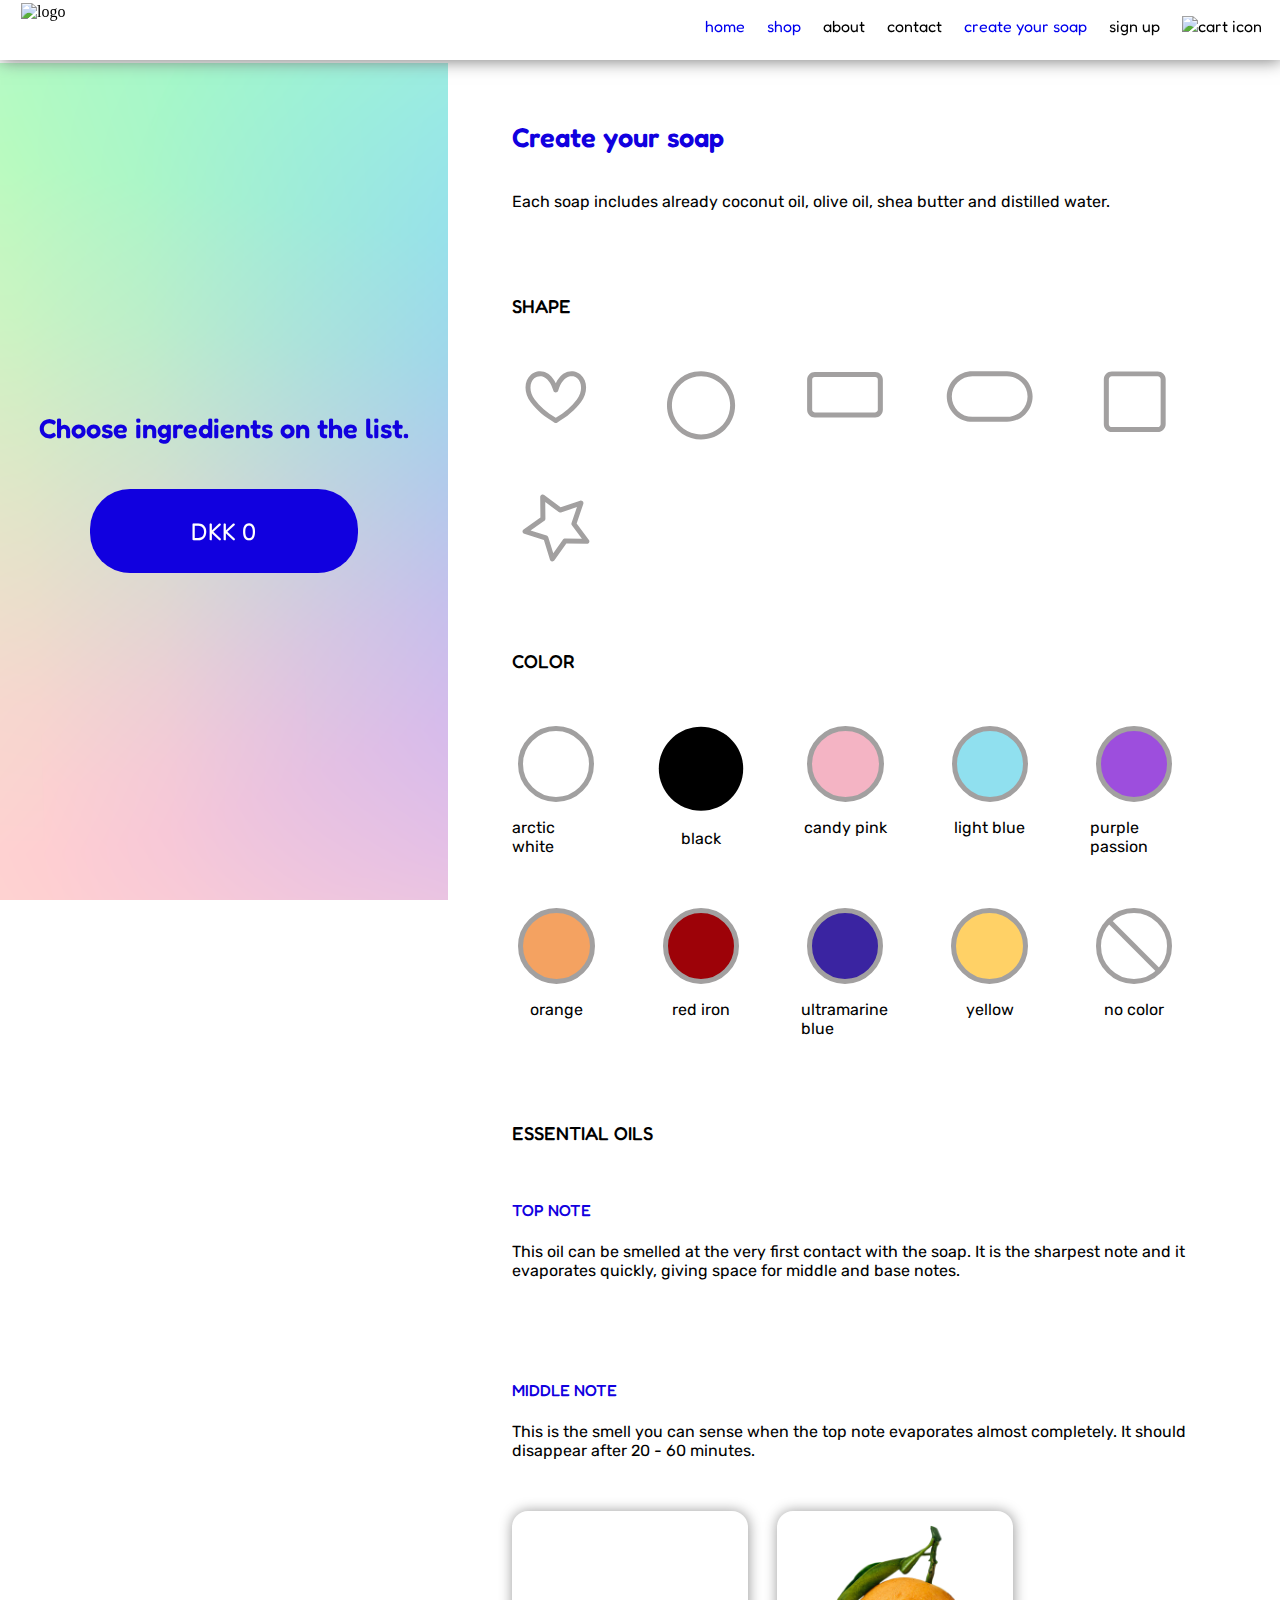
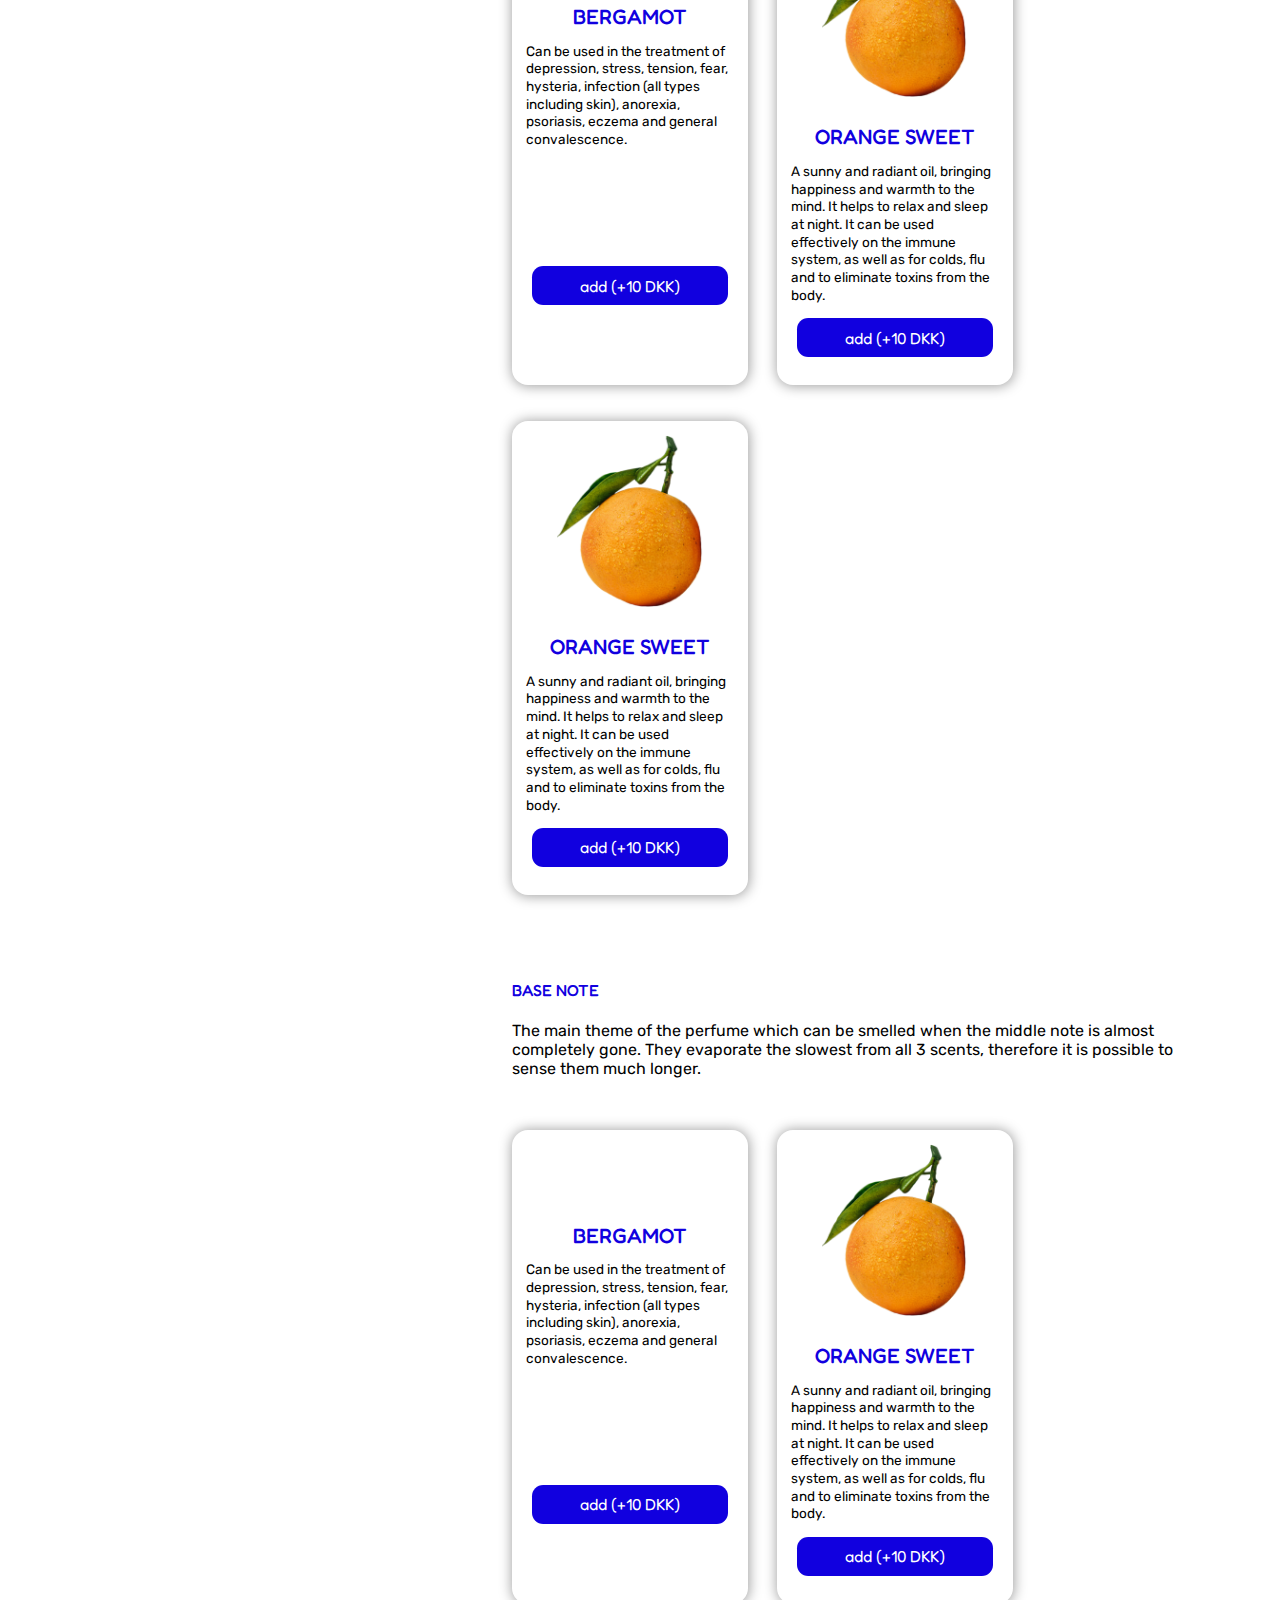
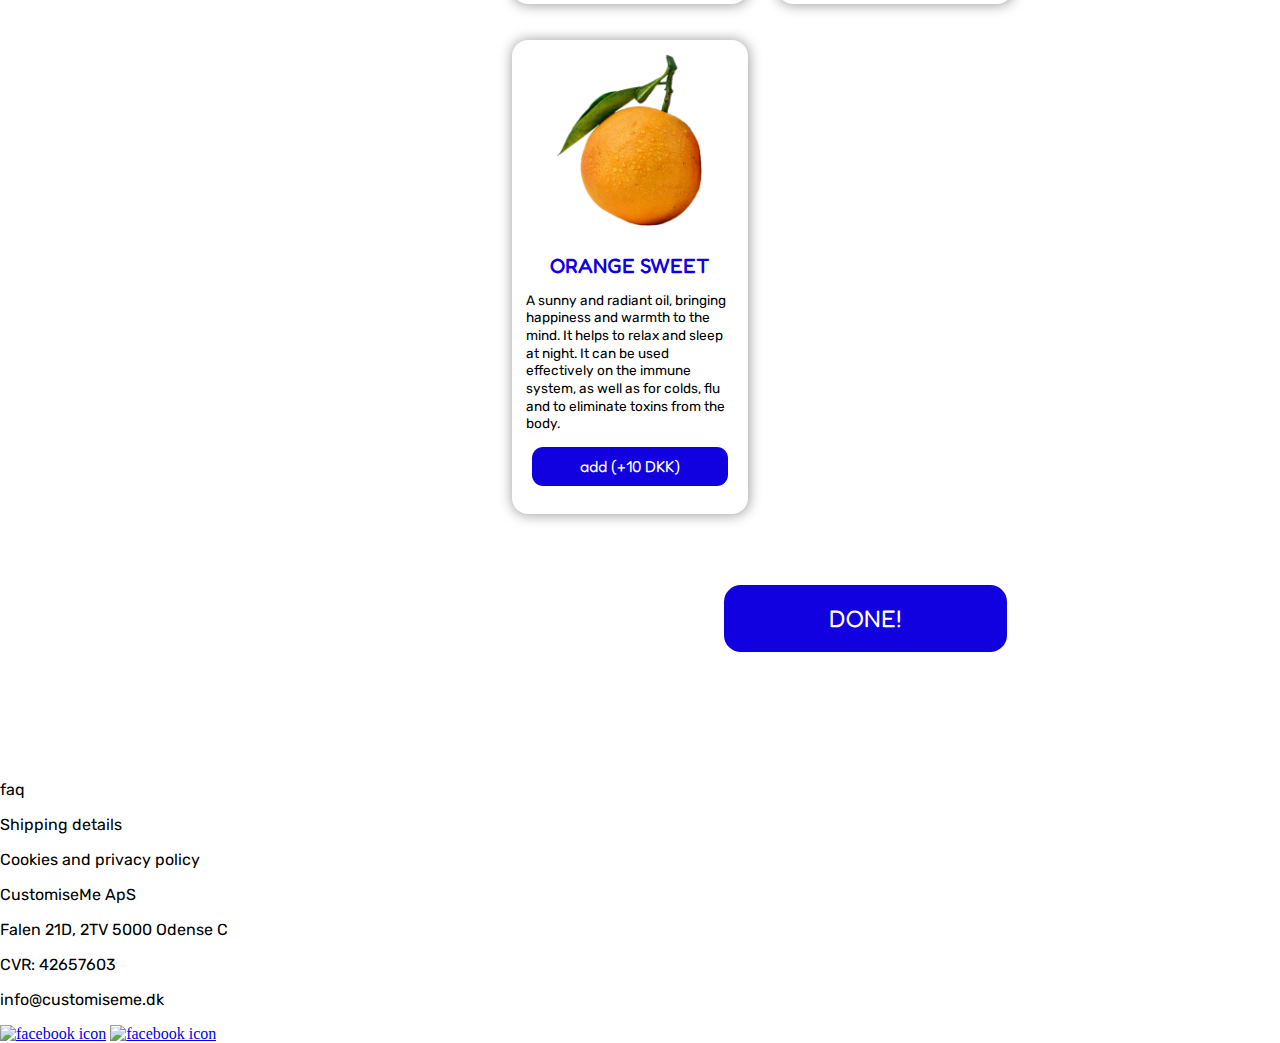
==== customise.html @ b33b9ff1 "added icons; fighting with js" ====
<!DOCTYPE html>
<html lang="en">
  <head>
    <meta charset="UTF-8" />
    <meta http-equiv="X-UA-Compatible" content="IE=edge" />
    <meta name="viewport" content="width=device-width, initial-scale=1.0" />
    <meta name="robots" content="noindex, nofollow" />
    <link href="css/style_general.css" rel="stylesheet" />
    <title>Customise Me</title>
  </head>

  <body>
    <nav>
        <img src="css/assets/logo.svg" id="logo" alt="logo">
        <ul id="navigation_list">
            <li><a href="index.html">home</a></li>
            <li><a href="shop.html">shop</a></li>
            <li>about</li>
            <li>contact</li>
            <li><a href="customise.html">create your soap</a></li>
            <li>sign up</li>
            <li><img src="" alt="cart icon"></li>
        </ul>
    </nav>

    <main>

        <div id="product_grid">

            <!-- container for the image -->

            <div id="grid_left">
                <div id="start_creating">
                    <h2>Choose ingredients on the list.</h2>
                </div>
                <img src="">
                <div id="price_container">
                    <p>DKK 0</p>
                </div>
            </div>

            <!-- container for the list -->

            <div id="grid_right">
                <h2>Create your soap</h2>
                <p>Each soap includes already coconut oil, olive oil, shea butter and distilled water.</p>
                <div id="shapes">
                    <h3>Shape</h3>
                    <div class="vis_container">
                        <div class="color_icon">
                            <img src="css/assets/shapes/heart.svg">
                            <img src="css/assets/shapes/heart_hover.svg" class="hidden">
                        </div>
                        <div class="color_icon">
                            <img src="css/assets/shapes/circle.svg">
                            <img src="css/assets/shapes/circle_hover.svg" class="hidden">
                        </div>
                        <div class="color_icon">
                            <img src="css/assets/shapes/rectangle.svg">
                            <img src="css/assets/shapes/rectangle_hover.svg" class="hidden">
                        </div>
                        <div class="color_icon">
                            <img src="css/assets/shapes/rounded.svg">
                            <img src="css/assets/shapes/rounded_hover.svg" class="hidden">
                        </div>
                        <div class="color_icon">
                            <img src="css/assets/shapes/square.svg">
                            <img src="css/assets/shapes/square_hover.svg" class="hidden">
                        </div>
                        <div class="color_icon">
                            <img src="css/assets/shapes/star.svg">
                            <img src="css/assets/shapes/star_hover.svg" class="hidden">
                        </div>
                    </div>
                </div>

                <div id="colors">
                    <h3>Color</h3>
                    <div class="vis_container">
                        <div class="color_icon">
                            <img src="css/assets/colors/white.svg">
                            <img src="css/assets/colors/white_hover.svg" class="hidden">
                            <p>arctic white</p>
                        </div>
                        <div class="color_icon">
                            <img src="css/assets/colors/black.svg">
                            <img src="css/assets/colors/black_hover.svg" class="hidden">
                            <p>black</p>
                        </div>
                        <div class="color_icon">
                            <img src="css/assets/colors/pink.svg">
                            <img src="css/assets/colors/pink_hover.svg" class="hidden">
                            <p>candy pink</p>
                        </div>
                        <div class="color_icon">
                            <img src="css/assets/colors/light_blue.svg">
                            <img src="css/assets/colors/light_blue_hover.svg" class="hidden">
                            <p>light blue</p>
                        </div>
                        <div class="color_icon">
                            <img src="css/assets/colors/purple.svg">
                            <img src="css/assets/colors/purple_hover.svg" class="hidden">
                            <p>purple passion</p>
                        </div>
                        <div class="color_icon">
                            <img src="css/assets/colors/orange.svg">
                            <img src="css/assets/colors/orange_hover.svg" class="hidden">
                            <p>orange</p>
                        </div>
                        <div class="color_icon">
                            <img src="css/assets/colors/red.svg">
                            <img src="css/assets/colors/red_hover.svg" class="hidden">
                            <p>red iron</p>
                        </div>
                        <div class="color_icon">
                            <img src="css/assets/colors/ultramarine.svg">
                            <img src="css/assets/colors/ultramarine_hover.svg" class="hidden">
                            <p>ultramarine blue</p>
                        </div>
                        <div class="color_icon">
                            <img src="css/assets/colors/yellow.svg">
                            <img src="css/assets/colors/yellow_hover.svg" class="hidden">
                            <p>yellow</p>
                        </div>
                        <div class="color_icon">
                            <img src="css/assets/colors/no_color.svg">
                            <img src="css/assets/colors/no_color_hover.svg" class="hidden">
                            <p>no color</p>
                        </div>
                    </div>
                </div>

                <div id="oil">
                    <h3>Essential oils</h3>

                    <!-- top note -->

                    <div id="top_note">
                        <h4>Top note</h4>
                        <p>This oil can be smelled at the very first contact with the soap. It is the sharpest note and it evaporates quickly, giving space for middle and base notes.</p>

                    <div class="container_oils_top">
                        <!-- <div class="oils_container">
                            <div class="oil_info">
                                <img src="css/assets/orange.png" alt="Image of the ingredient">
                                <h4>Bergamot</h4>
                                <p>Can be used in the treatment of depression, stress, tension, fear, hysteria, infection (all types including skin), anorexia, psoriasis, eczema and general convalescence.</p>
                            </div>
                            <div class="button">
                                <button>add (+10 DKK)</button>
                            </div>
                        </div>
                        <div class="oils_container">
                            <div class="oil_info">
                                <img src="css/assets/orange.png" alt="Image of the ingredient">
                                <h4>Orange sweet</h4>
                                <p>A sunny and radiant oil, bringing happiness and warmth to the mind. It helps to relax and sleep at night. It can be used effectively on the immune system, as well as for colds, flu and to eliminate toxins from the body.</p>
                            </div>
                            <div class="button">
                                <button>add (+10 DKK)</button>
                            </div>
                        </div>
                        <div class="oils_container">
                            <div class="oil_info">
                                <img src="css/assets/orange.png" alt="Image of the ingredient">
                                <h4>Orange sweet</h4>
                                <p>A sunny and radiant oil, bringing happiness and warmth to the mind. It helps to relax and sleep at night. It can be used effectively on the immune system, as well as for colds, flu and to eliminate toxins from the body.</p>
                            </div>
                            <div class="button">
                                <button>add (+10 DKK)</button>
                            </div>
                        </div> -->

                        <template id="top_note_oil">
                            <div class="oils_container">
                                <div class="oil_info">
                                    <img src="" alt="">
                                    <h4></h4>
                                    <p></p>
                                </div>
                                <div class="button">
                                    <button>add (+10 DKK)</button>
                                </div>
                            </div>
                        </template>

                    </div>

                        <!-- middle note -->

                        <div id="middle_note">
                        <h4>Middle note</h4>
                        <p>This is the smell you can sense when the top note evaporates almost completely. It should disappear after 20 - 60 minutes.</p>

                        <div class="container_oils_middle">

                        <div class="oils_container">
                            <div class="oil_info">
                                <img src="">
                                <h4>Bergamot</h4>
                                <p>Can be used in the treatment of depression, stress, tension, fear, hysteria, infection (all types including skin), anorexia, psoriasis, eczema and general convalescence.</p>
                            </div>
                            <div class="button">
                                <button>add (+10 DKK)</button>
                            </div>
                        </div>
                        <div class="oils_container">
                            <div class="oil_info">
                                <img src="css/assets/orange.png" alt="Image of the ingredient">
                                <h4>Orange sweet</h4>
                                <p>A sunny and radiant oil, bringing happiness and warmth to the mind. It helps to relax and sleep at night. It can be used effectively on the immune system, as well as for colds, flu and to eliminate toxins from the body.</p>
                            </div>
                            <div class="button">
                                <button>add (+10 DKK)</button>
                            </div>
                        </div>
                        <div class="oils_container">
                            <div class="oil_info">
                                <img src="css/assets/orange.png" alt="Image of the ingredient">
                                <h4>Orange sweet</h4>
                                <p>A sunny and radiant oil, bringing happiness and warmth to the mind. It helps to relax and sleep at night. It can be used effectively on the immune system, as well as for colds, flu and to eliminate toxins from the body.</p>
                            </div>
                            <div class="button">
                                <button>add (+10 DKK)</button>
                            </div>
                        </div>

                        <template id="middle_note_oil">
                            <div class="oils_container">
                                <div class="oil_info">
                                    <img src="" alt="">
                                    <h4></h4>
                                    <p></p>
                                </div>
                                <div class="button">
                                    <button>add (+10 DKK)</button>
                                </div>
                            </div>
                        </template>

                        </div>

                        <!-- base note -->

                        <div id="base_note">
                            <h4>Base note</h4>
                            <p>The main theme of the perfume which can be smelled when the middle note is almost completely gone. They evaporate the slowest from all 3 scents, therefore it is possible to sense them much longer.</p>

                        <div class="container_oils_base">
    
                            <div class="oils_container">
                                <div class="oil_info">
                                    <img src="">
                                    <h4>Bergamot</h4>
                                    <p>Can be used in the treatment of depression, stress, tension, fear, hysteria, infection (all types including skin), anorexia, psoriasis, eczema and general convalescence.</p>
                                </div>
                                <div class="button">
                                    <button>add (+10 DKK)</button>
                                </div>
                            </div>
                            <div class="oils_container">
                                <div class="oil_info">
                                    <img src="css/assets/orange.png" alt="Image of the ingredient">
                                    <h4>Orange sweet</h4>
                                    <p>A sunny and radiant oil, bringing happiness and warmth to the mind. It helps to relax and sleep at night. It can be used effectively on the immune system, as well as for colds, flu and to eliminate toxins from the body.</p>
                                </div>
                                <div class="button">
                                    <button>add (+10 DKK)</button>
                                </div>
                            </div>
                            <div class="oils_container" class="added">
                                <div class="oil_info">
                                    <img src="css/assets/orange.png" alt="Image of the ingredient">
                                    <h4>Orange sweet</h4>
                                    <p>A sunny and radiant oil, bringing happiness and warmth to the mind. It helps to relax and sleep at night. It can be used effectively on the immune system, as well as for colds, flu and to eliminate toxins from the body.</p>
                                </div>
                                <div class="button">
                                    <button>add (+10 DKK)</button>
                                </div>
                            </div>
    
                            <template id="middle_note_oil">
                                <div class="oils_container">
                                    <div class="oil_info">
                                        <img src="" alt="">
                                        <h4></h4>
                                        <p></p>
                                    </div>
                                    <div class="button">
                                        <button>add (+10 DKK)</button>
                                    </div>
                                </div>
                            </template>

                        </div>

                    </div>
                </div>  

            </div>
            
        </div>

        <button id="finished">done!</button>

        </div>

    </main>

    <footer>
      <div id="links">
        <p>faq</p>
        <p>Shipping details</p>
        <p>Cookies and privacy policy</p>
      </div>
      <div id="address">
        <p>CustomiseMe ApS</p>
        <p>Falen 21D, 2TV 5000 Odense C</p>
        <p>CVR: 42657603</p>
      </div>
      <div id="contact">
        <p>info@customiseme.dk</p>
        <div id="some">
          <a href="https://www.facebook.com/customisemedk" target="_blank"
            ><img src="" alt="facebook icon"
          /></a>
          <a href="https://www.instagram.com/customisemedk/" target="_blank"
            ><img src="" alt="facebook icon"
          /></a>
        </div>
      </div>
    </footer>

    <script src="javascript/customise.js"></script>
  </body>
</html>
---- css/style_general.css ----
@import url("https://fonts.googleapis.com/css2?family=Fredoka:wght@300;400;500;600;700&display=swap");
@import url("https://fonts.googleapis.com/css2?family=Rubik:ital,wght@0,300;0,400;0,500;0,600;0,700;0,800;0,900;1,300;1,400;1,500;1,600;1,700;1,800;1,900&display=swap");

/*homepage*/

button {
  cursor: pointer;
  border: none;
  color: white;
  font-family: var(--primary-font);
}

#logo {
  height: 6vh;
  padding: 3px;
  margin-left: 2vh;
}

nav  {
    background-color: #fff;
  width: 100%;
  display: flex;
  justify-content: space-between;
  box-shadow: 0.05em 0.05em 1em #7c7c7c;
  position: sticky;
  position: -webkit-sticky;
  top: 0;
  z-index: 1;
}

nav ul li a {
  text-decoration: none;
}

nav ul li {
  display: inline-block;
  font-family: var(--primary-font);
  margin-right: 2vh;
}

#main_banner {
  display: grid;
  grid-template-columns: 20% 60% 20%;
  grid-template-rows: 10% 70% 10%;
  height: 95vh;
  text-align: center;
  background-image: url(assets/background.svg);
  background-repeat: no-repeat;
  background-size: cover;
}

#main_cta {
  margin: auto;
  grid-column: 2/3;
  grid-row: 2/3;
}

#main_cta button {
  padding: 10px;
  margin: auto;
  border: none;
  border-radius: 20px;
  color: white;
  font-family: var(--primary-font);
  width: 20vh;
  text-transform: uppercase;
}
#main_cta a {
  margin: auto;
}

#more {
  grid-column: 2/3;
  grid-row: 3/4;
  margin: auto;
  font-family: var(--primary-font);
  color: blue;
}

#more img {
  height: 4vh;
  color: blue;
}

#how {
  display: grid;
  grid-template-columns: 1fr 1fr 1fr;
  grid-template-rows: 0.6fr 1.5fr;
  margin-top: 20vh;
}

#how div {
  display: flex;
  justify-content: space-between;
  font-family: var(--primary-font);
  color: blue;
}

#activities {
  margin-top: 20vh;
  display: grid;
  grid-template-columns: 1fr 1fr;
  text-align: center;
  font-family: var(--primary-font);
}

#activities img {
  height: 15vh;
}

#activities button {
  padding: 5px;
  border-radius: 20px;
  width: 15vh;
}

#how img {
  height: 5vh;
  margin-top: 1vh;
  margin-right: 1vh;
}

#how h2 {
  grid-column: 2/3;
  grid-row: 1/2;
  color: blue;
  text-align: center;
}

#uniquesoap {
  grid-column: 1/2;
  grid-row: 2/3;
  margin: auto;
}

#highquality {
  grid-column: 2/3;
  grid-row: 2/3;
  margin: auto;
}

#organicproducts {
  grid-column: 3/4;
  grid-row: 2/3;
  margin: auto;
}

:root {
  /* FONTS */
  --primary-font: "Fredoka", sans-serif;
  --secondary-font: "Rubik", sans-serif;
  --font-color: #464646;
  --secondary-font-color: #ffffff;
  --headline-color: #1100DF;

  /* BUTTONS */
  --button-white: white;
  --button-gradient: blue;
}

body {
  margin: 0;
}

h1, h2, h3, h4 {
    font-family: var(--primary-font);
}

h1 {
  color: var(--headline-color);
}

h2 {
  font-weight: 600;
  color: var(--headline-color);
  font-size: 1.7em;
}

p {
    font-family: var(--secondary-font);
}

button {
  background-color: var(--headline-color);
  max-width: 100%;
}

/* PRODUCT PAGE  */

.quantityPicker {
  display: flex;
  flex-direction: row;
  padding-top: 1.2rem;
  padding-bottom: 1.5rem;
  padding-left: 2rem;
  padding-right: 2rem;
  max-width: 100%;
  justify-content: space-around;
}

.amountArea {
  min-width: 4rem;
  border: 1px solid;
  border-radius: 5px;
  display: flex;
  align-items: center;
  justify-content: center;
  font-family: var(--secondary-font);
}

.quantityPicker button {
  padding: 1.2rem;
  min-width: 5rem;
  border-radius: 5px;
  border: none;
  font-size: 100%;
}

.minusButton {
  opacity: 80%;
}

.productpage img {
  max-width: 100%;
}

.productInfoArea {
  display: grid;
  grid-template-columns: 1fr;
  padding: 6.5%;
  padding-top: 4%;
}

.productInfoArea h2 {
  font-family: var(--primary-font);
  font-size: 2.4em;
  font-weight: 300;
  padding-top: 1.2rem;
  padding-bottom: 0.2rem;
  margin: 0;
}

.productInfoArea .price {
  font-family: var(--secondary-font);
  font-size: 2em;
  font-weight: 400;
  margin: 0;
  padding-top: 2rem;
  padding-bottom: 0.5rem;
}

.productInfoArea p {
  font-family: var(--secondary-font);
  font-size: 1em;
  font-weight: 300;
  margin: 0;
  padding-top: 0rem;
  padding-bottom: 1rem;
}

.productInfoArea h4 {
  font-family: var(--primary-font);
  font-size: 1em;
  font-weight: 400;
  margin: 0;
}

.addToCart {
  padding: 0.9rem;
  min-width: 5rem;
  border-radius: 10px;
  min-height: 4.5rem;
  border: none;
  font-size: 1.5rem;
  font-family: var(--primary-font);
}

.productTextInfo {
  padding-top: 2rem;
  display: grid;
  row-gap: 0.5rem;
}

/* PRODUCTLIST PAGE */

.productlist {
  font-family: var(--secondary-font);
}

.showingProductsText {
  display: flex;
  justify-content: center;
  padding: 1rem;
}

.dropdown {
  position: relative;
  display: inline-block;
}

.dropdown-content {
  display: none;
  position: absolute;
  background-color: #f9f9f9;
  min-width: 160px;
  box-shadow: 0px 8px 16px 0px rgba(0, 0, 0, 0.2);
  z-index: 1;
}

.dropdown:hover .dropdown-content {
  display: block;
}

#filters {
  display: flex;
  max-width: 100%;
  justify-content: space-between;
  padding-top: 1rem;
}

#filters button {
  padding: 0.6rem 3rem 0.6rem 3rem;
  border-radius: 3px;
  font-size: 1.2rem;
}

.productlist {
  display: grid;
  grid-template-columns: 1fr;
  padding: 8%;
}

.productlist article {
  padding: 1rem 0 2.5rem 0;
}

article h2 {
  border: 0px;
  font-weight: 400;
  font-size: 1.8em;
  min-height: 3.4rem;
  padding: 0%;
  margin: 0;
  background-color: var(--button-gradient);
  border-radius: 0px 0px 20px 20px;
  display: flex;
  justify-content: center;
  align-items: center;
  color: var(--secondary-font-color);
}

article .price {
  font-family: var(--secondary-font);
  font-size: 2rem;
  margin: 0;
  padding-left: 1rem;
}

.productWithText {
  display: flex;
  flex-direction: column;
  padding-bottom: 1.2rem;
}
.productlist article img {
  max-width: 100%;
  border-radius: 20px 20px 0px 0px;
}

.smallAddToCartButton {
  border-radius: 20px;
  padding: 1rem;
}

article .addToCartArea {
  display: flex;
  flex-direction: row;
  justify-content: space-between;
  align-items: flex-end;
}

/* customise page */

#grid_right h3 {
  font-weight: 500;
  text-transform: uppercase;
}

#grid_right h4 {
font-weight: 500;
columns: var(--headline-color);
text-transform: uppercase;
color: var(--headline-color);
}

#product_grid {
    display: grid;
    grid-template-columns: 35% 60%;
    grid-gap: 5%;
}

#grid_left {
    position: -webkit-sticky;
    position: sticky;
    top: 7vh;
    background-image: url(assets/customise_soap_background.svg);
    background-repeat: no-repeat;
    background-position: center;
    background-size: cover;
    height: 93vh;
    display: flex;
    flex-direction: column;
    justify-content: center;
}

#start_creating {
    align-self: center;
}

#price_container {
    margin-top: 5%;
    height: 10%;
    width: 60%;
    background-color: #1100DF;
    border-radius: 2.5em;
    align-self: center;
    justify-self: center;
    display: flex;
    justify-content: center;
    align-items: center;
}

#price_container p {
    color: #fff;
    font-family: var(--primary-font);
    font-size: 1.5em;
}

/* ingredients */

#grid_right {
    display: flex;
    flex-direction: column;
    padding: 5% 8% 10% 0;
}

#shapes, #colors, #oil {
    margin-top: 7%;
}

.vis_container {
    display: flex;
    flex-direction: row;
    flex-wrap: wrap;
    gap: 8%;
}

.color_icon {
    margin-top: 5%;
    width: 5.5em;
    aspect-ratio: 1/1;
    display: flex;
    flex-direction: column;
    align-items: center;
}

/* essential oils */

#top_note {
  margin-top: 8%;
}

#base_note, #middle_note {
  margin-top: 12%;
}

.container_oils_top, .container_oils_middle, .container_oils_base {
  display: flex;
  flex-direction: row;
  flex-wrap: wrap;
  gap: 4%;
}

.oils_container {
  margin-top: 5%;
  padding: 2% 2% 4% 2%;
  box-shadow: 0.05em 0.05em 0.8em #9c9c9c;
  border-radius: 1em;
  width: 13em;
  display: flex;
  flex-direction: column;
  align-items: center;
  justify-content: space-around;
}

.oil_info {
  display: flex;
  flex-direction: column;
  align-items: center;
}

.oil_info p {
  font-size: 0.85em;
  line-height: 130%;
}

.oil_info h4 {
  margin-top: 1.3em;
  margin-bottom: 0;
  font-size: 1.3em;
}

.oil_info img {
    width: 70%;
}

.oils_container button {
  padding: 0.6em 3em 0.6em 3em;
  border-radius: 0.7em;
  background-color: var(--headline-color);
  border: none;
  font-family: var(--primary-font);
  font-size: 1em;
  color: #fff;
}

/* .added .oil_info {
  opacity: 60%;
}

.added button {
  background-color: #7c7c7c;
} */

#finished {
  width: 40%;
  margin: 10% 0 5% 0;
  padding: 0.8em 2.5em 0.8em 2.5em;
  border-radius: 0.7em;
  background-color: var(--headline-color);
  border: none;
  font-family: var(--primary-font);
  text-transform: uppercase;
  font-size: 1.5em;
  color: #fff;
  align-self: center;
}

.hidden {
  display: none;
}

/* MEDIA QUERIES */

/* RESPONSIVE PRODUCTPAGE - DESKTOP */
@media (min-width: 665px) {
  /* main {
    display: grid;
    grid-template-columns: 1fr 1fr;
  } */

  .productInfoArea {
    display: grid;
    grid-template-columns: 1fr;
    padding: 10%;
    padding-top: 4%;
  }

  .productpage img {
    position: -webkit-sticky; /* Safari */
    position: sticky;
    top: 0;
    min-width: 100%;
  }

  .quantityPicker {
    display: flex;
    flex-direction: row;
    padding-top: 2rem;
    padding-bottom: 1rem;
    padding-left: 2rem;
    padding-right: 2rem;
    min-width: 85%;
    justify-content: space-around;
    justify-self: center;
  }

  .amountArea {
    min-width: 20%;
    border: 1px solid;
    border-radius: 5px;
    display: flex;
    align-items: center;
    justify-content: center;
    font-family: var(--secondary-font);
  }

  .quantityPicker button {
    padding: 0.8rem;
    min-width: 30%;
    border-radius: 5px;
    border: none;
    font-size: 100%;
  }

  .addToCart {
    padding: 0.9rem;
    min-width: 100%;
    border-radius: 10px;
    min-height: 4rem;
    border: none;
    font-size: 1.5rem;
    font-family: var(--primary-font);
    justify-self: center;
  }
}
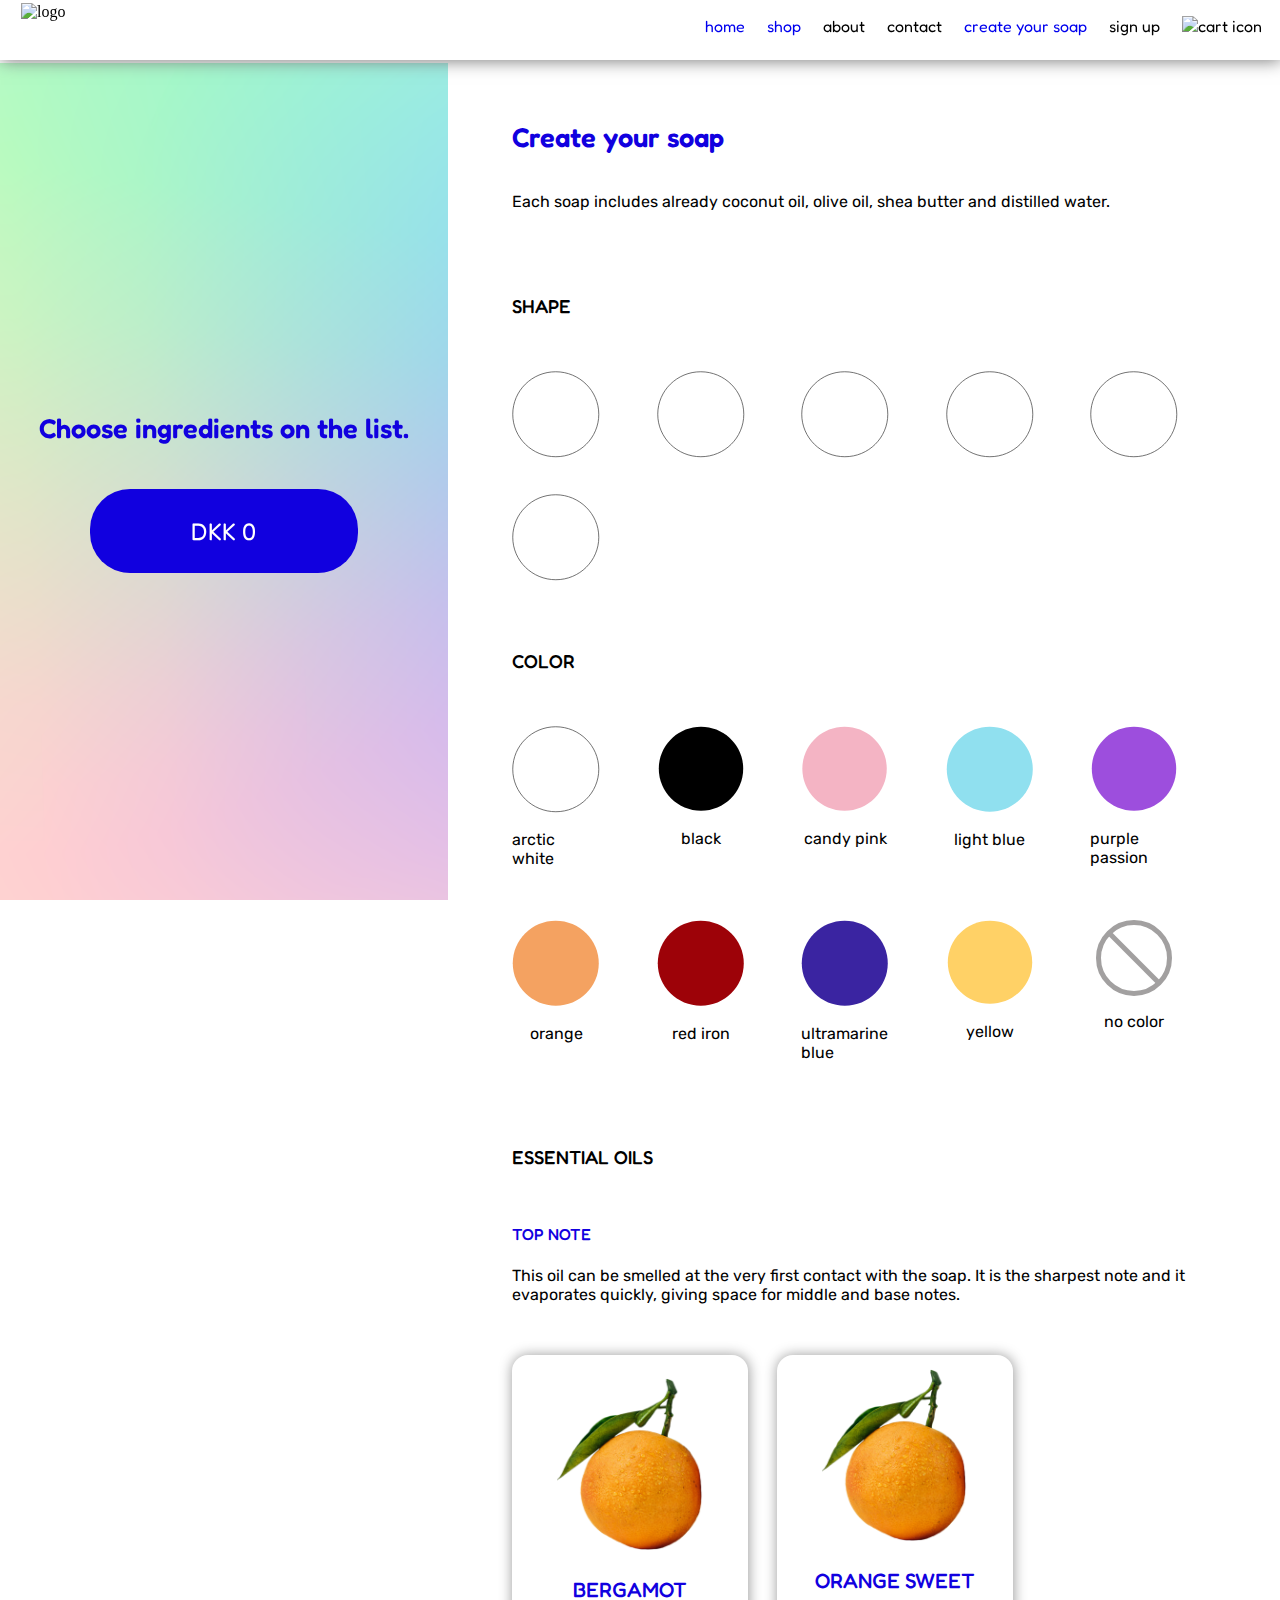
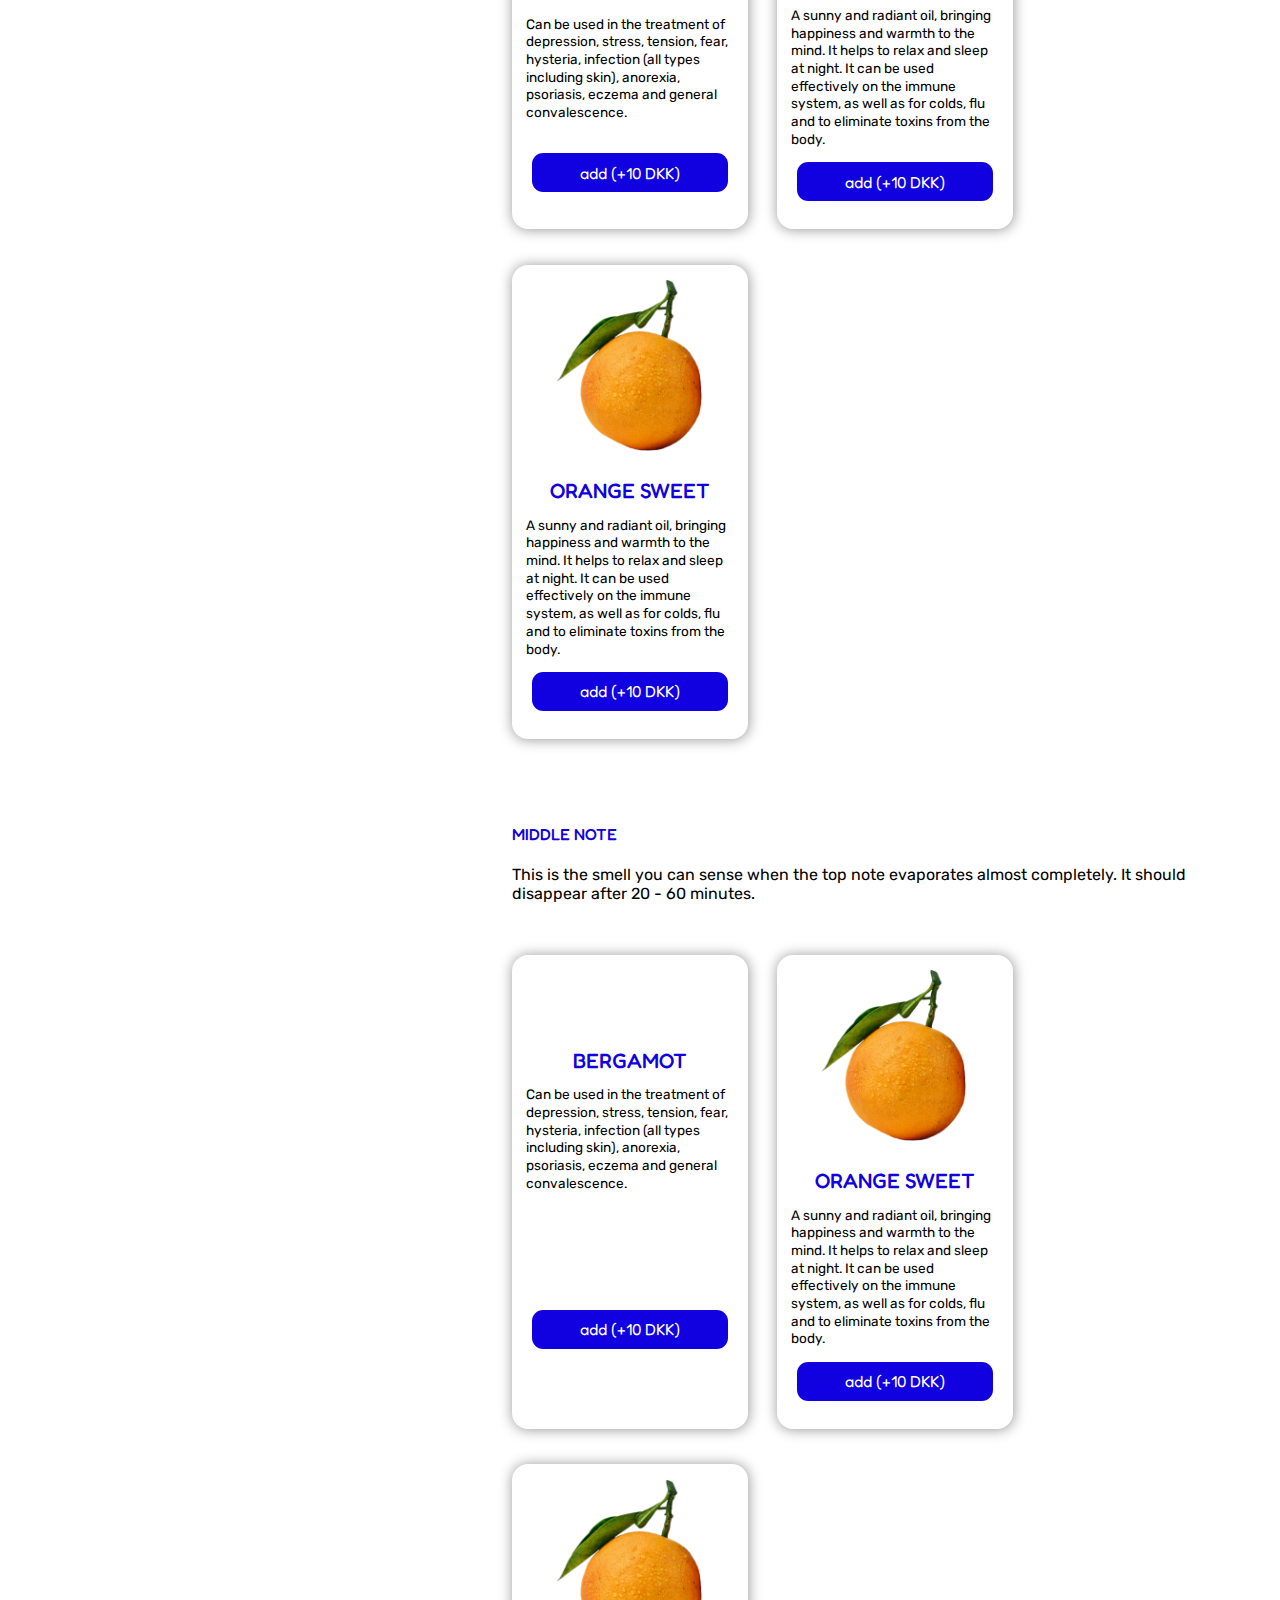
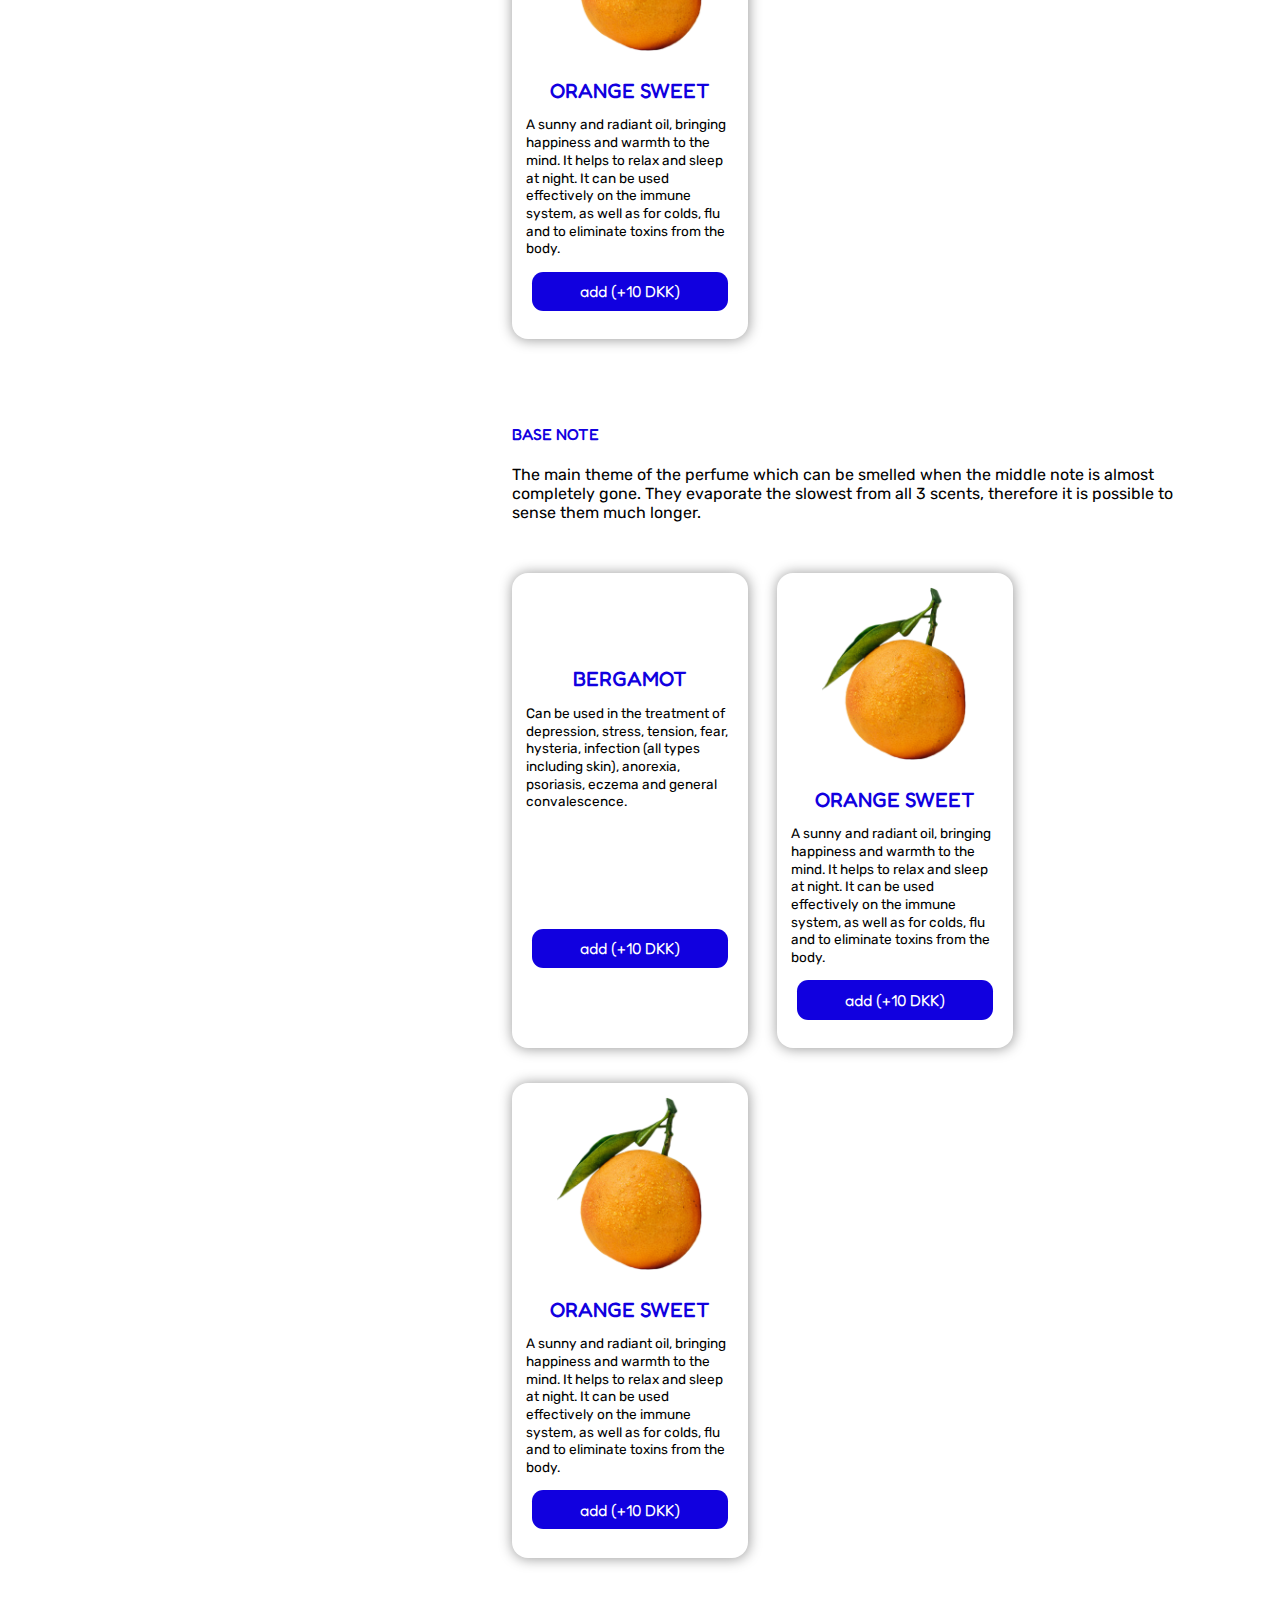
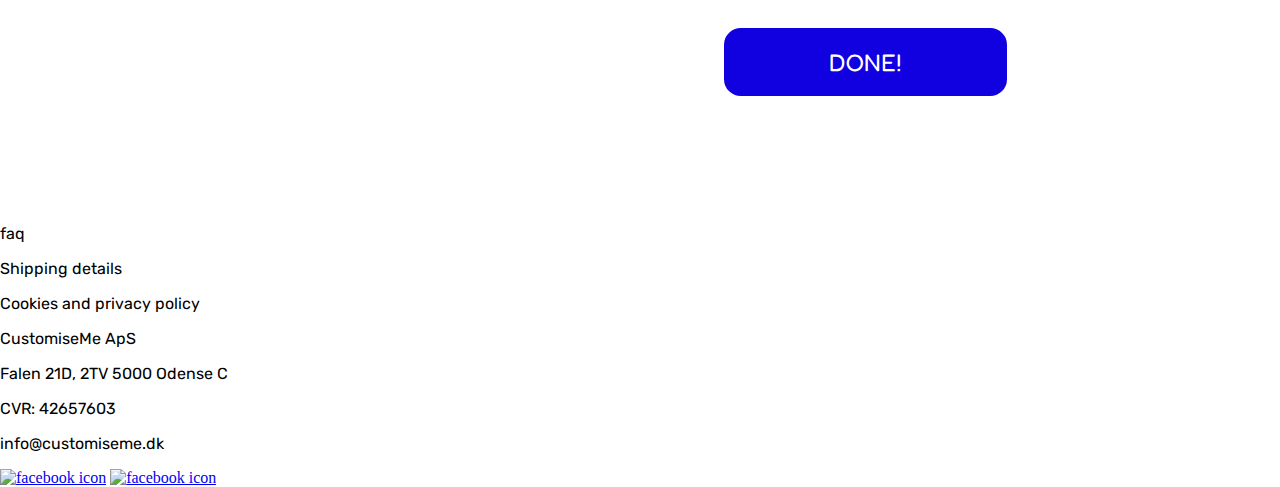
==== commit 20d5f7e0: "Merge branch 'master' of https://github.com/mn46/customise-me" ====
--- a/customise.html
+++ b/customise.html
@@ -47,30 +47,12 @@
                 <div id="shapes">
                     <h3>Shape</h3>
                     <div class="vis_container">
-                        <div class="color_icon">
-                            <img src="css/assets/shapes/heart.svg">
-                            <img src="css/assets/shapes/heart_hover.svg" class="hidden">
-                        </div>
-                        <div class="color_icon">
-                            <img src="css/assets/shapes/circle.svg">
-                            <img src="css/assets/shapes/circle_hover.svg" class="hidden">
-                        </div>
-                        <div class="color_icon">
-                            <img src="css/assets/shapes/rectangle.svg">
-                            <img src="css/assets/shapes/rectangle_hover.svg" class="hidden">
-                        </div>
-                        <div class="color_icon">
-                            <img src="css/assets/shapes/rounded.svg">
-                            <img src="css/assets/shapes/rounded_hover.svg" class="hidden">
-                        </div>
-                        <div class="color_icon">
-                            <img src="css/assets/shapes/square.svg">
-                            <img src="css/assets/shapes/square_hover.svg" class="hidden">
-                        </div>
-                        <div class="color_icon">
-                            <img src="css/assets/shapes/star.svg">
-                            <img src="css/assets/shapes/star_hover.svg" class="hidden">
-                        </div>
+                        <div class="color_icon"><img src="css/assets/colors/white.svg"></div>
+                        <div class="color_icon"><img src="css/assets/colors/white.svg"></div>
+                        <div class="color_icon"><img src="css/assets/colors/white.svg"></div>
+                        <div class="color_icon"><img src="css/assets/colors/white.svg"></div>
+                        <div class="color_icon"><img src="css/assets/colors/white.svg"></div>
+                        <div class="color_icon"><img src="css/assets/colors/white.svg"></div>
                     </div>
                 </div>
 
@@ -79,52 +61,42 @@
                     <div class="vis_container">
                         <div class="color_icon">
                             <img src="css/assets/colors/white.svg">
-                            <img src="css/assets/colors/white_hover.svg" class="hidden">
                             <p>arctic white</p>
                         </div>
                         <div class="color_icon">
                             <img src="css/assets/colors/black.svg">
-                            <img src="css/assets/colors/black_hover.svg" class="hidden">
                             <p>black</p>
                         </div>
                         <div class="color_icon">
-                            <img src="css/assets/colors/pink.svg">
-                            <img src="css/assets/colors/pink_hover.svg" class="hidden">
+                            <img src="css/assets/colors/candy_pink.svg">
                             <p>candy pink</p>
                         </div>
                         <div class="color_icon">
                             <img src="css/assets/colors/light_blue.svg">
-                            <img src="css/assets/colors/light_blue_hover.svg" class="hidden">
                             <p>light blue</p>
                         </div>
                         <div class="color_icon">
                             <img src="css/assets/colors/purple.svg">
-                            <img src="css/assets/colors/purple_hover.svg" class="hidden">
                             <p>purple passion</p>
                         </div>
                         <div class="color_icon">
                             <img src="css/assets/colors/orange.svg">
-                            <img src="css/assets/colors/orange_hover.svg" class="hidden">
                             <p>orange</p>
                         </div>
                         <div class="color_icon">
                             <img src="css/assets/colors/red.svg">
-                            <img src="css/assets/colors/red_hover.svg" class="hidden">
                             <p>red iron</p>
                         </div>
                         <div class="color_icon">
                             <img src="css/assets/colors/ultramarine.svg">
-                            <img src="css/assets/colors/ultramarine_hover.svg" class="hidden">
                             <p>ultramarine blue</p>
                         </div>
                         <div class="color_icon">
                             <img src="css/assets/colors/yellow.svg">
-                            <img src="css/assets/colors/yellow_hover.svg" class="hidden">
                             <p>yellow</p>
                         </div>
                         <div class="color_icon">
                             <img src="css/assets/colors/no_color.svg">
-                            <img src="css/assets/colors/no_color_hover.svg" class="hidden">
                             <p>no color</p>
                         </div>
                     </div>
@@ -139,8 +111,8 @@
                         <h4>Top note</h4>
                         <p>This oil can be smelled at the very first contact with the soap. It is the sharpest note and it evaporates quickly, giving space for middle and base notes.</p>
 
-                    <div class="container_oils_top">
-                        <!-- <div class="oils_container">
+                    <div class="vis_container_oils">
+                        <div class="oils_container">
                             <div class="oil_info">
                                 <img src="css/assets/orange.png" alt="Image of the ingredient">
                                 <h4>Bergamot</h4>
@@ -169,7 +141,7 @@
                             <div class="button">
                                 <button>add (+10 DKK)</button>
                             </div>
-                        </div> -->
+                        </div>
 
                         <template id="top_note_oil">
                             <div class="oils_container">
@@ -192,7 +164,7 @@
                         <h4>Middle note</h4>
                         <p>This is the smell you can sense when the top note evaporates almost completely. It should disappear after 20 - 60 minutes.</p>
 
-                        <div class="container_oils_middle">
+                        <div class="vis_container_oils">
 
                         <div class="oils_container">
                             <div class="oil_info">
@@ -246,7 +218,7 @@
                             <h4>Base note</h4>
                             <p>The main theme of the perfume which can be smelled when the middle note is almost completely gone. They evaporate the slowest from all 3 scents, therefore it is possible to sense them much longer.</p>
 
-                        <div class="container_oils_base">
+                        <div class="vis_container_oils">
     
                             <div class="oils_container">
                                 <div class="oil_info">
@@ -330,7 +302,5 @@
         </div>
       </div>
     </footer>
-
-    <script src="javascript/customise.js"></script>
   </body>
 </html>
--- a/css/style_general.css
+++ b/css/style_general.css
@@ -155,7 +155,10 @@
 
   /* BUTTONS */
   --button-white: white;
-  --button-gradient: blue;
+  --button-gradient: #1100df;
+  --button-hover-colour: #1002ad;
+  --subtle-hover-colour: #ffcfd1;
+  --subtle-hover-colour2: #8eecf5;
 }
 
 body {
@@ -181,7 +184,12 @@
 }
 
 button {
-  background-color: var(--headline-color);
+  background-color: var(--button-gradient);
+  max-width: 100%;
+}
+
+button:hover {
+  background-color: var(--button-hover-colour);
   max-width: 100%;
 }
 
@@ -283,32 +291,89 @@
 
 /* PRODUCTLIST PAGE */
 
-.productlist {
-  font-family: var(--secondary-font);
-}
-
 .showingProductsText {
   display: flex;
   justify-content: center;
   padding: 1rem;
+}
+
+article a {
+  font-size: 0px;
 }
 
 .dropdown {
   position: relative;
   display: inline-block;
+  max-width: 100%;
+}
+
+.dropdownFilter {
+  position: relative;
+  display: inline-block;
+}
+
+.sortByList {
+  display: flex;
+}
+
+.sortListItem {
+  list-style: none;
+  padding: 1rem 2rem 1rem 1.5rem;
+}
+
+.sortListItem:hover {
+  background-color: var(--subtle-hover-colour);
+}
+
+.filterList {
+  display: flex;
+}
+
+.filterList ul {
+  margin: 0;
+  padding: 1rem 0 0 0;
+}
+
+.filterListItem {
+  list-style: none;
+  padding: 1rem 5rem 1rem 1.5rem;
+  display: flex;
+  flex-direction: row;
 }
 
 .dropdown-content {
   display: none;
   position: absolute;
   background-color: #f9f9f9;
-  min-width: 160px;
+  min-width: fit-content;
   box-shadow: 0px 8px 16px 0px rgba(0, 0, 0, 0.2);
   z-index: 1;
 }
 
 .dropdown:hover .dropdown-content {
   display: block;
+}
+
+.dropdownFilter:hover .dropdown-content {
+  display: block;
+  margin-left: -6rem;
+}
+
+.smallSquare {
+  max-width: 1rem;
+  min-width: 1rem;
+  min-height: 1rem;
+  max-height: 1rem;
+  border: 1px solid;
+  margin-right: 1rem;
+}
+
+.smallSquare:hover {
+  background-color: var(--subtle-hover-colour);
+}
+
+.smallSquare:active {
+  background-color: var(--subtle-hover-colour2);
 }
 
 #filters {
@@ -328,18 +393,18 @@
   display: grid;
   grid-template-columns: 1fr;
   padding: 8%;
+  font-family: var(--secondary-font);
 }
 
 .productlist article {
-  padding: 1rem 0 2.5rem 0;
+  padding: 1rem 0 4rem 0;
 }
 
 article h2 {
   border: 0px;
   font-weight: 400;
-  font-size: 1.8em;
-  min-height: 3.4rem;
-  padding: 0%;
+  min-height: fit-content;
+  padding: 0.8rem;
   margin: 0;
   background-color: var(--button-gradient);
   border-radius: 0px 0px 20px 20px;
@@ -347,6 +412,10 @@
   justify-content: center;
   align-items: center;
   color: var(--secondary-font-color);
+}
+
+.productlist article a p {
+  display: none;
 }
 
 article .price {
@@ -361,6 +430,7 @@
   flex-direction: column;
   padding-bottom: 1.2rem;
 }
+
 .productlist article img {
   max-width: 100%;
   border-radius: 20px 20px 0px 0px;
@@ -378,6 +448,122 @@
   align-items: flex-end;
 }
 
+#quiz {
+  min-height: 18rem;
+  position: relative;
+  border-radius: 20px;
+  background-color: white;
+  display: flex;
+  flex-direction: column;
+  align-items: center;
+  justify-content: center;
+  margin-bottom: 4rem;
+
+  font-size: 1em;
+  background-image: linear-gradient(
+    to right,
+    #aaeed5 0%,
+    #95daf1 50%,
+    #ffcfd1 100%
+  );
+}
+
+/* #quiz h2 {
+  padding: 1rem;
+} */
+
+#quiz button {
+  border-radius: 20px;
+  padding: 1.2rem 3.2rem 1.2rem 3.2rem;
+  font-size: 1.5rem;
+}
+
+/* MEDIA QUERIES */
+/* RESPONSIVE PRODUCTLIST - FOR DESKTOP */
+@media (min-width: 665px) {
+  .productsGrid {
+    display: grid;
+    grid-template-columns: 1fr 1fr;
+    grid-template-rows: auto;
+    grid-column-gap: 8%;
+  }
+}
+
+@media (min-width: 886px) {
+  .productsGrid {
+    display: grid;
+    grid-template-columns: 1fr 1fr 1fr;
+    grid-template-rows: auto;
+    grid-column-gap: 8%;
+  }
+
+  article .price {
+    padding-left: 0;
+  }
+}
+
+/* RESPONSIVE PRODUCTPAGE - FOR DESKTOP */
+@media (min-width: 665px) {
+  .productpage {
+    display: grid;
+    grid-template-columns: 1fr 1fr;
+  }
+
+  .productInfoArea {
+    display: grid;
+    grid-template-columns: 1fr;
+    padding: 10%;
+    padding-top: 4%;
+  }
+
+  .productpage img {
+    position: -webkit-sticky; /* Safari */
+    position: sticky;
+    top: 0;
+    min-width: 100%;
+  }
+
+  .quantityPicker {
+    display: flex;
+    flex-direction: row;
+    padding-top: 2rem;
+    padding-bottom: 1rem;
+    padding-left: 2rem;
+    padding-right: 2rem;
+    min-width: 85%;
+    justify-content: space-around;
+    justify-self: center;
+  }
+
+  .amountArea {
+    min-width: 20%;
+    border: 1px solid;
+    border-radius: 5px;
+    display: flex;
+    align-items: center;
+    justify-content: center;
+    font-family: var(--secondary-font);
+  }
+
+  .quantityPicker button {
+    padding: 0.8rem;
+    min-width: 30%;
+    border-radius: 5px;
+    border: none;
+    font-size: 100%;
+  }
+
+  .addToCart {
+    padding: 0.9rem;
+    min-width: 100%;
+    border-radius: 10px;
+    min-height: 4rem;
+    border: none;
+    font-size: 1.5rem;
+    font-family: var(--primary-font);
+    justify-self: center;
+  }
+}
 /* customise page */
 
 #grid_right h3 {
@@ -473,7 +659,7 @@
   margin-top: 12%;
 }
 
-.container_oils_top, .container_oils_middle, .container_oils_base {
+.vis_container_oils {
   display: flex;
   flex-direction: row;
   flex-wrap: wrap;
@@ -544,74 +730,3 @@
   color: #fff;
   align-self: center;
 }
-
-.hidden {
-  display: none;
-}
-
-/* MEDIA QUERIES */
-
-/* RESPONSIVE PRODUCTPAGE - DESKTOP */
-@media (min-width: 665px) {
-  /* main {
-    display: grid;
-    grid-template-columns: 1fr 1fr;
-  } */
-
-  .productInfoArea {
-    display: grid;
-    grid-template-columns: 1fr;
-    padding: 10%;
-    padding-top: 4%;
-  }
-
-  .productpage img {
-    position: -webkit-sticky; /* Safari */
-    position: sticky;
-    top: 0;
-    min-width: 100%;
-  }
-
-  .quantityPicker {
-    display: flex;
-    flex-direction: row;
-    padding-top: 2rem;
-    padding-bottom: 1rem;
-    padding-left: 2rem;
-    padding-right: 2rem;
-    min-width: 85%;
-    justify-content: space-around;
-    justify-self: center;
-  }
-
-  .amountArea {
-    min-width: 20%;
-    border: 1px solid;
-    border-radius: 5px;
-    display: flex;
-    align-items: center;
-    justify-content: center;
-    font-family: var(--secondary-font);
-  }
-
-  .quantityPicker button {
-    padding: 0.8rem;
-    min-width: 30%;
-    border-radius: 5px;
-    border: none;
-    font-size: 100%;
-  }
-
-  .addToCart {
-    padding: 0.9rem;
-    min-width: 100%;
-    border-radius: 10px;
-    min-height: 4rem;
-    border: none;
-    font-size: 1.5rem;
-    font-family: var(--primary-font);
-    justify-self: center;
-  }
-}
-
-
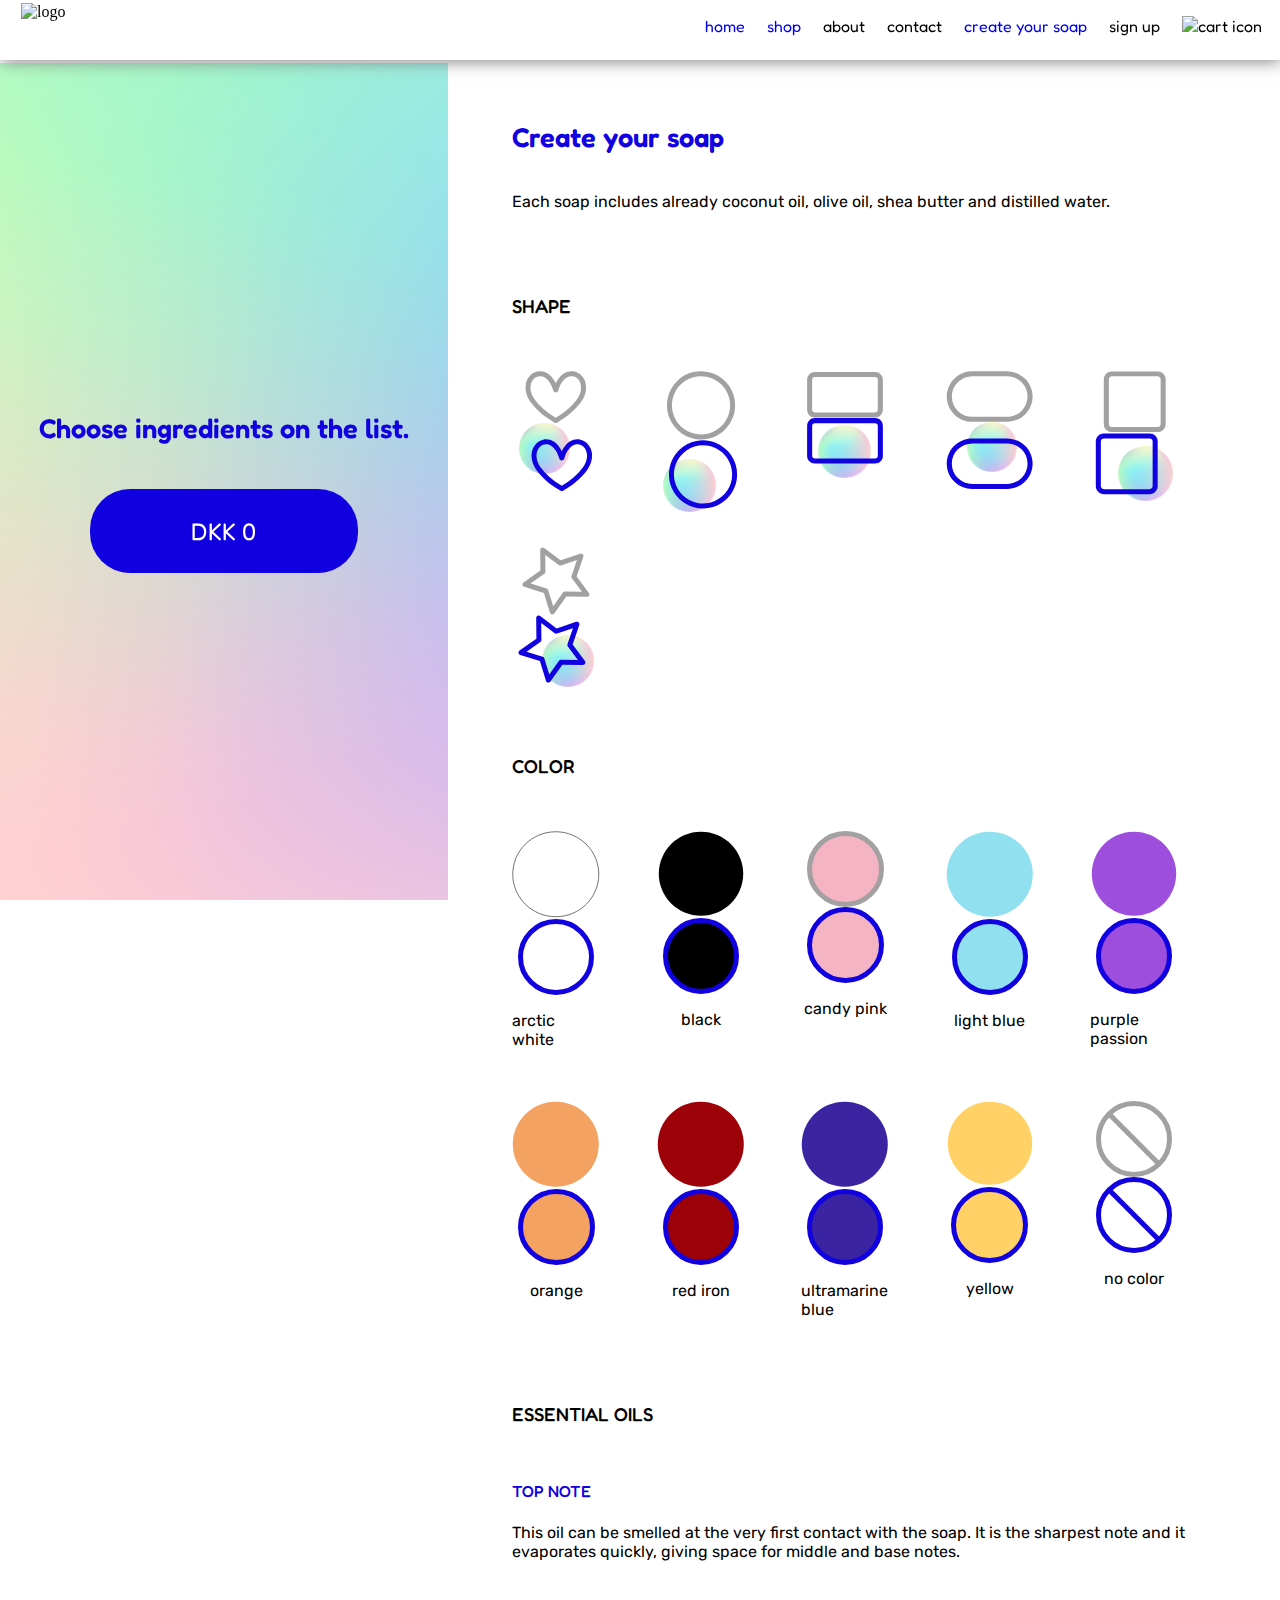
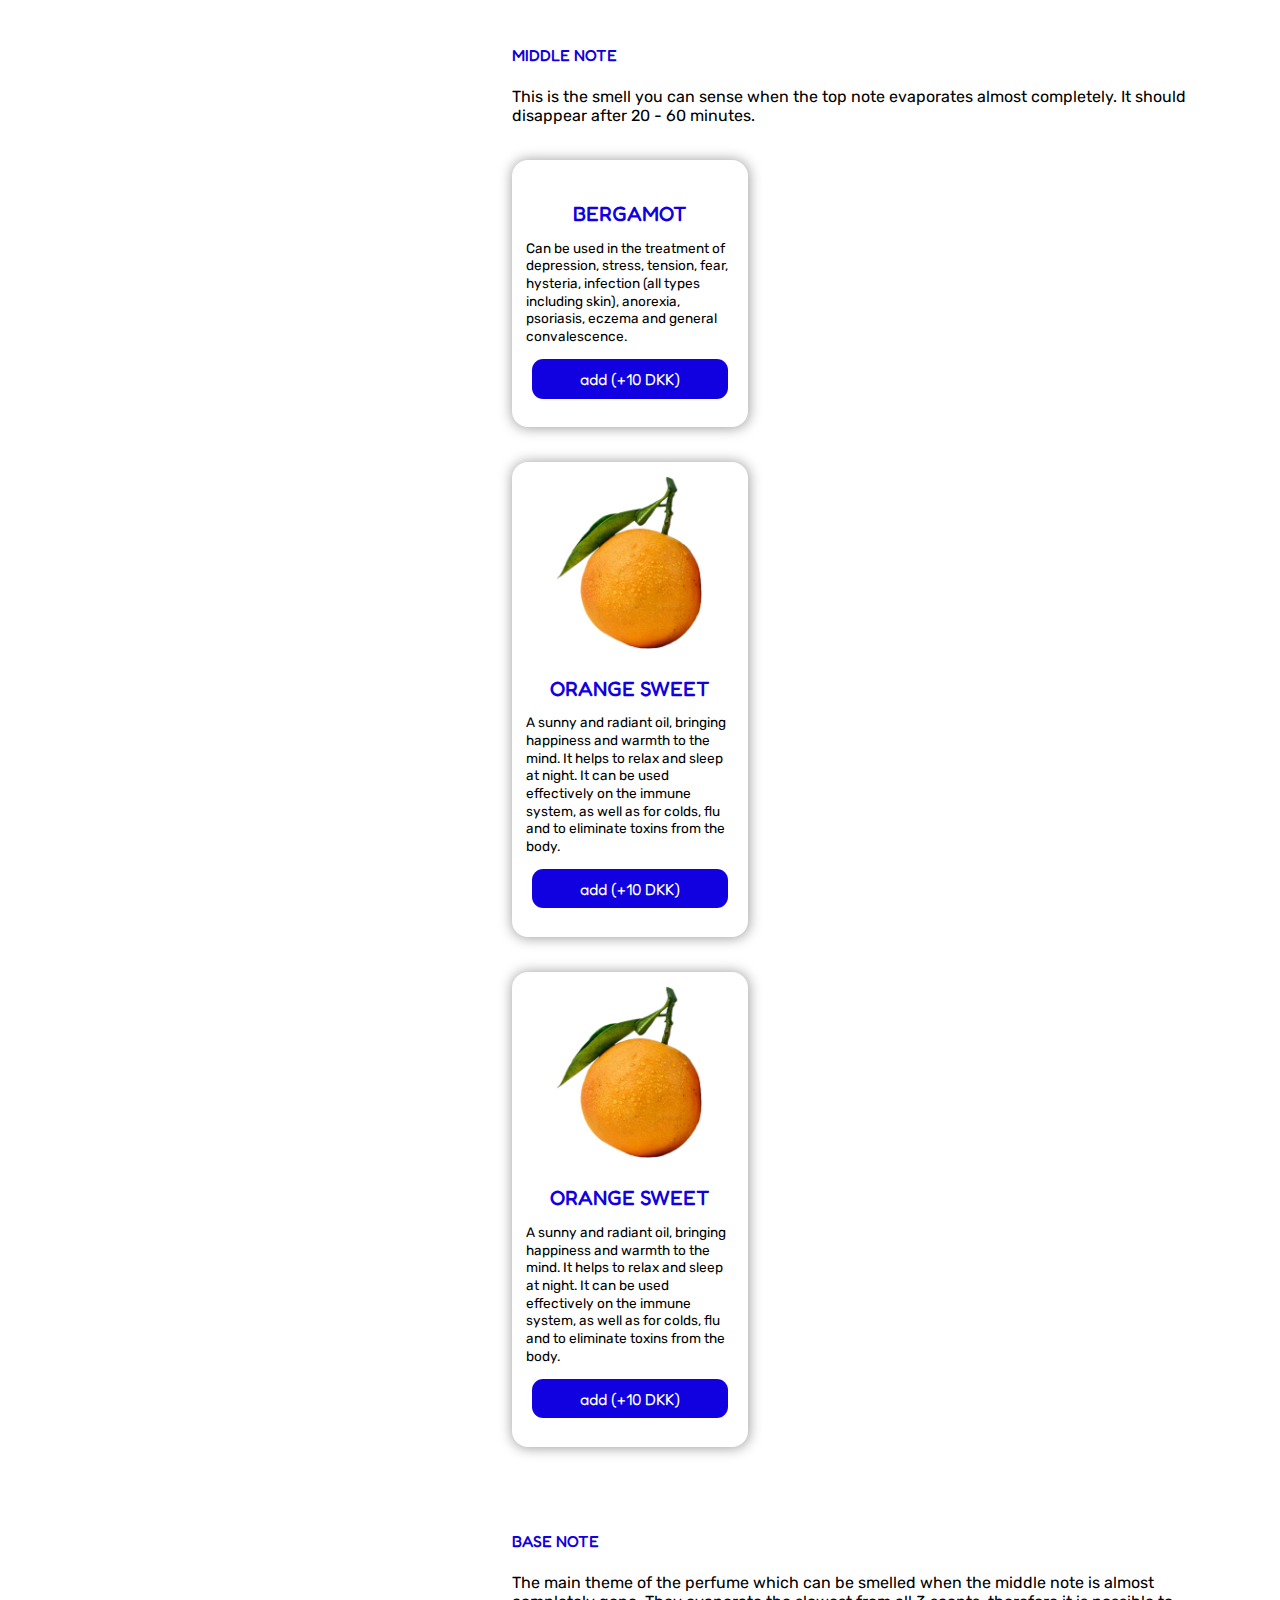
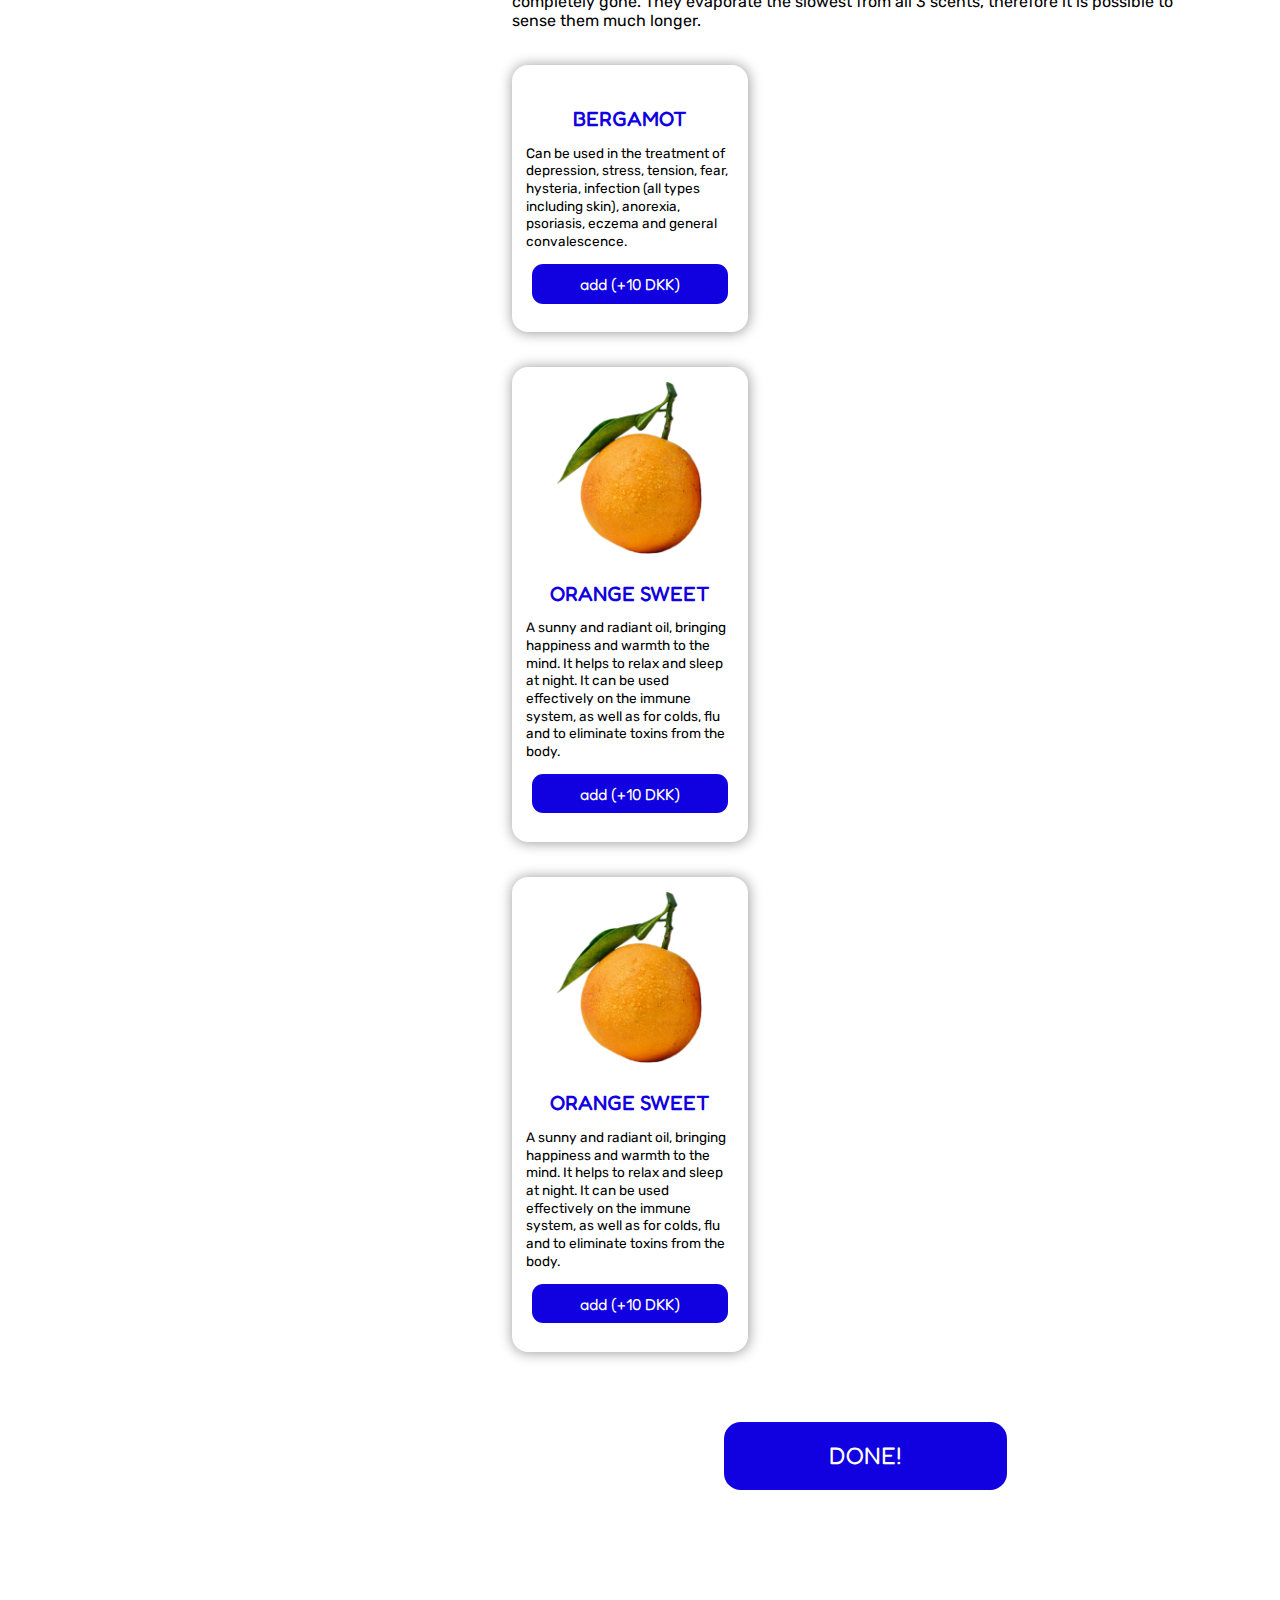
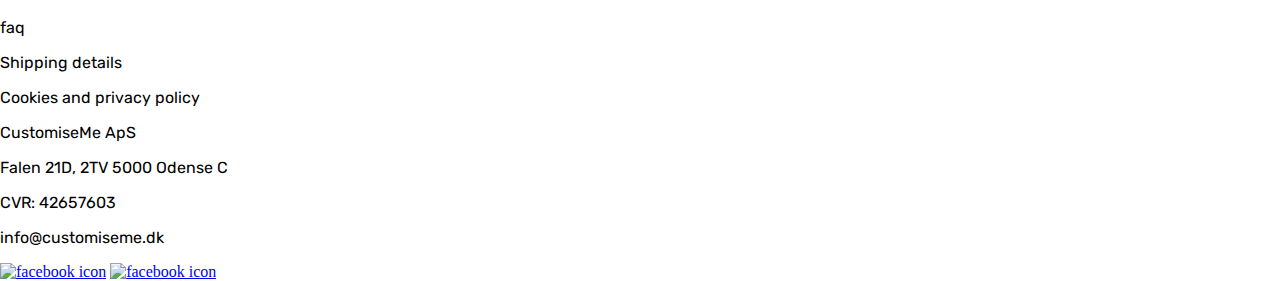
==== commit ad0b370e: "added images for essential oils" ====
--- a/customise.html
+++ b/customise.html
@@ -47,12 +47,30 @@
                 <div id="shapes">
                     <h3>Shape</h3>
                     <div class="vis_container">
-                        <div class="color_icon"><img src="css/assets/colors/white.svg"></div>
-                        <div class="color_icon"><img src="css/assets/colors/white.svg"></div>
-                        <div class="color_icon"><img src="css/assets/colors/white.svg"></div>
-                        <div class="color_icon"><img src="css/assets/colors/white.svg"></div>
-                        <div class="color_icon"><img src="css/assets/colors/white.svg"></div>
-                        <div class="color_icon"><img src="css/assets/colors/white.svg"></div>
+                        <div class="color_icon">
+                            <img src="css/assets/shapes/heart.svg" class="first">
+                            <img src="css/assets/shapes/heart_hover.svg" class="hidden">
+                        </div>
+                        <div class="color_icon">
+                            <img src="css/assets/shapes/circle.svg" class="first">
+                            <img src="css/assets/shapes/circle_hover.svg" class="hidden">
+                        </div>
+                        <div class="color_icon">
+                            <img src="css/assets/shapes/rectangle.svg" class="first">
+                            <img src="css/assets/shapes/rectangle_hover.svg" class="hidden">
+                        </div>
+                        <div class="color_icon">
+                            <img src="css/assets/shapes/rounded.svg" class="first">
+                            <img src="css/assets/shapes/rounded_hover.svg" class="hidden">
+                        </div>
+                        <div class="color_icon">
+                            <img src="css/assets/shapes/square.svg" class="first">
+                            <img src="css/assets/shapes/square_hover.svg" class="hidden">
+                        </div>
+                        <div class="color_icon">
+                            <img src="css/assets/shapes/star.svg" class="first">
+                            <img src="css/assets/shapes/star_hover.svg" class="hidden">
+                        </div>
                     </div>
                 </div>
 
@@ -60,43 +78,53 @@
                     <h3>Color</h3>
                     <div class="vis_container">
                         <div class="color_icon">
-                            <img src="css/assets/colors/white.svg">
+                            <img src="css/assets/colors/white.svg" class="first">
+                            <img src="css/assets/colors/white_hover.svg" class="hidden">
                             <p>arctic white</p>
                         </div>
                         <div class="color_icon">
-                            <img src="css/assets/colors/black.svg">
+                            <img src="css/assets/colors/black.svg" class="first">
+                            <img src="css/assets/colors/black_hover.svg" class="hidden">
                             <p>black</p>
                         </div>
                         <div class="color_icon">
-                            <img src="css/assets/colors/candy_pink.svg">
+                            <img src="css/assets/colors/pink.svg" class="first">
+                            <img src="css/assets/colors/pink_hover.svg" class="hidden">
                             <p>candy pink</p>
                         </div>
                         <div class="color_icon">
-                            <img src="css/assets/colors/light_blue.svg">
+                            <img src="css/assets/colors/light_blue.svg" class="first">
+                            <img src="css/assets/colors/light_blue_hover.svg" class="hidden">
                             <p>light blue</p>
                         </div>
                         <div class="color_icon">
-                            <img src="css/assets/colors/purple.svg">
+                            <img src="css/assets/colors/purple.svg" class="first">
+                            <img src="css/assets/colors/purple_hover.svg" class="hidden">
                             <p>purple passion</p>
                         </div>
                         <div class="color_icon">
-                            <img src="css/assets/colors/orange.svg">
+                            <img src="css/assets/colors/orange.svg" class="first">
+                            <img src="css/assets/colors/orange_hover.svg" class="hidden">
                             <p>orange</p>
                         </div>
                         <div class="color_icon">
-                            <img src="css/assets/colors/red.svg">
+                            <img src="css/assets/colors/red.svg" class="first">
+                            <img src="css/assets/colors/red_hover.svg" class="hidden">
                             <p>red iron</p>
                         </div>
                         <div class="color_icon">
-                            <img src="css/assets/colors/ultramarine.svg">
+                            <img src="css/assets/colors/ultramarine.svg" class="first">
+                            <img src="css/assets/colors/ultramarine_hover.svg" class="hidden">
                             <p>ultramarine blue</p>
                         </div>
                         <div class="color_icon">
-                            <img src="css/assets/colors/yellow.svg">
+                            <img src="css/assets/colors/yellow.svg" class="first">
+                            <img src="css/assets/colors/yellow_hover.svg" class="hidden">
                             <p>yellow</p>
                         </div>
                         <div class="color_icon">
-                            <img src="css/assets/colors/no_color.svg">
+                            <img src="css/assets/colors/no_color.svg" class="first">
+                            <img src="css/assets/colors/no_color_hover.svg" class="hidden">
                             <p>no color</p>
                         </div>
                     </div>
@@ -111,8 +139,8 @@
                         <h4>Top note</h4>
                         <p>This oil can be smelled at the very first contact with the soap. It is the sharpest note and it evaporates quickly, giving space for middle and base notes.</p>
 
-                    <div class="vis_container_oils">
-                        <div class="oils_container">
+                    <div class="container_oils_top">
+                        <!-- <div class="oils_container">
                             <div class="oil_info">
                                 <img src="css/assets/orange.png" alt="Image of the ingredient">
                                 <h4>Bergamot</h4>
@@ -141,7 +169,7 @@
                             <div class="button">
                                 <button>add (+10 DKK)</button>
                             </div>
-                        </div>
+                        </div> -->
 
                         <template id="top_note_oil">
                             <div class="oils_container">
@@ -164,7 +192,7 @@
                         <h4>Middle note</h4>
                         <p>This is the smell you can sense when the top note evaporates almost completely. It should disappear after 20 - 60 minutes.</p>
 
-                        <div class="vis_container_oils">
+                        <div class="container_oils_middle">
 
                         <div class="oils_container">
                             <div class="oil_info">
@@ -218,7 +246,7 @@
                             <h4>Base note</h4>
                             <p>The main theme of the perfume which can be smelled when the middle note is almost completely gone. They evaporate the slowest from all 3 scents, therefore it is possible to sense them much longer.</p>
 
-                        <div class="vis_container_oils">
+                        <div class="container_oils_base">
     
                             <div class="oils_container">
                                 <div class="oil_info">
@@ -302,5 +330,7 @@
         </div>
       </div>
     </footer>
+
+    <script src="javascript/customise.js"></script>
   </body>
 </html>
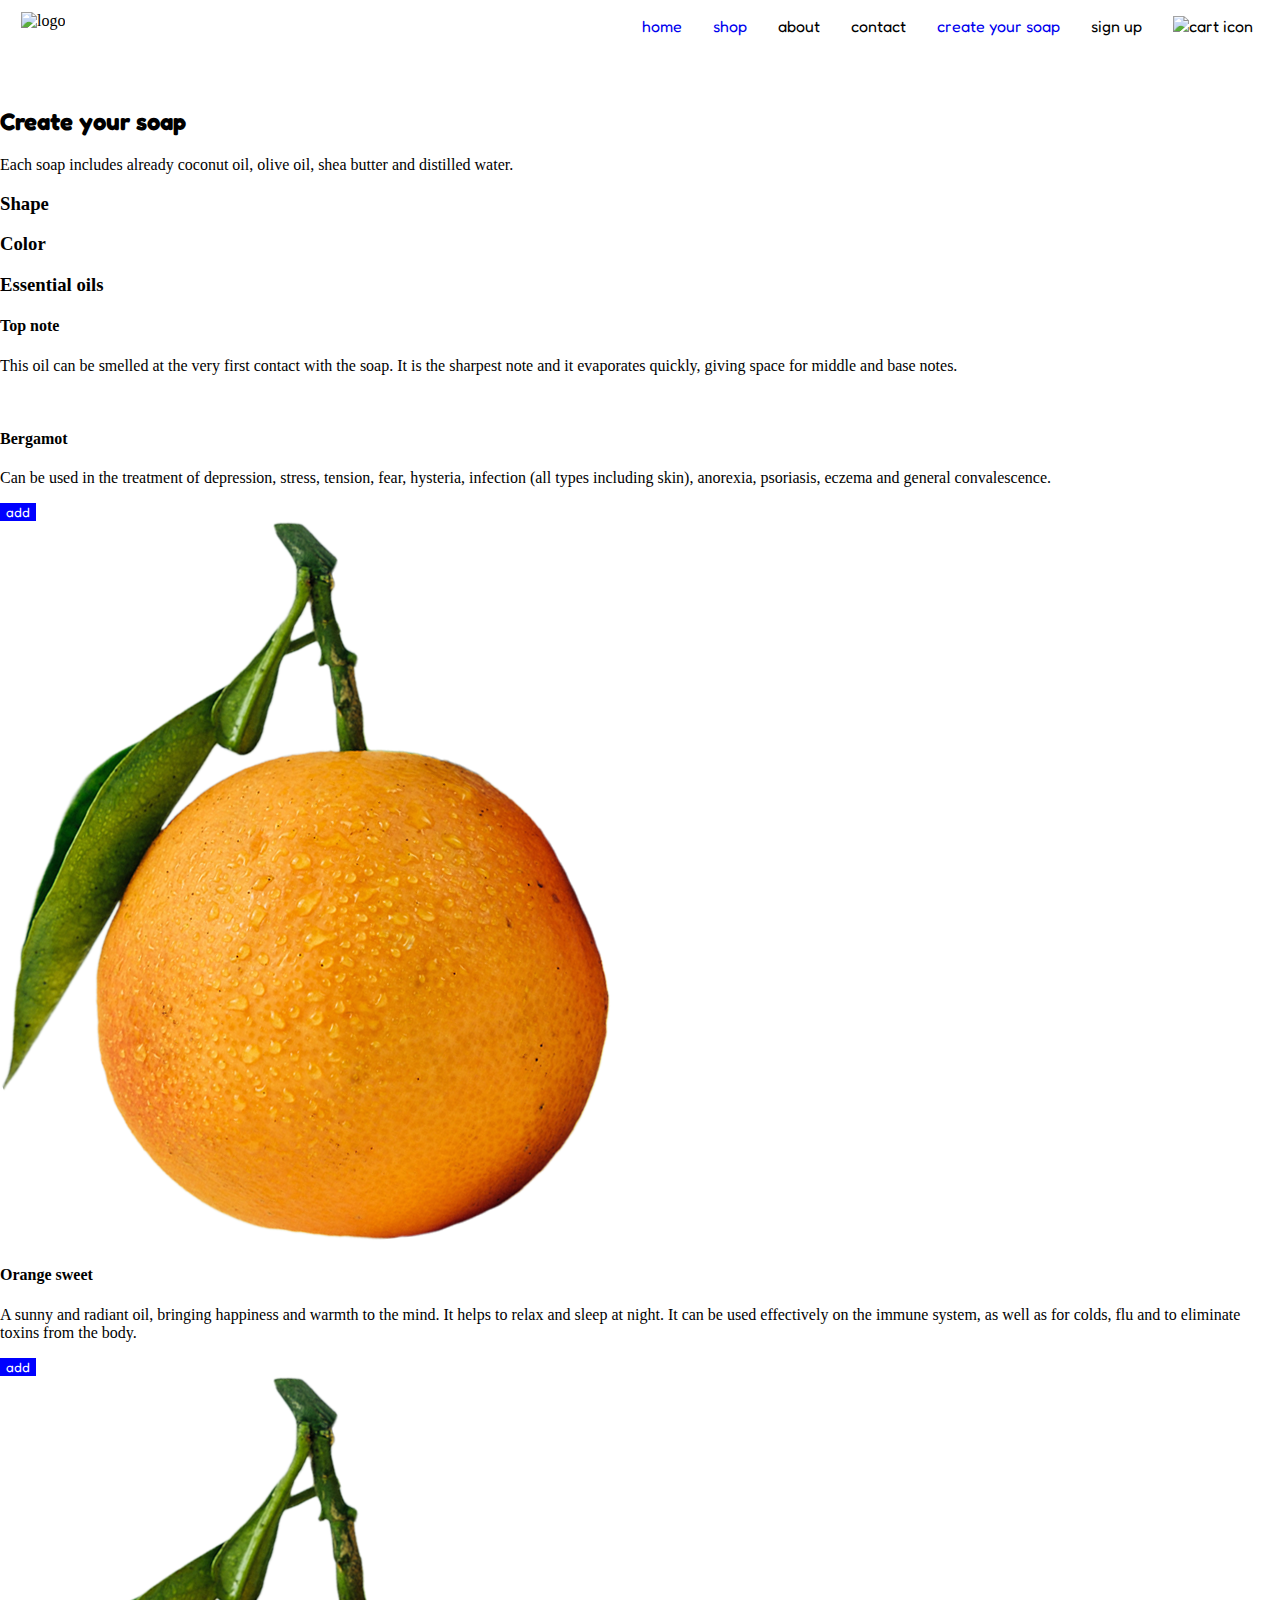
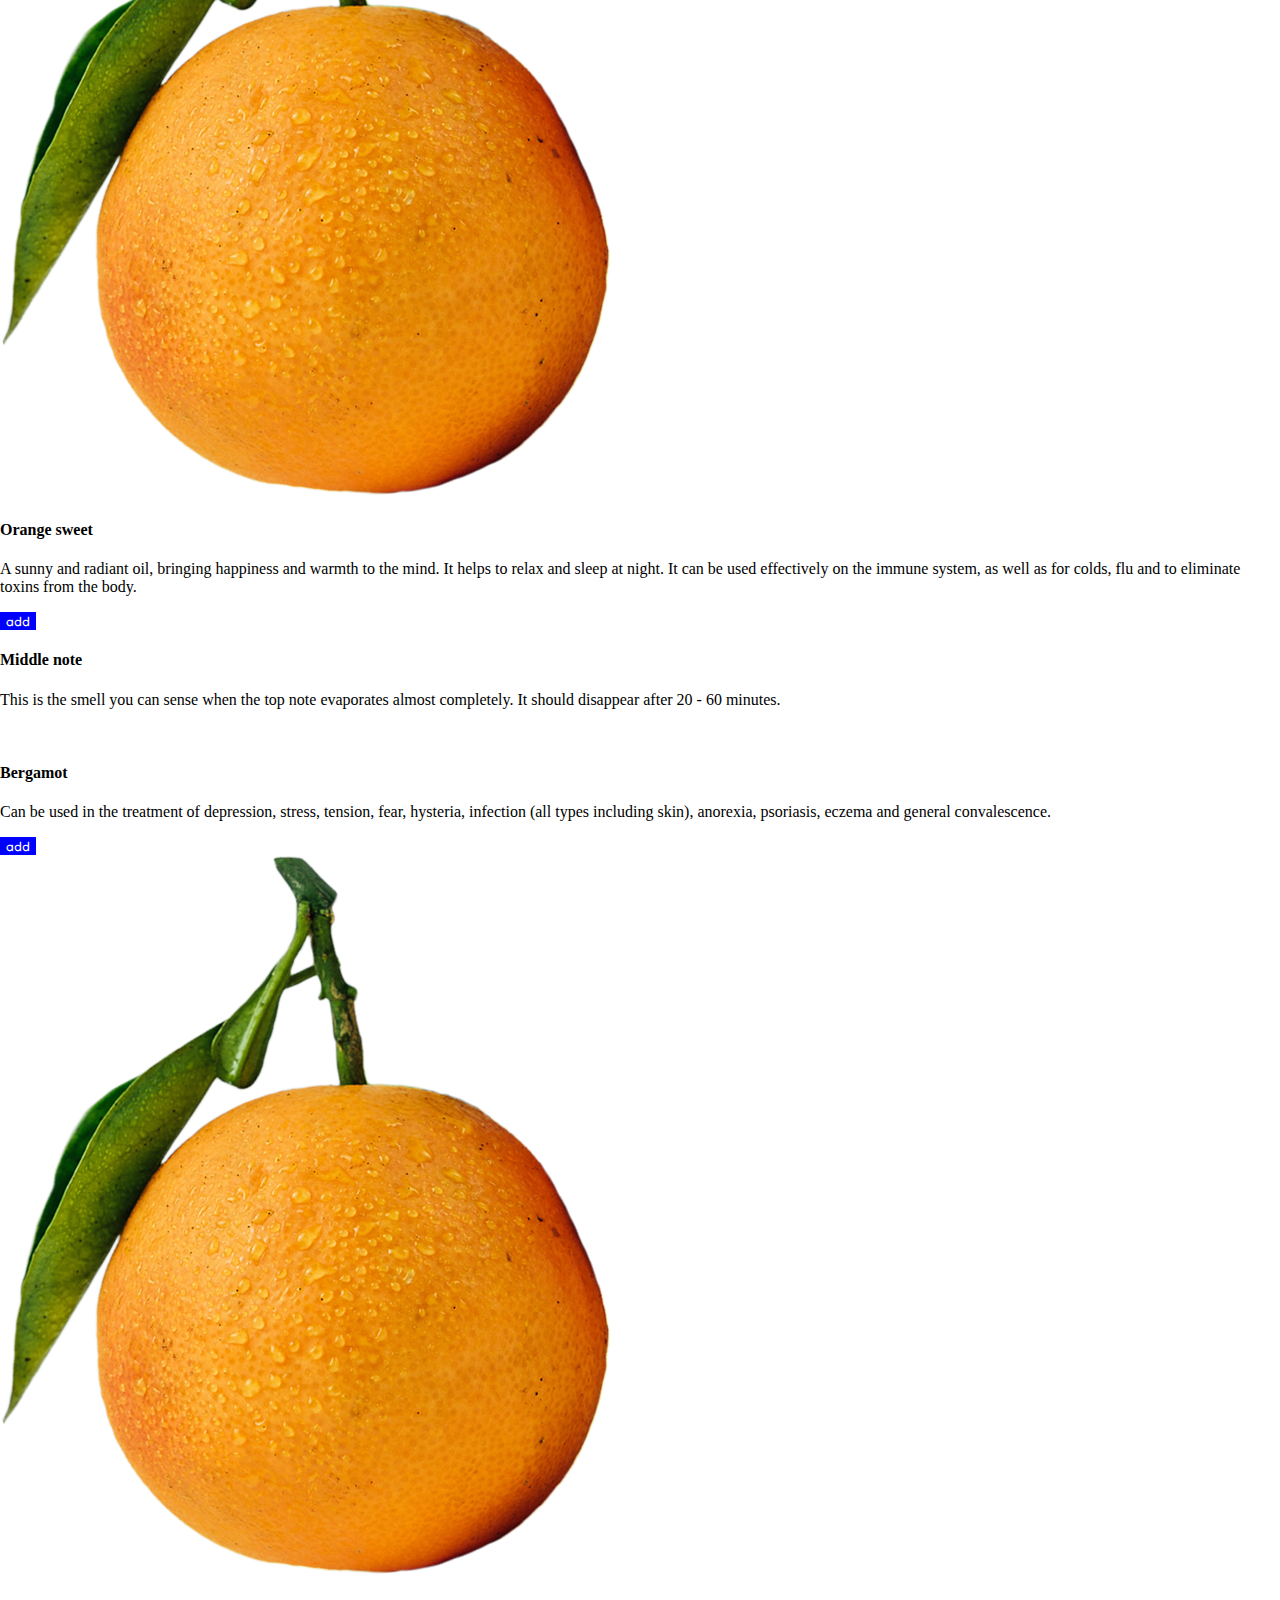
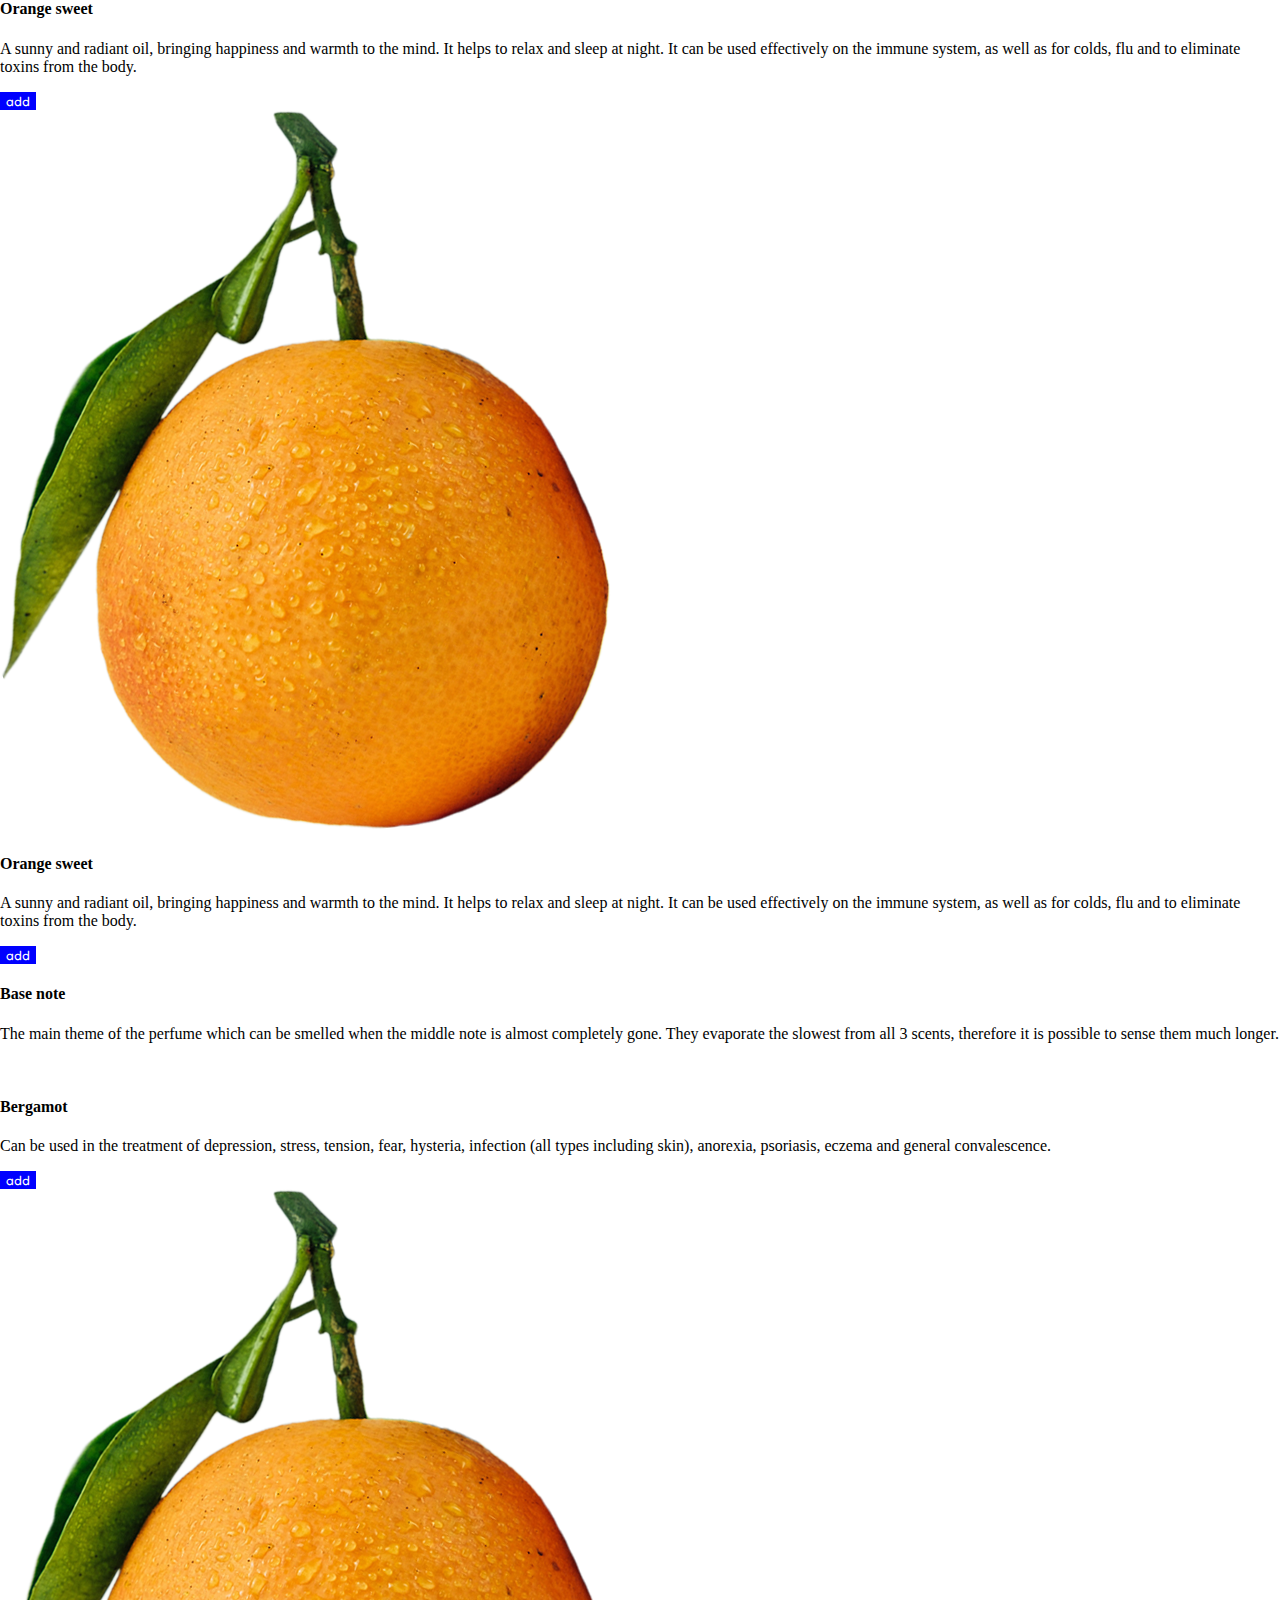
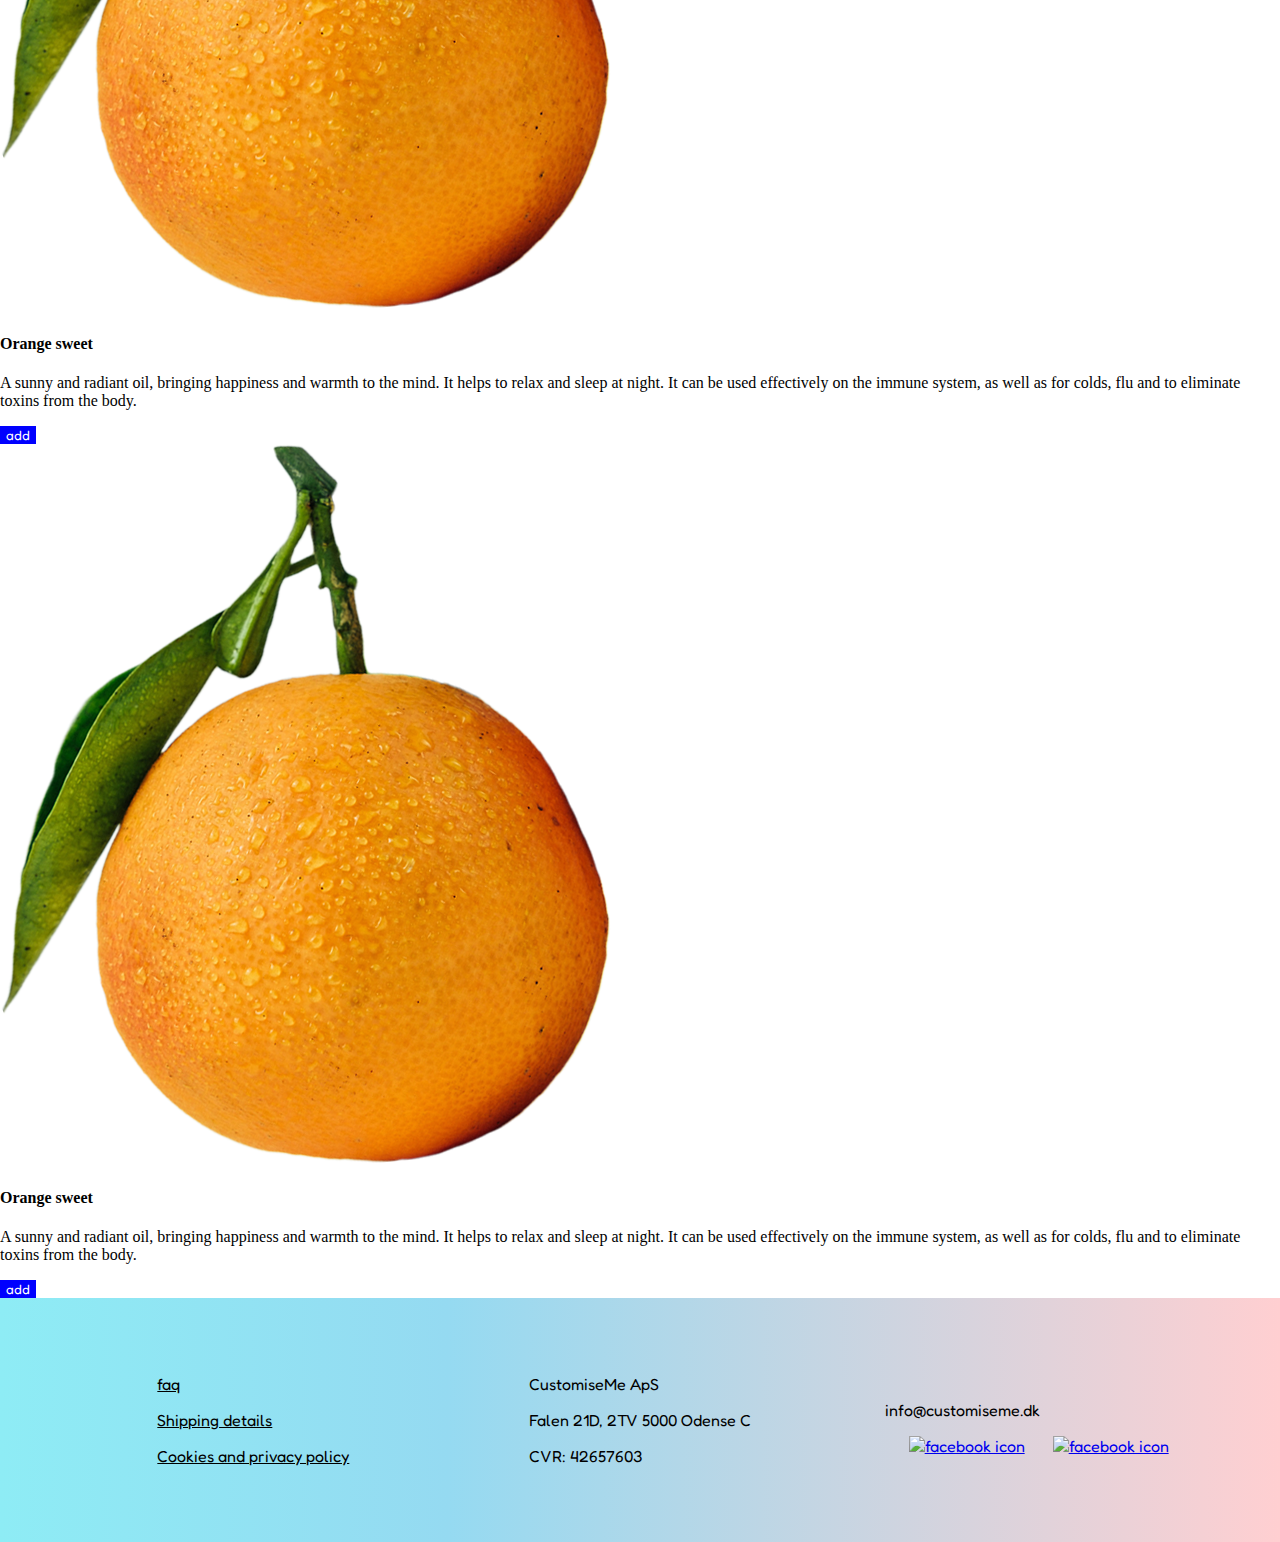
==== commit ceccded1: "Merge branch 'styling-vasko'" ====
--- a/customise.html
+++ b/customise.html
@@ -26,108 +26,20 @@
     <main>
 
         <div id="product_grid">
-
-            <!-- container for the image -->
-
-            <div id="grid_left">
-                <div id="start_creating">
-                    <h2>Choose ingredients on the list.</h2>
-                </div>
-                <img src="">
-                <div id="price_container">
-                    <p>DKK 0</p>
-                </div>
+            <div class="sticky">
+                <img src="" alt="">
+                <div id="price_container"></div>
             </div>
-
-            <!-- container for the list -->
 
             <div id="grid_right">
                 <h2>Create your soap</h2>
                 <p>Each soap includes already coconut oil, olive oil, shea butter and distilled water.</p>
                 <div id="shapes">
                     <h3>Shape</h3>
-                    <div class="vis_container">
-                        <div class="color_icon">
-                            <img src="css/assets/shapes/heart.svg" class="first">
-                            <img src="css/assets/shapes/heart_hover.svg" class="hidden">
-                        </div>
-                        <div class="color_icon">
-                            <img src="css/assets/shapes/circle.svg" class="first">
-                            <img src="css/assets/shapes/circle_hover.svg" class="hidden">
-                        </div>
-                        <div class="color_icon">
-                            <img src="css/assets/shapes/rectangle.svg" class="first">
-                            <img src="css/assets/shapes/rectangle_hover.svg" class="hidden">
-                        </div>
-                        <div class="color_icon">
-                            <img src="css/assets/shapes/rounded.svg" class="first">
-                            <img src="css/assets/shapes/rounded_hover.svg" class="hidden">
-                        </div>
-                        <div class="color_icon">
-                            <img src="css/assets/shapes/square.svg" class="first">
-                            <img src="css/assets/shapes/square_hover.svg" class="hidden">
-                        </div>
-                        <div class="color_icon">
-                            <img src="css/assets/shapes/star.svg" class="first">
-                            <img src="css/assets/shapes/star_hover.svg" class="hidden">
-                        </div>
-                    </div>
                 </div>
 
                 <div id="colors">
                     <h3>Color</h3>
-                    <div class="vis_container">
-                        <div class="color_icon">
-                            <img src="css/assets/colors/white.svg" class="first">
-                            <img src="css/assets/colors/white_hover.svg" class="hidden">
-                            <p>arctic white</p>
-                        </div>
-                        <div class="color_icon">
-                            <img src="css/assets/colors/black.svg" class="first">
-                            <img src="css/assets/colors/black_hover.svg" class="hidden">
-                            <p>black</p>
-                        </div>
-                        <div class="color_icon">
-                            <img src="css/assets/colors/pink.svg" class="first">
-                            <img src="css/assets/colors/pink_hover.svg" class="hidden">
-                            <p>candy pink</p>
-                        </div>
-                        <div class="color_icon">
-                            <img src="css/assets/colors/light_blue.svg" class="first">
-                            <img src="css/assets/colors/light_blue_hover.svg" class="hidden">
-                            <p>light blue</p>
-                        </div>
-                        <div class="color_icon">
-                            <img src="css/assets/colors/purple.svg" class="first">
-                            <img src="css/assets/colors/purple_hover.svg" class="hidden">
-                            <p>purple passion</p>
-                        </div>
-                        <div class="color_icon">
-                            <img src="css/assets/colors/orange.svg" class="first">
-                            <img src="css/assets/colors/orange_hover.svg" class="hidden">
-                            <p>orange</p>
-                        </div>
-                        <div class="color_icon">
-                            <img src="css/assets/colors/red.svg" class="first">
-                            <img src="css/assets/colors/red_hover.svg" class="hidden">
-                            <p>red iron</p>
-                        </div>
-                        <div class="color_icon">
-                            <img src="css/assets/colors/ultramarine.svg" class="first">
-                            <img src="css/assets/colors/ultramarine_hover.svg" class="hidden">
-                            <p>ultramarine blue</p>
-                        </div>
-                        <div class="color_icon">
-                            <img src="css/assets/colors/yellow.svg" class="first">
-                            <img src="css/assets/colors/yellow_hover.svg" class="hidden">
-                            <p>yellow</p>
-                        </div>
-                        <div class="color_icon">
-                            <img src="css/assets/colors/no_color.svg" class="first">
-                            <img src="css/assets/colors/no_color_hover.svg" class="hidden">
-                            <p>no color</p>
-                        </div>
-                    </div>
                 </div>
 
                 <div id="oil">
@@ -135,41 +47,40 @@
 
                     <!-- top note -->
 
-                    <div id="top_note">
+                    <div id="base_note">
                         <h4>Top note</h4>
                         <p>This oil can be smelled at the very first contact with the soap. It is the sharpest note and it evaporates quickly, giving space for middle and base notes.</p>
 
-                    <div class="container_oils_top">
-                        <!-- <div class="oils_container">
-                            <div class="oil_info">
-                                <img src="css/assets/orange.png" alt="Image of the ingredient">
+                        <div class="oils_container">
+                            <div class="oil_info">
+                                <img src="" alt="">
                                 <h4>Bergamot</h4>
                                 <p>Can be used in the treatment of depression, stress, tension, fear, hysteria, infection (all types including skin), anorexia, psoriasis, eczema and general convalescence.</p>
                             </div>
                             <div class="button">
-                                <button>add (+10 DKK)</button>
-                            </div>
-                        </div>
-                        <div class="oils_container">
-                            <div class="oil_info">
-                                <img src="css/assets/orange.png" alt="Image of the ingredient">
-                                <h4>Orange sweet</h4>
-                                <p>A sunny and radiant oil, bringing happiness and warmth to the mind. It helps to relax and sleep at night. It can be used effectively on the immune system, as well as for colds, flu and to eliminate toxins from the body.</p>
-                            </div>
-                            <div class="button">
-                                <button>add (+10 DKK)</button>
-                            </div>
-                        </div>
-                        <div class="oils_container">
-                            <div class="oil_info">
-                                <img src="css/assets/orange.png" alt="Image of the ingredient">
-                                <h4>Orange sweet</h4>
-                                <p>A sunny and radiant oil, bringing happiness and warmth to the mind. It helps to relax and sleep at night. It can be used effectively on the immune system, as well as for colds, flu and to eliminate toxins from the body.</p>
-                            </div>
-                            <div class="button">
-                                <button>add (+10 DKK)</button>
-                            </div>
-                        </div> -->
+                                <button>add</button>
+                            </div>
+                        </div>
+                        <div class="oils_container">
+                            <div class="oil_info">
+                                <img src="css/assets/orange.png" alt="Image of the ingredient">
+                                <h4>Orange sweet</h4>
+                                <p>A sunny and radiant oil, bringing happiness and warmth to the mind. It helps to relax and sleep at night. It can be used effectively on the immune system, as well as for colds, flu and to eliminate toxins from the body.</p>
+                            </div>
+                            <div class="button">
+                                <button>add</button>
+                            </div>
+                        </div>
+                        <div class="oils_container">
+                            <div class="oil_info">
+                                <img src="css/assets/orange.png" alt="Image of the ingredient">
+                                <h4>Orange sweet</h4>
+                                <p>A sunny and radiant oil, bringing happiness and warmth to the mind. It helps to relax and sleep at night. It can be used effectively on the immune system, as well as for colds, flu and to eliminate toxins from the body.</p>
+                            </div>
+                            <div class="button">
+                                <button>add</button>
+                            </div>
+                        </div>
 
                         <template id="top_note_oil">
                             <div class="oils_container">
@@ -179,12 +90,10 @@
                                     <p></p>
                                 </div>
                                 <div class="button">
-                                    <button>add (+10 DKK)</button>
+                                    <button>add</button>
                                 </div>
                             </div>
                         </template>
-
-                    </div>
 
                         <!-- middle note -->
 
@@ -192,36 +101,34 @@
                         <h4>Middle note</h4>
                         <p>This is the smell you can sense when the top note evaporates almost completely. It should disappear after 20 - 60 minutes.</p>
 
-                        <div class="container_oils_middle">
-
-                        <div class="oils_container">
-                            <div class="oil_info">
-                                <img src="">
+                        <div class="oils_container">
+                            <div class="oil_info">
+                                <img src="" alt="">
                                 <h4>Bergamot</h4>
                                 <p>Can be used in the treatment of depression, stress, tension, fear, hysteria, infection (all types including skin), anorexia, psoriasis, eczema and general convalescence.</p>
                             </div>
                             <div class="button">
-                                <button>add (+10 DKK)</button>
-                            </div>
-                        </div>
-                        <div class="oils_container">
-                            <div class="oil_info">
-                                <img src="css/assets/orange.png" alt="Image of the ingredient">
-                                <h4>Orange sweet</h4>
-                                <p>A sunny and radiant oil, bringing happiness and warmth to the mind. It helps to relax and sleep at night. It can be used effectively on the immune system, as well as for colds, flu and to eliminate toxins from the body.</p>
-                            </div>
-                            <div class="button">
-                                <button>add (+10 DKK)</button>
-                            </div>
-                        </div>
-                        <div class="oils_container">
-                            <div class="oil_info">
-                                <img src="css/assets/orange.png" alt="Image of the ingredient">
-                                <h4>Orange sweet</h4>
-                                <p>A sunny and radiant oil, bringing happiness and warmth to the mind. It helps to relax and sleep at night. It can be used effectively on the immune system, as well as for colds, flu and to eliminate toxins from the body.</p>
-                            </div>
-                            <div class="button">
-                                <button>add (+10 DKK)</button>
+                                <button>add</button>
+                            </div>
+                        </div>
+                        <div class="oils_container">
+                            <div class="oil_info">
+                                <img src="css/assets/orange.png" alt="Image of the ingredient">
+                                <h4>Orange sweet</h4>
+                                <p>A sunny and radiant oil, bringing happiness and warmth to the mind. It helps to relax and sleep at night. It can be used effectively on the immune system, as well as for colds, flu and to eliminate toxins from the body.</p>
+                            </div>
+                            <div class="button">
+                                <button>add</button>
+                            </div>
+                        </div>
+                        <div class="oils_container">
+                            <div class="oil_info">
+                                <img src="css/assets/orange.png" alt="Image of the ingredient">
+                                <h4>Orange sweet</h4>
+                                <p>A sunny and radiant oil, bringing happiness and warmth to the mind. It helps to relax and sleep at night. It can be used effectively on the immune system, as well as for colds, flu and to eliminate toxins from the body.</p>
+                            </div>
+                            <div class="button">
+                                <button>add</button>
                             </div>
                         </div>
 
@@ -233,29 +140,25 @@
                                     <p></p>
                                 </div>
                                 <div class="button">
-                                    <button>add (+10 DKK)</button>
+                                    <button>add</button>
                                 </div>
                             </div>
                         </template>
-
-                        </div>
 
                         <!-- base note -->
 
                         <div id="base_note">
                             <h4>Base note</h4>
                             <p>The main theme of the perfume which can be smelled when the middle note is almost completely gone. They evaporate the slowest from all 3 scents, therefore it is possible to sense them much longer.</p>
-
-                        <div class="container_oils_base">
     
                             <div class="oils_container">
                                 <div class="oil_info">
-                                    <img src="">
+                                    <img src="" alt="">
                                     <h4>Bergamot</h4>
                                     <p>Can be used in the treatment of depression, stress, tension, fear, hysteria, infection (all types including skin), anorexia, psoriasis, eczema and general convalescence.</p>
                                 </div>
                                 <div class="button">
-                                    <button>add (+10 DKK)</button>
+                                    <button>add</button>
                                 </div>
                             </div>
                             <div class="oils_container">
@@ -265,7 +168,7 @@
                                     <p>A sunny and radiant oil, bringing happiness and warmth to the mind. It helps to relax and sleep at night. It can be used effectively on the immune system, as well as for colds, flu and to eliminate toxins from the body.</p>
                                 </div>
                                 <div class="button">
-                                    <button>add (+10 DKK)</button>
+                                    <button>add</button>
                                 </div>
                             </div>
                             <div class="oils_container" class="added">
@@ -275,7 +178,7 @@
                                     <p>A sunny and radiant oil, bringing happiness and warmth to the mind. It helps to relax and sleep at night. It can be used effectively on the immune system, as well as for colds, flu and to eliminate toxins from the body.</p>
                                 </div>
                                 <div class="button">
-                                    <button>add (+10 DKK)</button>
+                                    <button>add</button>
                                 </div>
                             </div>
     
@@ -287,22 +190,14 @@
                                         <p></p>
                                     </div>
                                     <div class="button">
-                                        <button>add (+10 DKK)</button>
+                                        <button>add</button>
                                     </div>
                                 </div>
                             </template>
 
-                        </div>
-
                     </div>
-                </div>  
-
+                </div>
             </div>
-            
-        </div>
-
-        <button id="finished">done!</button>
-
         </div>
 
     </main>
@@ -330,7 +225,5 @@
         </div>
       </div>
     </footer>
-
-    <script src="javascript/customise.js"></script>
   </body>
 </html>
--- a/css/style_general.css
+++ b/css/style_general.css
@@ -14,28 +14,42 @@
   height: 6vh;
   padding: 3px;
   margin-left: 2vh;
+  margin-top: 1vh;
 }
 
 nav  {
-    background-color: #fff;
   width: 100%;
   display: flex;
   justify-content: space-between;
-  box-shadow: 0.05em 0.05em 1em #7c7c7c;
-  position: sticky;
-  position: -webkit-sticky;
-  top: 0;
-  z-index: 1;
+  flex-wrap: wrap;
 }
 
 nav ul li a {
   text-decoration: none;
 }
 
-nav ul li {
+#cart{
+  height: 4vh;
+}
+
+#navigation_list {
+  display: block;
+}
+
+#navigation_list li {
   display: inline-block;
   font-family: var(--primary-font);
-  margin-right: 2vh;
+  margin-right: 3vh;
+}
+
+#navigation_list li a:visited {
+  color: black;
+}
+
+.hamburgermenu {
+  display: none;
+  height: 3.5vh;
+  cursor: pointer;
 }
 
 #main_banner {
@@ -45,7 +59,7 @@
   height: 95vh;
   text-align: center;
   background-image: url(assets/background.svg);
-  background-repeat: no-repeat;
+  background-repeat: no-repeat ;
   background-size: cover;
 }
 
@@ -65,9 +79,11 @@
   width: 20vh;
   text-transform: uppercase;
 }
-#main_cta a {
-  margin: auto;
-}
+
+ #main_cta a {
+  margin: auto;
+}
+
 
 #more {
   grid-column: 2/3;
@@ -85,15 +101,18 @@
 #how {
   display: grid;
   grid-template-columns: 1fr 1fr 1fr;
+  gap: 2rem;
+  margin: 6rem;
   grid-template-rows: 0.6fr 1.5fr;
   margin-top: 20vh;
 }
 
 #how div {
   display: flex;
-  justify-content: space-between;
+  justify-content: space-between ;
   font-family: var(--primary-font);
   color: blue;
+  margin-top: 3vh;
 }
 
 #activities {
@@ -102,10 +121,14 @@
   grid-template-columns: 1fr 1fr;
   text-align: center;
   font-family: var(--primary-font);
+  background-color: #aaefd494;
+  align-items: center;
+  padding: 10vh;
 }
 
 #activities img {
-  height: 15vh;
+  max-width: 70%;
+  border-radius: 19px;
 }
 
 #activities button {
@@ -115,10 +138,15 @@
 }
 
 #how img {
-  height: 5vh;
-  margin-top: 1vh;
+  height: 10vh;
   margin-right: 1vh;
 }
+
+#how p {
+  display: flex;
+  margin: auto;
+}
+
 
 #how h2 {
   grid-column: 2/3;
@@ -145,42 +173,52 @@
   margin: auto;
 }
 
+#ready_made {
+  display: grid;
+  grid-template-columns: 1fr 1fr 1fr;
+  grid-template-rows: auto;
+  margin-top: 15vh;
+  height: 80vh;
+}
+
+#ready_made h2 {
+  grid-column: 2/3;
+  text-align: center;
+  color: blue;
+}
+
+footer {
+  font-family: var(--primary-font);
+  background: rgb(142,236,245);
+  background: linear-gradient(90deg, rgba(142,236,245,1) 0%, rgba(149,218,241,1) 35%, rgba(255,207,209,1) 100%); 
+  display: grid;
+  grid-template-columns: 1fr 1fr 1fr;
+  padding: 60px;
+  margin: auto;
+}
+
+
 :root {
   /* FONTS */
   --primary-font: "Fredoka", sans-serif;
   --secondary-font: "Rubik", sans-serif;
   --font-color: #464646;
-  --secondary-font-color: #ffffff;
-  --headline-color: #1100DF;
 
   /* BUTTONS */
   --button-white: white;
-  --button-gradient: #1100df;
-  --button-hover-colour: #1002ad;
-  --subtle-hover-colour: #ffcfd1;
-  --subtle-hover-colour2: #8eecf5;
+  --button-gradient: blue;
 }
 
 body {
   margin: 0;
 }
 
-h1, h2, h3, h4 {
-    font-family: var(--primary-font);
-}
-
 h1 {
-  color: var(--headline-color);
+  font-family: var(--primary-font);
 }
 
 h2 {
-  font-weight: 600;
-  color: var(--headline-color);
-  font-size: 1.7em;
-}
-
-p {
-    font-family: var(--secondary-font);
+  font-family: var(--primary-font);
 }
 
 button {
@@ -188,13 +226,25 @@
   max-width: 100%;
 }
 
-button:hover {
-  background-color: var(--button-hover-colour);
-  max-width: 100%;
-}
+
+#links {
+  text-decoration: underline;
+}
+
+footer div {
+  margin: auto;
+}
+
+footer img {
+  height: 5vh;
+}
+
+#some img {
+  margin-left: 1.5rem;
+}
+
 
 /* PRODUCT PAGE  */
-
 .quantityPicker {
   display: flex;
   flex-direction: row;
@@ -243,7 +293,7 @@
   font-family: var(--primary-font);
   font-size: 2.4em;
   font-weight: 300;
-  padding-top: 1.2rem;
+  padding-top: 0.2rem;
   padding-bottom: 0.2rem;
   margin: 0;
 }
@@ -289,444 +339,111 @@
   row-gap: 0.5rem;
 }
 
-/* PRODUCTLIST PAGE */
-
-.showingProductsText {
-  display: flex;
-  justify-content: center;
-  padding: 1rem;
-}
-
-article a {
-  font-size: 0px;
-}
-
-.dropdown {
-  position: relative;
-  display: inline-block;
-  max-width: 100%;
-}
-
-.dropdownFilter {
-  position: relative;
-  display: inline-block;
-}
-
-.sortByList {
-  display: flex;
-}
-
-.sortListItem {
-  list-style: none;
-  padding: 1rem 2rem 1rem 1.5rem;
-}
-
-.sortListItem:hover {
-  background-color: var(--subtle-hover-colour);
-}
-
-.filterList {
-  display: flex;
-}
-
-.filterList ul {
-  margin: 0;
-  padding: 1rem 0 0 0;
-}
-
-.filterListItem {
-  list-style: none;
-  padding: 1rem 5rem 1rem 1.5rem;
-  display: flex;
-  flex-direction: row;
-}
-
-.dropdown-content {
-  display: none;
-  position: absolute;
-  background-color: #f9f9f9;
-  min-width: fit-content;
-  box-shadow: 0px 8px 16px 0px rgba(0, 0, 0, 0.2);
-  z-index: 1;
-}
-
-.dropdown:hover .dropdown-content {
-  display: block;
-}
-
-.dropdownFilter:hover .dropdown-content {
-  display: block;
-  margin-left: -6rem;
-}
-
-.smallSquare {
-  max-width: 1rem;
-  min-width: 1rem;
-  min-height: 1rem;
-  max-height: 1rem;
-  border: 1px solid;
-  margin-right: 1rem;
-}
-
-.smallSquare:hover {
-  background-color: var(--subtle-hover-colour);
-}
-
-.smallSquare:active {
-  background-color: var(--subtle-hover-colour2);
-}
-
-#filters {
-  display: flex;
-  max-width: 100%;
-  justify-content: space-between;
-  padding-top: 1rem;
-}
-
-#filters button {
-  padding: 0.6rem 3rem 0.6rem 3rem;
-  border-radius: 3px;
-  font-size: 1.2rem;
-}
-
-.productlist {
-  display: grid;
-  grid-template-columns: 1fr;
-  padding: 8%;
-  font-family: var(--secondary-font);
-}
-
-.productlist article {
-  padding: 1rem 0 4rem 0;
-}
-
-article h2 {
-  border: 0px;
-  font-weight: 400;
-  min-height: fit-content;
-  padding: 0.8rem;
-  margin: 0;
-  background-color: var(--button-gradient);
-  border-radius: 0px 0px 20px 20px;
-  display: flex;
-  justify-content: center;
-  align-items: center;
-  color: var(--secondary-font-color);
-}
-
-.productlist article a p {
-  display: none;
-}
-
-article .price {
-  font-family: var(--secondary-font);
-  font-size: 2rem;
-  margin: 0;
-  padding-left: 1rem;
-}
-
-.productWithText {
-  display: flex;
-  flex-direction: column;
-  padding-bottom: 1.2rem;
-}
-
-.productlist article img {
-  max-width: 100%;
-  border-radius: 20px 20px 0px 0px;
-}
-
-.smallAddToCartButton {
-  border-radius: 20px;
-  padding: 1rem;
-}
-
-article .addToCartArea {
-  display: flex;
-  flex-direction: row;
-  justify-content: space-between;
-  align-items: flex-end;
-}
-
-#quiz {
-  min-height: 18rem;
-  position: relative;
-  border-radius: 20px;
-  background-color: white;
-  display: flex;
-  flex-direction: column;
-  align-items: center;
-  justify-content: center;
-  margin-bottom: 4rem;
-
-  font-size: 1em;
-  background-image: linear-gradient(
-    to right,
-    #aaeed5 0%,
-    #95daf1 50%,
-    #ffcfd1 100%
-  );
-}
-
-/* #quiz h2 {
-  padding: 1rem;
-} */
-
-#quiz button {
-  border-radius: 20px;
-  padding: 1.2rem 3.2rem 1.2rem 3.2rem;
-  font-size: 1.5rem;
-}
-
-/* MEDIA QUERIES */
-/* RESPONSIVE PRODUCTLIST - FOR DESKTOP */
-@media (min-width: 665px) {
-  .productsGrid {
-    display: grid;
-    grid-template-columns: 1fr 1fr;
+@media only screen and (max-width: 970px) {
+  #how {
     grid-template-rows: auto;
-    grid-column-gap: 8%;
-  }
-}
-
-@media (min-width: 886px) {
-  .productsGrid {
-    display: grid;
-    grid-template-columns: 1fr 1fr 1fr;
+  }
+  #how p {
+    text-align: center;
+  }
+  #how h2{
+    grid-column: 1/4;
+  }
+  #how div {
+    display: inline-block;
+    margin-top: 5vh;
+  }
+  #how img {
+    display: block;
+    margin-left: auto;
+    margin-right: auto;
+    margin-bottom: 2vh;
+  }
+  #uniquesoap {
+    grid-column: 1/4;
+    grid-row: 2/3;
+    margin: auto;
+  }
+  
+  #highquality {
+    grid-column: 1/4;
+    grid-row: 3/4;
+    margin: auto;
+  }
+  #organicproducts {
+    grid-column: 1/4;
+    grid-row: 4/5;
+    margin: auto;
+  }
+  #activities {
     grid-template-rows: auto;
-    grid-column-gap: 8%;
-  }
-
-  article .price {
-    padding-left: 0;
-  }
-}
-
-/* RESPONSIVE PRODUCTPAGE - FOR DESKTOP */
-@media (min-width: 665px) {
-  .productpage {
-    display: grid;
-    grid-template-columns: 1fr 1fr;
-  }
-
-  .productInfoArea {
-    display: grid;
-    grid-template-columns: 1fr;
-    padding: 10%;
-    padding-top: 4%;
-  }
-
-  .productpage img {
-    position: -webkit-sticky; /* Safari */
-    position: sticky;
-    top: 0;
-    min-width: 100%;
-  }
-
-  .quantityPicker {
+    row-gap: 10vh;
+    padding: 4vh;
+  }
+  #activities img {
+    width: 100%;
+  }
+  #activities article {
+    display: inline-block;
+  }
+  #createsoap {
+    grid-row: 2/3;
+    grid-column: 1/3;
+  }
+  #workshop {
+    grid-row: 1/2;
+    grid-column: 1/3;
+  }
+}
+
+/*burgermenu*/
+
+@media only screen and (max-width: 680px) {
+  .hamburgermenu {
+    display: block;
+    margin-top: 3vh;
+    margin-right: 1vh;
+  }
+  #navigation_list {
+    display: none;
+    width: 100%;
+    flex-direction: column;
+    text-align: center;
+    row-gap: 1vh;
+  }
+  #navigation_list.show {
     display: flex;
-    flex-direction: row;
-    padding-top: 2rem;
-    padding-bottom: 1rem;
-    padding-left: 2rem;
-    padding-right: 2rem;
-    min-width: 85%;
+
+  }
+}
+
+/*footer*/
+
+@media only screen and (max-width: 760px) {
+  footer {
+    grid-template-rows: auto;
+    text-align: center;
+  }
+  footer div {
+    padding: 10px;
+  }
+  #links {
+    grid-row: 1/2;
+    grid-column: 1/4;
+  }
+  #address {
+    grid-row: 2/3;
+    grid-column: 1/4;
+  }
+  #contact {
+    grid-row: 3/4;
+    grid-column: 1/4;
+  }
+  #some img {
+    margin-left: 0;
+  }
+  #some {
+    display: flex;
     justify-content: space-around;
-    justify-self: center;
-  }
-
-  .amountArea {
-    min-width: 20%;
-    border: 1px solid;
-    border-radius: 5px;
-    display: flex;
-    align-items: center;
-    justify-content: center;
-    font-family: var(--secondary-font);
-  }
-
-  .quantityPicker button {
-    padding: 0.8rem;
-    min-width: 30%;
-    border-radius: 5px;
-    border: none;
-    font-size: 100%;
-  }
-
-  .addToCart {
-    padding: 0.9rem;
-    min-width: 100%;
-    border-radius: 10px;
-    min-height: 4rem;
-    border: none;
-    font-size: 1.5rem;
-    font-family: var(--primary-font);
-    justify-self: center;
-  }
-}
-/* customise page */
-
-#grid_right h3 {
-  font-weight: 500;
-  text-transform: uppercase;
-}
-
-#grid_right h4 {
-font-weight: 500;
-columns: var(--headline-color);
-text-transform: uppercase;
-color: var(--headline-color);
-}
-
-#product_grid {
-    display: grid;
-    grid-template-columns: 35% 60%;
-    grid-gap: 5%;
-}
-
-#grid_left {
-    position: -webkit-sticky;
-    position: sticky;
-    top: 7vh;
-    background-image: url(assets/customise_soap_background.svg);
-    background-repeat: no-repeat;
-    background-position: center;
-    background-size: cover;
-    height: 93vh;
-    display: flex;
-    flex-direction: column;
-    justify-content: center;
-}
-
-#start_creating {
-    align-self: center;
-}
-
-#price_container {
-    margin-top: 5%;
-    height: 10%;
-    width: 60%;
-    background-color: #1100DF;
-    border-radius: 2.5em;
-    align-self: center;
-    justify-self: center;
-    display: flex;
-    justify-content: center;
-    align-items: center;
-}
-
-#price_container p {
-    color: #fff;
-    font-family: var(--primary-font);
-    font-size: 1.5em;
-}
-
-/* ingredients */
-
-#grid_right {
-    display: flex;
-    flex-direction: column;
-    padding: 5% 8% 10% 0;
-}
-
-#shapes, #colors, #oil {
-    margin-top: 7%;
-}
-
-.vis_container {
-    display: flex;
-    flex-direction: row;
-    flex-wrap: wrap;
-    gap: 8%;
-}
-
-.color_icon {
-    margin-top: 5%;
-    width: 5.5em;
-    aspect-ratio: 1/1;
-    display: flex;
-    flex-direction: column;
-    align-items: center;
-}
-
-/* essential oils */
-
-#top_note {
-  margin-top: 8%;
-}
-
-#base_note, #middle_note {
-  margin-top: 12%;
-}
-
-.vis_container_oils {
-  display: flex;
-  flex-direction: row;
-  flex-wrap: wrap;
-  gap: 4%;
-}
-
-.oils_container {
-  margin-top: 5%;
-  padding: 2% 2% 4% 2%;
-  box-shadow: 0.05em 0.05em 0.8em #9c9c9c;
-  border-radius: 1em;
-  width: 13em;
-  display: flex;
-  flex-direction: column;
-  align-items: center;
-  justify-content: space-around;
-}
-
-.oil_info {
-  display: flex;
-  flex-direction: column;
-  align-items: center;
-}
-
-.oil_info p {
-  font-size: 0.85em;
-  line-height: 130%;
-}
-
-.oil_info h4 {
-  margin-top: 1.3em;
-  margin-bottom: 0;
-  font-size: 1.3em;
-}
-
-.oil_info img {
-    width: 70%;
-}
-
-.oils_container button {
-  padding: 0.6em 3em 0.6em 3em;
-  border-radius: 0.7em;
-  background-color: var(--headline-color);
-  border: none;
-  font-family: var(--primary-font);
-  font-size: 1em;
-  color: #fff;
-}
-
-/* .added .oil_info {
-  opacity: 60%;
-}
-
-.added button {
-  background-color: #7c7c7c;
-} */
-
-#finished {
-  width: 40%;
-  margin: 10% 0 5% 0;
-  padding: 0.8em 2.5em 0.8em 2.5em;
-  border-radius: 0.7em;
-  background-color: var(--headline-color);
-  border: none;
-  font-family: var(--primary-font);
-  text-transform: uppercase;
-  font-size: 1.5em;
-  color: #fff;
-  align-self: center;
-}
+  }
+}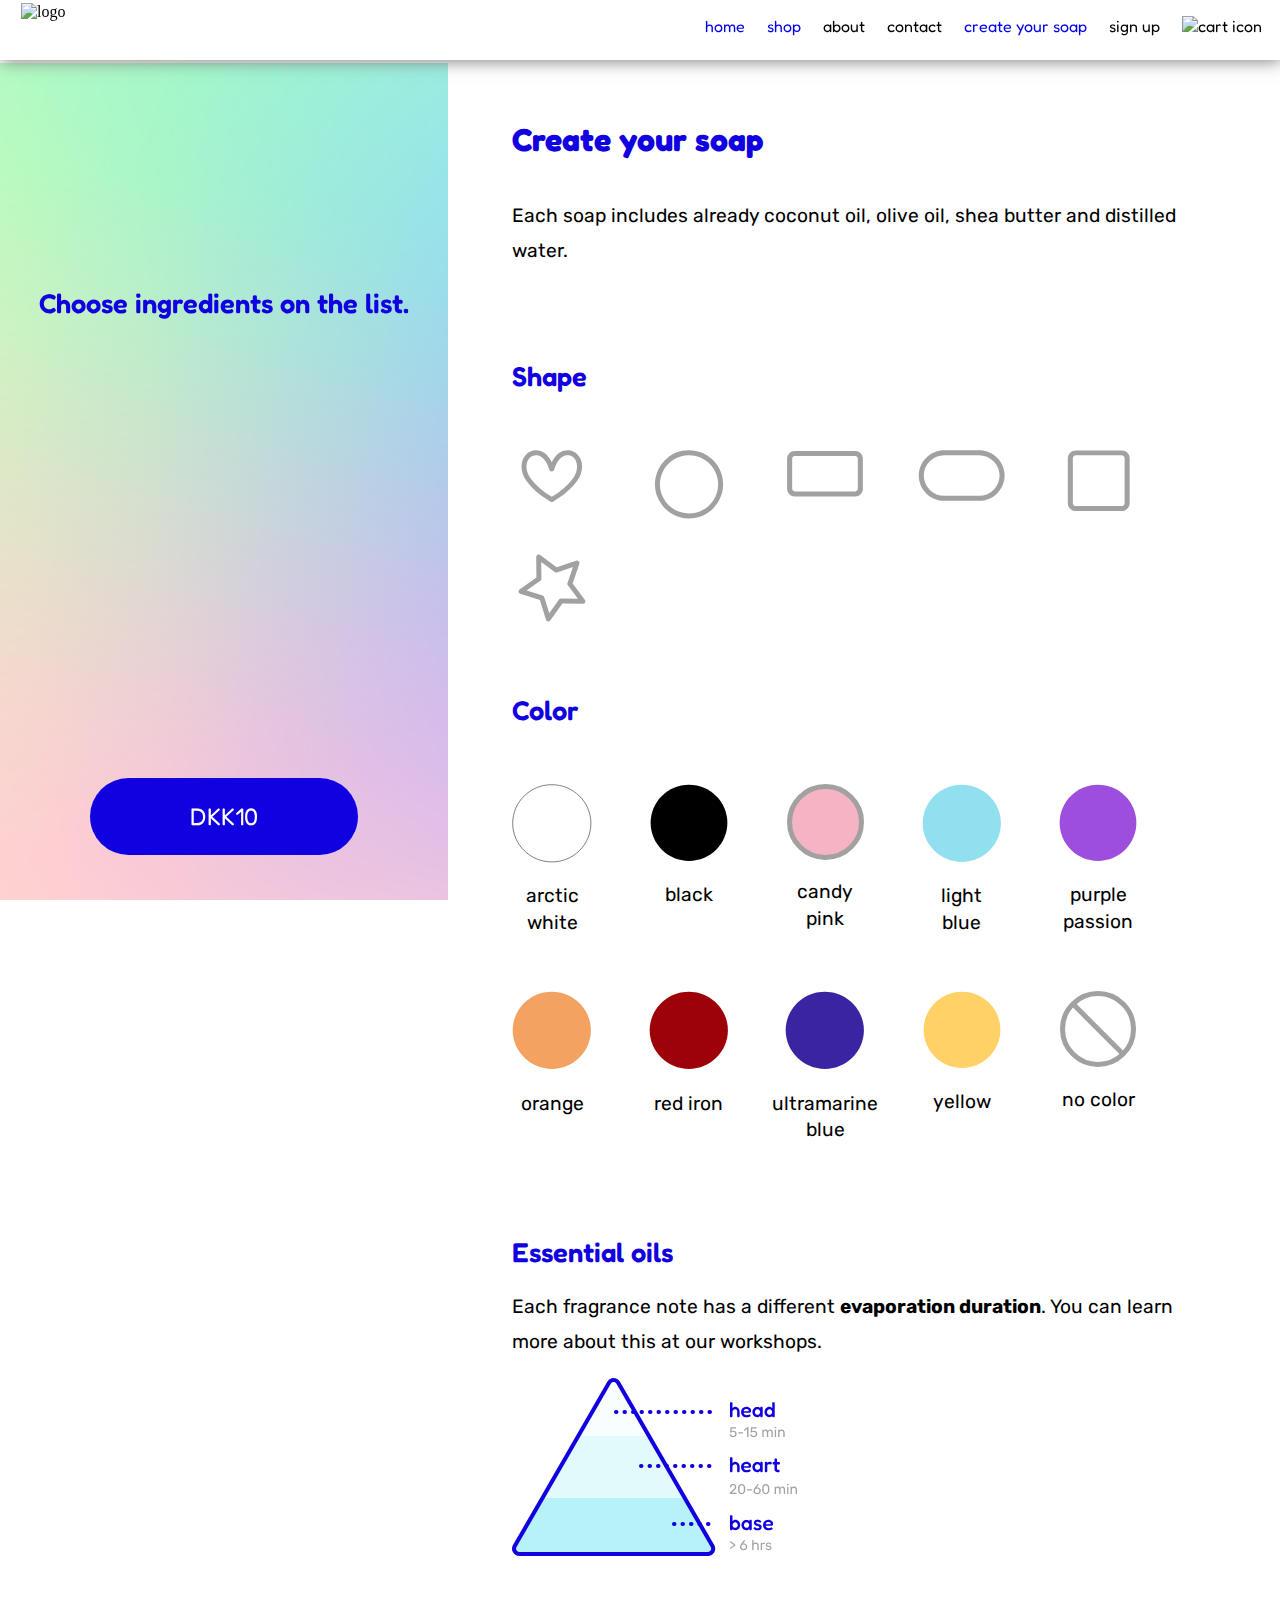
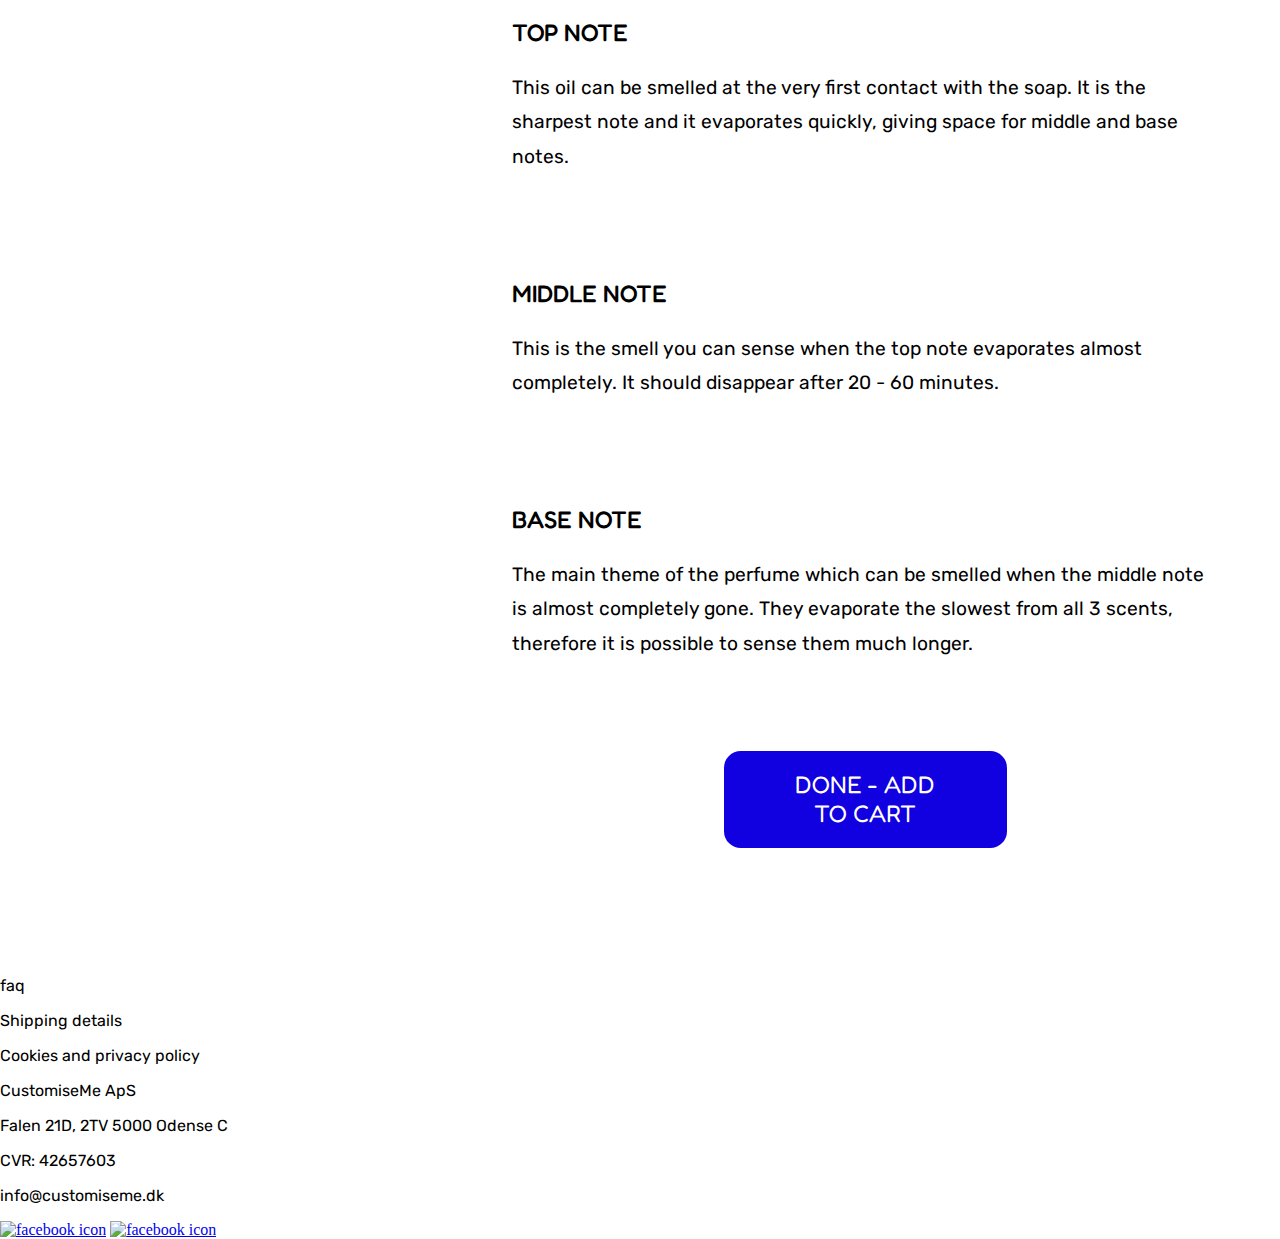
==== commit 7e07c97d: "almost finished customise page" ====
--- a/customise.html
+++ b/customise.html
@@ -26,61 +26,120 @@
     <main>
 
         <div id="product_grid">
-            <div class="sticky">
-                <img src="" alt="">
-                <div id="price_container"></div>
+
+            <!-- container for the image -->
+
+            <div id="grid_left">
+                <div id="start_creating">
+                    <h2>Choose ingredients on the list.</h2>
+                    <img src="css/assets/vectors/heart.svg" id="heart_icon" class="hidden">
+                    <img src="css/assets/vectors/cedar.svg" id="cedar_icon" class="hidden">
+                    <img src="css/assets/vectors/patchouli.svg" id="patchouli_icon" class="hidden">
+                    <img src="css/assets/vectors/rosemary.svg" id="rosemary_icon" class="hidden">
+                </div>
+                <img src="">
+                <div id="price_container">
+                    <p>DKK 0</p>
+                </div>
             </div>
 
+            <!-- container for the list -->
+
             <div id="grid_right">
-                <h2>Create your soap</h2>
+                <h1>Create your soap</h1>
                 <p>Each soap includes already coconut oil, olive oil, shea butter and distilled water.</p>
                 <div id="shapes">
-                    <h3>Shape</h3>
+                    <h2>Shape</h2>
+                    <div class="vis_container">
+                        <div class="color_icon">
+                            <img src="css/assets/shapes/heart.svg" class="first">
+                        </div>
+                        <div class="color_icon">
+                            <img src="css/assets/shapes/circle.svg" class="first">
+                        </div>
+                        <div class="color_icon">
+                            <img src="css/assets/shapes/rectangle.svg" class="first">
+                        </div>
+                        <div class="color_icon">
+                            <img src="css/assets/shapes/rounded.svg" class="first">
+                        </div>
+                        <div class="color_icon">
+                            <img src="css/assets/shapes/square.svg" class="first">
+                        </div>
+                        <div class="color_icon">
+                            <img src="css/assets/shapes/star.svg" class="first">
+                        </div>
+                    </div>
                 </div>
 
                 <div id="colors">
-                    <h3>Color</h3>
+                    <h2>Color</h2>
+                    <div class="vis_container">
+                        <div class="color_icon">
+                            <img src="css/assets/colors/white.svg" class="first">
+                            <p>arctic white</p>
+                        </div>
+                        <div class="color_icon">
+                            <img src="css/assets/colors/black.svg" class="first">
+                            <p>black</p>
+                        </div>
+                        <div class="color_icon">
+                            <img src="css/assets/colors/pink.svg" class="first">
+                            
+                            <p>candy pink</p>
+                        </div>
+                        <div class="color_icon">
+                            <img src="css/assets/colors/light_blue.svg" class="first">
+                            
+                            <p>light blue</p>
+                        </div>
+                        <div class="color_icon">
+                            <img src="css/assets/colors/purple.svg" class="first">
+                            
+                            <p>purple passion</p>
+                        </div>
+                        <div class="color_icon">
+                            <img src="css/assets/colors/orange.svg" class="first">
+                            
+                            <p>orange</p>
+                        </div>
+                        <div class="color_icon">
+                            <img src="css/assets/colors/red.svg" class="first">
+                            
+                            <p>red iron</p>
+                        </div>
+                        <div class="color_icon">
+                            <img src="css/assets/colors/ultramarine.svg" class="first">
+                            
+                            <p>ultramarine blue</p>
+                        </div>
+                        <div class="color_icon">
+                            <img src="css/assets/colors/yellow.svg" class="first">
+                            
+                            <p>yellow</p>
+                        </div>
+                        <div class="color_icon">
+                            <img src="css/assets/colors/no_color.svg" class="first">
+                            
+                            <p>no color</p>
+                        </div>
+                    </div>
                 </div>
 
                 <div id="oil">
-                    <h3>Essential oils</h3>
+                    <h2>Essential oils</h2>
+
+                    <p>Each fragrance note has a different <strong>evaporation duration</strong>. You can learn more about this at our workshops.</p>
+
+                    <img src="css/assets/pyramid.svg" id="pyramid" alt="pyramid of volatility of essential oils">
 
                     <!-- top note -->
 
-                    <div id="base_note">
-                        <h4>Top note</h4>
+                    <div id="top_note">
+                        <h3>Top note</h3>
                         <p>This oil can be smelled at the very first contact with the soap. It is the sharpest note and it evaporates quickly, giving space for middle and base notes.</p>
 
-                        <div class="oils_container">
-                            <div class="oil_info">
-                                <img src="" alt="">
-                                <h4>Bergamot</h4>
-                                <p>Can be used in the treatment of depression, stress, tension, fear, hysteria, infection (all types including skin), anorexia, psoriasis, eczema and general convalescence.</p>
-                            </div>
-                            <div class="button">
-                                <button>add</button>
-                            </div>
-                        </div>
-                        <div class="oils_container">
-                            <div class="oil_info">
-                                <img src="css/assets/orange.png" alt="Image of the ingredient">
-                                <h4>Orange sweet</h4>
-                                <p>A sunny and radiant oil, bringing happiness and warmth to the mind. It helps to relax and sleep at night. It can be used effectively on the immune system, as well as for colds, flu and to eliminate toxins from the body.</p>
-                            </div>
-                            <div class="button">
-                                <button>add</button>
-                            </div>
-                        </div>
-                        <div class="oils_container">
-                            <div class="oil_info">
-                                <img src="css/assets/orange.png" alt="Image of the ingredient">
-                                <h4>Orange sweet</h4>
-                                <p>A sunny and radiant oil, bringing happiness and warmth to the mind. It helps to relax and sleep at night. It can be used effectively on the immune system, as well as for colds, flu and to eliminate toxins from the body.</p>
-                            </div>
-                            <div class="button">
-                                <button>add</button>
-                            </div>
-                        </div>
+                    <div class="container_oils_top">
 
                         <template id="top_note_oil">
                             <div class="oils_container">
@@ -90,47 +149,20 @@
                                     <p></p>
                                 </div>
                                 <div class="button">
-                                    <button>add</button>
+                                    <button>add (+10 DKK)</button>
                                 </div>
                             </div>
                         </template>
 
+                    </div>
+
                         <!-- middle note -->
 
                         <div id="middle_note">
-                        <h4>Middle note</h4>
+                        <h3>Middle note</h3>
                         <p>This is the smell you can sense when the top note evaporates almost completely. It should disappear after 20 - 60 minutes.</p>
 
-                        <div class="oils_container">
-                            <div class="oil_info">
-                                <img src="" alt="">
-                                <h4>Bergamot</h4>
-                                <p>Can be used in the treatment of depression, stress, tension, fear, hysteria, infection (all types including skin), anorexia, psoriasis, eczema and general convalescence.</p>
-                            </div>
-                            <div class="button">
-                                <button>add</button>
-                            </div>
-                        </div>
-                        <div class="oils_container">
-                            <div class="oil_info">
-                                <img src="css/assets/orange.png" alt="Image of the ingredient">
-                                <h4>Orange sweet</h4>
-                                <p>A sunny and radiant oil, bringing happiness and warmth to the mind. It helps to relax and sleep at night. It can be used effectively on the immune system, as well as for colds, flu and to eliminate toxins from the body.</p>
-                            </div>
-                            <div class="button">
-                                <button>add</button>
-                            </div>
-                        </div>
-                        <div class="oils_container">
-                            <div class="oil_info">
-                                <img src="css/assets/orange.png" alt="Image of the ingredient">
-                                <h4>Orange sweet</h4>
-                                <p>A sunny and radiant oil, bringing happiness and warmth to the mind. It helps to relax and sleep at night. It can be used effectively on the immune system, as well as for colds, flu and to eliminate toxins from the body.</p>
-                            </div>
-                            <div class="button">
-                                <button>add</button>
-                            </div>
-                        </div>
+                        <div class="container_oils_middle">
 
                         <template id="middle_note_oil">
                             <div class="oils_container">
@@ -140,49 +172,22 @@
                                     <p></p>
                                 </div>
                                 <div class="button">
-                                    <button>add</button>
+                                    <button>add (+10 DKK)</button>
                                 </div>
                             </div>
                         </template>
 
+                        </div>
+
                         <!-- base note -->
 
                         <div id="base_note">
-                            <h4>Base note</h4>
+                            <h3>Base note</h3>
                             <p>The main theme of the perfume which can be smelled when the middle note is almost completely gone. They evaporate the slowest from all 3 scents, therefore it is possible to sense them much longer.</p>
+
+                        <div class="container_oils_base">
     
-                            <div class="oils_container">
-                                <div class="oil_info">
-                                    <img src="" alt="">
-                                    <h4>Bergamot</h4>
-                                    <p>Can be used in the treatment of depression, stress, tension, fear, hysteria, infection (all types including skin), anorexia, psoriasis, eczema and general convalescence.</p>
-                                </div>
-                                <div class="button">
-                                    <button>add</button>
-                                </div>
-                            </div>
-                            <div class="oils_container">
-                                <div class="oil_info">
-                                    <img src="css/assets/orange.png" alt="Image of the ingredient">
-                                    <h4>Orange sweet</h4>
-                                    <p>A sunny and radiant oil, bringing happiness and warmth to the mind. It helps to relax and sleep at night. It can be used effectively on the immune system, as well as for colds, flu and to eliminate toxins from the body.</p>
-                                </div>
-                                <div class="button">
-                                    <button>add</button>
-                                </div>
-                            </div>
-                            <div class="oils_container" class="added">
-                                <div class="oil_info">
-                                    <img src="css/assets/orange.png" alt="Image of the ingredient">
-                                    <h4>Orange sweet</h4>
-                                    <p>A sunny and radiant oil, bringing happiness and warmth to the mind. It helps to relax and sleep at night. It can be used effectively on the immune system, as well as for colds, flu and to eliminate toxins from the body.</p>
-                                </div>
-                                <div class="button">
-                                    <button>add</button>
-                                </div>
-                            </div>
-    
-                            <template id="middle_note_oil">
+                            <template id="base_note_oil">
                                 <div class="oils_container">
                                     <div class="oil_info">
                                         <img src="" alt="">
@@ -190,14 +195,22 @@
                                         <p></p>
                                     </div>
                                     <div class="button">
-                                        <button>add</button>
+                                        <button>add (+10 DKK)</button>
                                     </div>
                                 </div>
                             </template>
 
-                    </div>
-                </div>
+                        </div>
+
+                    </div>
+                </div>  
+
             </div>
+            
+        </div>
+
+        <button id="finished">done - add to cart</button>
+
         </div>
 
     </main>
@@ -225,5 +238,7 @@
         </div>
       </div>
     </footer>
+
+    <script src="javascript/customise.js"></script>
   </body>
 </html>
--- a/css/style_general.css
+++ b/css/style_general.css
@@ -14,42 +14,28 @@
   height: 6vh;
   padding: 3px;
   margin-left: 2vh;
-  margin-top: 1vh;
 }
 
 nav  {
+    background-color: #fff;
   width: 100%;
   display: flex;
   justify-content: space-between;
-  flex-wrap: wrap;
+  box-shadow: 0.05em 0.05em 1em #7c7c7c;
+  position: sticky;
+  position: -webkit-sticky;
+  top: 0;
+  z-index: 1;
 }
 
 nav ul li a {
   text-decoration: none;
 }
 
-#cart{
-  height: 4vh;
-}
-
-#navigation_list {
-  display: block;
-}
-
-#navigation_list li {
+nav ul li {
   display: inline-block;
   font-family: var(--primary-font);
-  margin-right: 3vh;
-}
-
-#navigation_list li a:visited {
-  color: black;
-}
-
-.hamburgermenu {
-  display: none;
-  height: 3.5vh;
-  cursor: pointer;
+  margin-right: 2vh;
 }
 
 #main_banner {
@@ -59,7 +45,7 @@
   height: 95vh;
   text-align: center;
   background-image: url(assets/background.svg);
-  background-repeat: no-repeat ;
+  background-repeat: no-repeat;
   background-size: cover;
 }
 
@@ -79,11 +65,9 @@
   width: 20vh;
   text-transform: uppercase;
 }
-
- #main_cta a {
+#main_cta a {
   margin: auto;
 }
-
 
 #more {
   grid-column: 2/3;
@@ -101,18 +85,15 @@
 #how {
   display: grid;
   grid-template-columns: 1fr 1fr 1fr;
-  gap: 2rem;
-  margin: 6rem;
   grid-template-rows: 0.6fr 1.5fr;
   margin-top: 20vh;
 }
 
 #how div {
   display: flex;
-  justify-content: space-between ;
+  justify-content: space-between;
   font-family: var(--primary-font);
   color: blue;
-  margin-top: 3vh;
 }
 
 #activities {
@@ -121,14 +102,10 @@
   grid-template-columns: 1fr 1fr;
   text-align: center;
   font-family: var(--primary-font);
-  background-color: #aaefd494;
-  align-items: center;
-  padding: 10vh;
 }
 
 #activities img {
-  max-width: 70%;
-  border-radius: 19px;
+  height: 15vh;
 }
 
 #activities button {
@@ -138,15 +115,10 @@
 }
 
 #how img {
-  height: 10vh;
+  height: 5vh;
+  margin-top: 1vh;
   margin-right: 1vh;
 }
-
-#how p {
-  display: flex;
-  margin: auto;
-}
-
 
 #how h2 {
   grid-column: 2/3;
@@ -173,36 +145,13 @@
   margin: auto;
 }
 
-#ready_made {
-  display: grid;
-  grid-template-columns: 1fr 1fr 1fr;
-  grid-template-rows: auto;
-  margin-top: 15vh;
-  height: 80vh;
-}
-
-#ready_made h2 {
-  grid-column: 2/3;
-  text-align: center;
-  color: blue;
-}
-
-footer {
-  font-family: var(--primary-font);
-  background: rgb(142,236,245);
-  background: linear-gradient(90deg, rgba(142,236,245,1) 0%, rgba(149,218,241,1) 35%, rgba(255,207,209,1) 100%); 
-  display: grid;
-  grid-template-columns: 1fr 1fr 1fr;
-  padding: 60px;
-  margin: auto;
-}
-
-
 :root {
   /* FONTS */
   --primary-font: "Fredoka", sans-serif;
   --secondary-font: "Rubik", sans-serif;
   --font-color: #464646;
+  --secondary-font-color: #ffffff;
+  --headline-color: #1100DF;
 
   /* BUTTONS */
   --button-white: white;
@@ -213,38 +162,31 @@
   margin: 0;
 }
 
+h1, h2, h3, h4 {
+    font-family: var(--primary-font);
+}
+
 h1 {
-  font-family: var(--primary-font);
+  color: var(--headline-color);
 }
 
 h2 {
-  font-family: var(--primary-font);
+  font-weight: 600;
+  color: var(--headline-color);
+  font-size: 1.7em;
+}
+
+p {
+    font-family: var(--secondary-font);
 }
 
 button {
-  background-color: var(--button-gradient);
+  background-color: var(--headline-color);
   max-width: 100%;
 }
 
-
-#links {
-  text-decoration: underline;
-}
-
-footer div {
-  margin: auto;
-}
-
-footer img {
-  height: 5vh;
-}
-
-#some img {
-  margin-left: 1.5rem;
-}
-
-
 /* PRODUCT PAGE  */
+
 .quantityPicker {
   display: flex;
   flex-direction: row;
@@ -293,7 +235,7 @@
   font-family: var(--primary-font);
   font-size: 2.4em;
   font-weight: 300;
-  padding-top: 0.2rem;
+  padding-top: 1.2rem;
   padding-bottom: 0.2rem;
   margin: 0;
 }
@@ -339,111 +281,426 @@
   row-gap: 0.5rem;
 }
 
-@media only screen and (max-width: 970px) {
-  #how {
-    grid-template-rows: auto;
+/* PRODUCTLIST PAGE */
+
+.productlist {
+  font-family: var(--secondary-font);
+}
+
+.showingProductsText {
+  display: flex;
+  justify-content: center;
+  padding: 1rem;
+}
+
+.dropdown {
+  position: relative;
+  display: inline-block;
+}
+
+.dropdown-content {
+  display: none;
+  position: absolute;
+  background-color: #f9f9f9;
+  min-width: 160px;
+  box-shadow: 0px 8px 16px 0px rgba(0, 0, 0, 0.2);
+  z-index: 1;
+}
+
+.dropdown:hover .dropdown-content {
+  display: block;
+}
+
+#filters {
+  display: flex;
+  max-width: 100%;
+  justify-content: space-between;
+  padding-top: 1rem;
+}
+
+#filters button {
+  padding: 0.6rem 3rem 0.6rem 3rem;
+  border-radius: 3px;
+  font-size: 1.2rem;
+}
+
+.productlist {
+  display: grid;
+  grid-template-columns: 1fr;
+  padding: 8%;
+}
+
+.productlist article {
+  padding: 1rem 0 2.5rem 0;
+}
+
+article h2 {
+  border: 0px;
+  font-weight: 400;
+  font-size: 1.8em;
+  min-height: 3.4rem;
+  padding: 0%;
+  margin: 0;
+  background-color: var(--button-gradient);
+  border-radius: 0px 0px 20px 20px;
+  display: flex;
+  justify-content: center;
+  align-items: center;
+  color: var(--secondary-font-color);
+}
+
+article .price {
+  font-family: var(--secondary-font);
+  font-size: 2rem;
+  margin: 0;
+  padding-left: 1rem;
+}
+
+.productWithText {
+  display: flex;
+  flex-direction: column;
+  padding-bottom: 1.2rem;
+}
+.productlist article img {
+  max-width: 100%;
+  border-radius: 20px 20px 0px 0px;
+}
+
+.smallAddToCartButton {
+  border-radius: 20px;
+  padding: 1rem;
+}
+
+article .addToCartArea {
+  display: flex;
+  flex-direction: row;
+  justify-content: space-between;
+  align-items: flex-end;
+}
+
+/* customise page */
+
+#grid_right p {
+  font-size: 1.2em;
+  line-height: 180%;
+}
+
+#grid_right h1 {
+  font-size: 2em;
+  font-weight: 700;
+}
+
+#grid_right h2 {
+  font-size: 1.7em;
+  font-weight: 600;
+}
+
+#grid_right h3 {
+  font-size: 1.5em;
+  font-weight: 500;
+  text-transform: uppercase;
+}
+
+#grid_right h4 {
+font-weight: 500;
+columns: var(--headline-color);
+text-transform: uppercase;
+color: var(--headline-color);
+}
+
+#product_grid {
+    display: grid;
+    grid-template-columns: 35% 60%;
+    grid-gap: 5%;
+}
+
+#grid_left {
+  
+    position: -webkit-sticky;
+    position: sticky;
+    top: 7vh;
+    background-image: url(assets/customise_soap_background.svg);
+    background-repeat: no-repeat;
+    background-position: center;
+    background-size: cover;
+    width: 100%;
+    height: 93vh;
+    display: flex;
+    flex-direction: column;
+    justify-content: center;
+}
+
+#start_creating {
+    width: 100%;
+    height: 100%;
+    position: relative;
+    align-self: center;
+}
+
+#start_creating h2 {
+  position: static;
+  margin-top: 50%;
+  text-align: center;
+}
+
+#start_creating img#cedar_icon {
+  position: absolute;
+  width: 18%;
+  aspect-ratio: 12 / 13;
+  top: 8%;
+  left: 65%;
+  animation: swing 2s ease-in-out infinite;
+}
+
+#start_creating img#patchouli_icon {
+  position: absolute;
+  width: 14%;
+  aspect-ratio: 9 / 11;
+  top: 75%;
+  left: 22%;
+  animation: swing 2s ease-in-out infinite;
+}
+
+#start_creating img#rosemary_icon {
+  position: absolute;
+  width: 13%;
+  aspect-ratio: 108 / 211;
+  top: 13%;
+  left: 10%;
+  animation: swing2 2s ease-in-out infinite;
+}
+
+#heart_icon {
+  position: absolute;
+  top: 32%;
+  left: 25.5%;
+  width: 50%;
+  aspect-ratio: 48 / 41;
+}
+
+#price_container {
+  margin-bottom: 10%;
+    height: 10%;
+    width: 60%;
+    background-color: #1100DF;
+    border-radius: 2.5em;
+    align-self: center;
+    justify-self: center;
+    display: flex;
+    justify-content: center;
+    align-items: center;
+}
+
+#price_container p {
+    color: #fff;
+    font-family: var(--primary-font);
+    font-size: 1.5em;
+}
+
+/* ingredients */
+
+#grid_right {
+    display: flex;
+    flex-direction: column;
+    padding: 5% 8% 10% 0;
+}
+
+#shapes, #colors, #oil {
+    margin-top: 7%;
+}
+
+.vis_container {
+    display: flex;
+    flex-direction: row;
+    flex-wrap: wrap;
+    gap: 8%;
+}
+
+.color_icon {
+    margin-top: 5%;
+    width: 5em;
+    height: auto;
+    display: flex;
+    flex-direction: column;
+    align-items: center;
+}
+
+#colors .color_icon p {
+  text-align: center;
+  line-height: 140%;
+}
+
+/* essential oils */
+
+#pyramid {
+  margin: auto;
+}
+
+#top_note {
+  margin-top: 8%;
+}
+
+#base_note, #middle_note {
+  margin-top: 12%;
+}
+
+.container_oils_top, .container_oils_middle, .container_oils_base {
+  display: flex;
+  flex-direction: row;
+  flex-wrap: wrap;
+  gap: 4%;
+}
+
+.oils_container {
+  margin-top: 5%;
+  padding: 2% 2% 4% 2%;
+  box-shadow: 0.05em 0.05em 0.8em #9c9c9c;
+  border-radius: 1em;
+  width: 13em;
+  display: flex;
+  flex-direction: column;
+  align-items: center;
+  justify-content: space-around;
+}
+
+.oil_info {
+  display: flex;
+  flex-direction: column;
+  align-items: center;
+}
+
+#grid_right .oil_info p {
+  font-size: 1em;
+  line-height: 160%;
+}
+
+.oil_info h4 {
+  margin-top: 1.3em;
+  margin-bottom: 0;
+  font-size: 1.3em;
+}
+
+.oil_info img {
+    width: 90%;
+}
+
+.oils_container button {
+  padding: 0.6em 3em 0.6em 3em;
+  border-radius: 0.7em;
+  background-color: var(--headline-color);
+  border: none;
+  font-family: var(--primary-font);
+  font-size: 1em;
+  color: #fff;
+}
+
+#finished {
+  width: 40%;
+  margin: 10% 0 5% 0;
+  padding: 0.8em 2.5em 0.8em 2.5em;
+  border-radius: 0.7em;
+  background-color: var(--headline-color);
+  border: none;
+  font-family: var(--primary-font);
+  text-transform: uppercase;
+  font-size: 1.5em;
+  color: #fff;
+  align-self: center;
+}
+
+.hidden {
+  display: none;
+}
+
+.color {
+  color: var(--headline-color);
+  font-weight: 400;
+}
+
+.color_icon:focus {
+  filter: invert(24%) sepia(82%) saturate(7413%) hue-rotate(248deg) brightness(75%) contrast(150%);
+}
+
+.color_icon:hover {
+  filter: invert(24%) sepia(82%) saturate(7413%) hue-rotate(248deg) brightness(75%) contrast(150%);
+  font-weight: 500;
+}
+
+/* keyframes */
+
+@keyframes swing {
+  50% {transform: rotateZ(0.3rad);}
+  100% {transform: rotateZ(0);}
+}
+
+@keyframes swing2 {
+  50% {transform: rotateZ(-0.3rad);}
+  100% {transform: rotateZ(0);}
+}
+
+/* MEDIA QUERIES */
+
+/* RESPONSIVE PRODUCTPAGE - DESKTOP */
+@media (min-width: 665px) {
+  /* main {
+    display: grid;
+    grid-template-columns: 1fr 1fr;
+  } */
+
+  .productInfoArea {
+    display: grid;
+    grid-template-columns: 1fr;
+    padding: 10%;
+    padding-top: 4%;
   }
-  #how p {
-    text-align: center;
+
+  .productpage img {
+    position: -webkit-sticky; /* Safari */
+    position: sticky;
+    top: 0;
+    min-width: 100%;
   }
-  #how h2{
-    grid-column: 1/4;
+
+  .quantityPicker {
+    display: flex;
+    flex-direction: row;
+    padding-top: 2rem;
+    padding-bottom: 1rem;
+    padding-left: 2rem;
+    padding-right: 2rem;
+    min-width: 85%;
+    justify-content: space-around;
+    justify-self: center;
   }
-  #how div {
-    display: inline-block;
-    margin-top: 5vh;
+
+  .amountArea {
+    min-width: 20%;
+    border: 1px solid;
+    border-radius: 5px;
+    display: flex;
+    align-items: center;
+    justify-content: center;
+    font-family: var(--secondary-font);
   }
-  #how img {
-    display: block;
-    margin-left: auto;
-    margin-right: auto;
-    margin-bottom: 2vh;
+
+  .quantityPicker button {
+    padding: 0.8rem;
+    min-width: 30%;
+    border-radius: 5px;
+    border: none;
+    font-size: 100%;
   }
-  #uniquesoap {
-    grid-column: 1/4;
-    grid-row: 2/3;
-    margin: auto;
+
+  .addToCart {
+    padding: 0.9rem;
+    min-width: 100%;
+    border-radius: 10px;
+    min-height: 4rem;
+    border: none;
+    font-size: 1.5rem;
+    font-family: var(--primary-font);
+    justify-self: center;
   }
-  
-  #highquality {
-    grid-column: 1/4;
-    grid-row: 3/4;
-    margin: auto;
-  }
-  #organicproducts {
-    grid-column: 1/4;
-    grid-row: 4/5;
-    margin: auto;
-  }
-  #activities {
-    grid-template-rows: auto;
-    row-gap: 10vh;
-    padding: 4vh;
-  }
-  #activities img {
-    width: 100%;
-  }
-  #activities article {
-    display: inline-block;
-  }
-  #createsoap {
-    grid-row: 2/3;
-    grid-column: 1/3;
-  }
-  #workshop {
-    grid-row: 1/2;
-    grid-column: 1/3;
-  }
-}
-
-/*burgermenu*/
-
-@media only screen and (max-width: 680px) {
-  .hamburgermenu {
-    display: block;
-    margin-top: 3vh;
-    margin-right: 1vh;
-  }
-  #navigation_list {
-    display: none;
-    width: 100%;
-    flex-direction: column;
-    text-align: center;
-    row-gap: 1vh;
-  }
-  #navigation_list.show {
-    display: flex;
-
-  }
-}
-
-/*footer*/
-
-@media only screen and (max-width: 760px) {
-  footer {
-    grid-template-rows: auto;
-    text-align: center;
-  }
-  footer div {
-    padding: 10px;
-  }
-  #links {
-    grid-row: 1/2;
-    grid-column: 1/4;
-  }
-  #address {
-    grid-row: 2/3;
-    grid-column: 1/4;
-  }
-  #contact {
-    grid-row: 3/4;
-    grid-column: 1/4;
-  }
-  #some img {
-    margin-left: 0;
-  }
-  #some {
-    display: flex;
-    justify-content: space-around;
-  }
-}+}
+
+
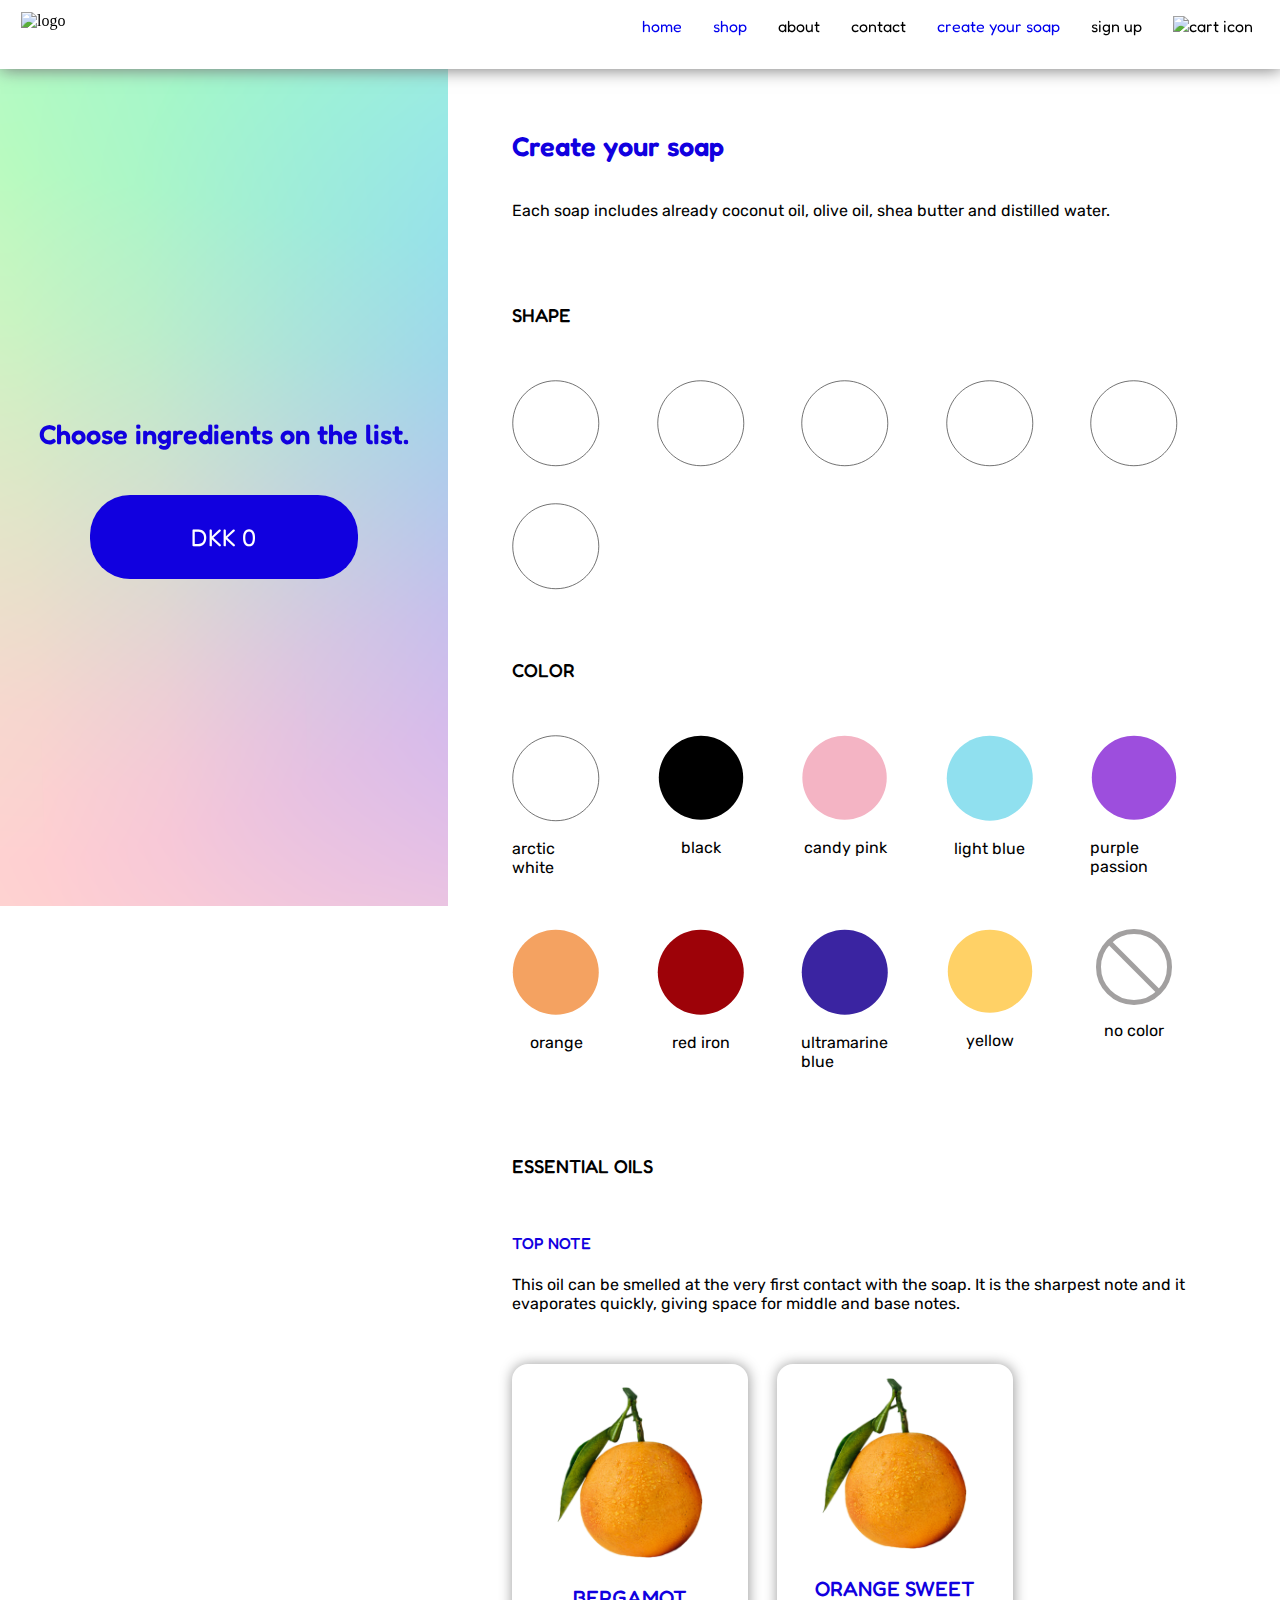
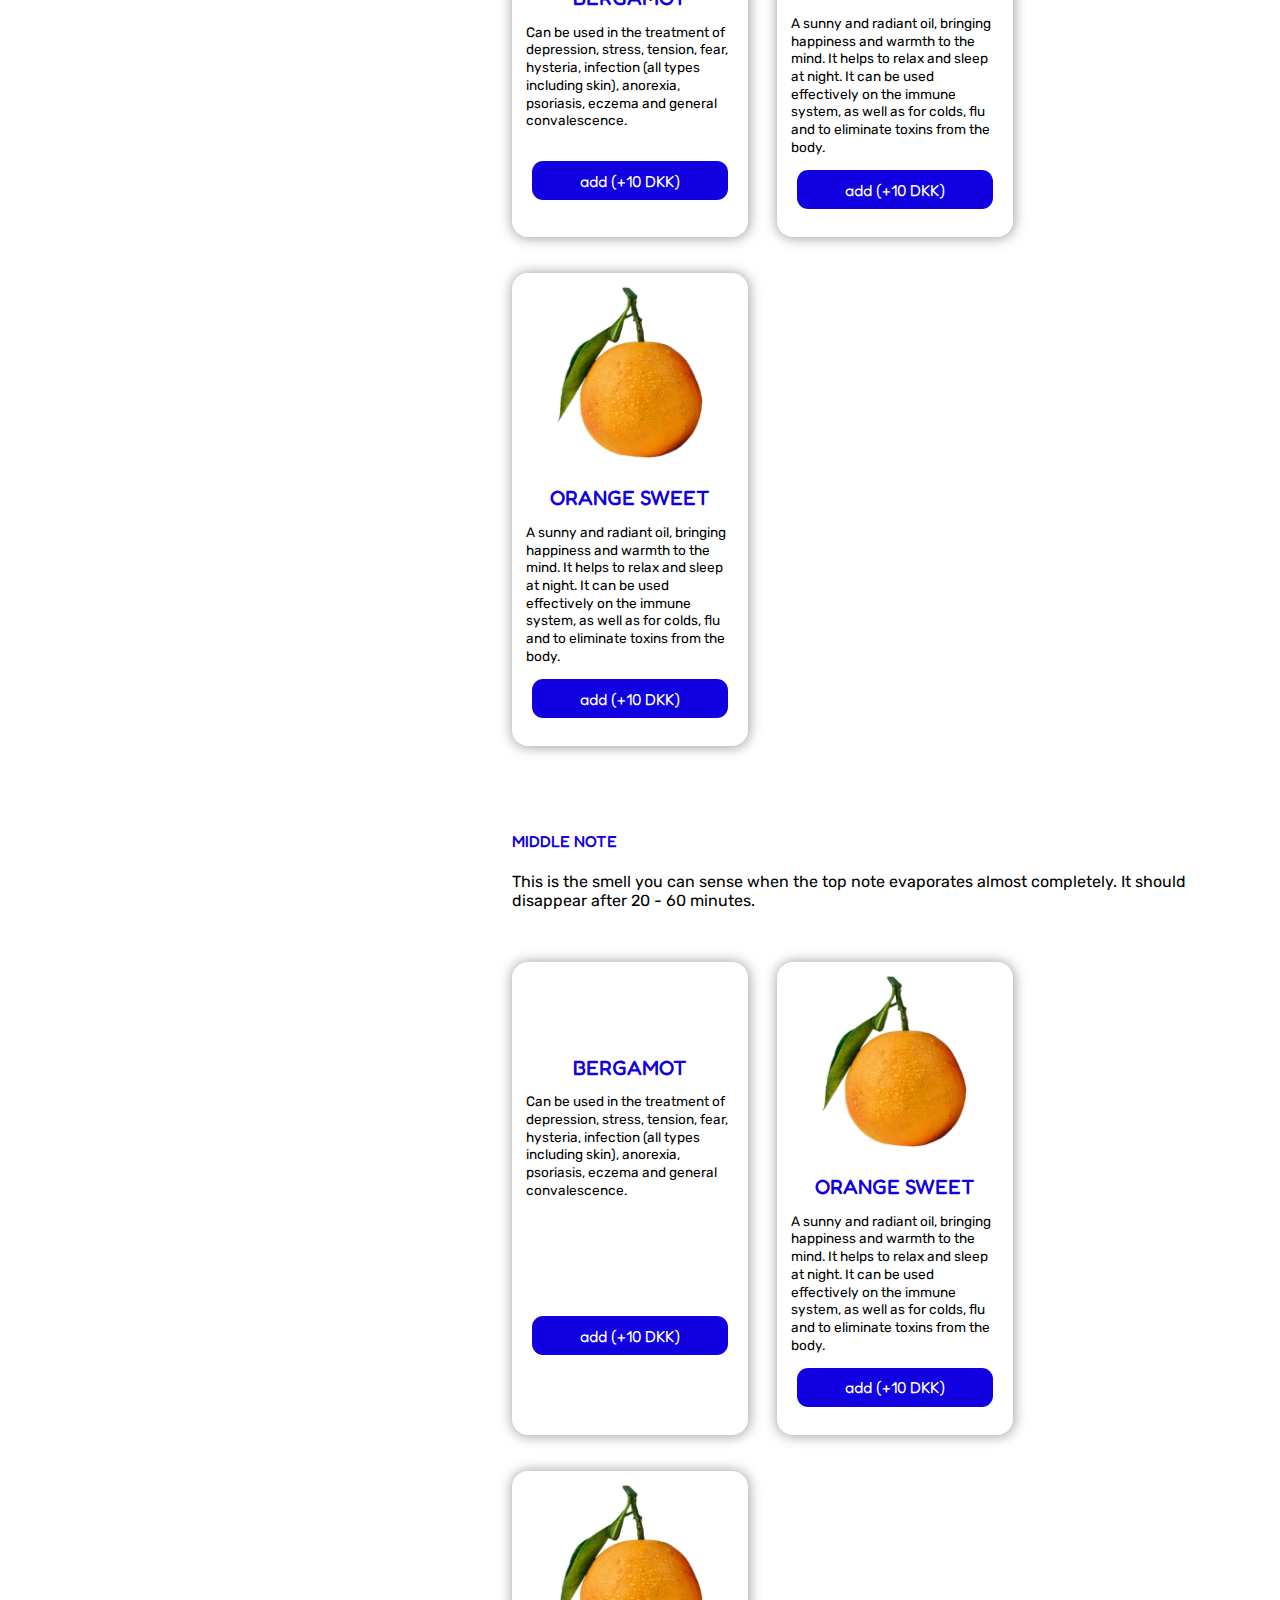
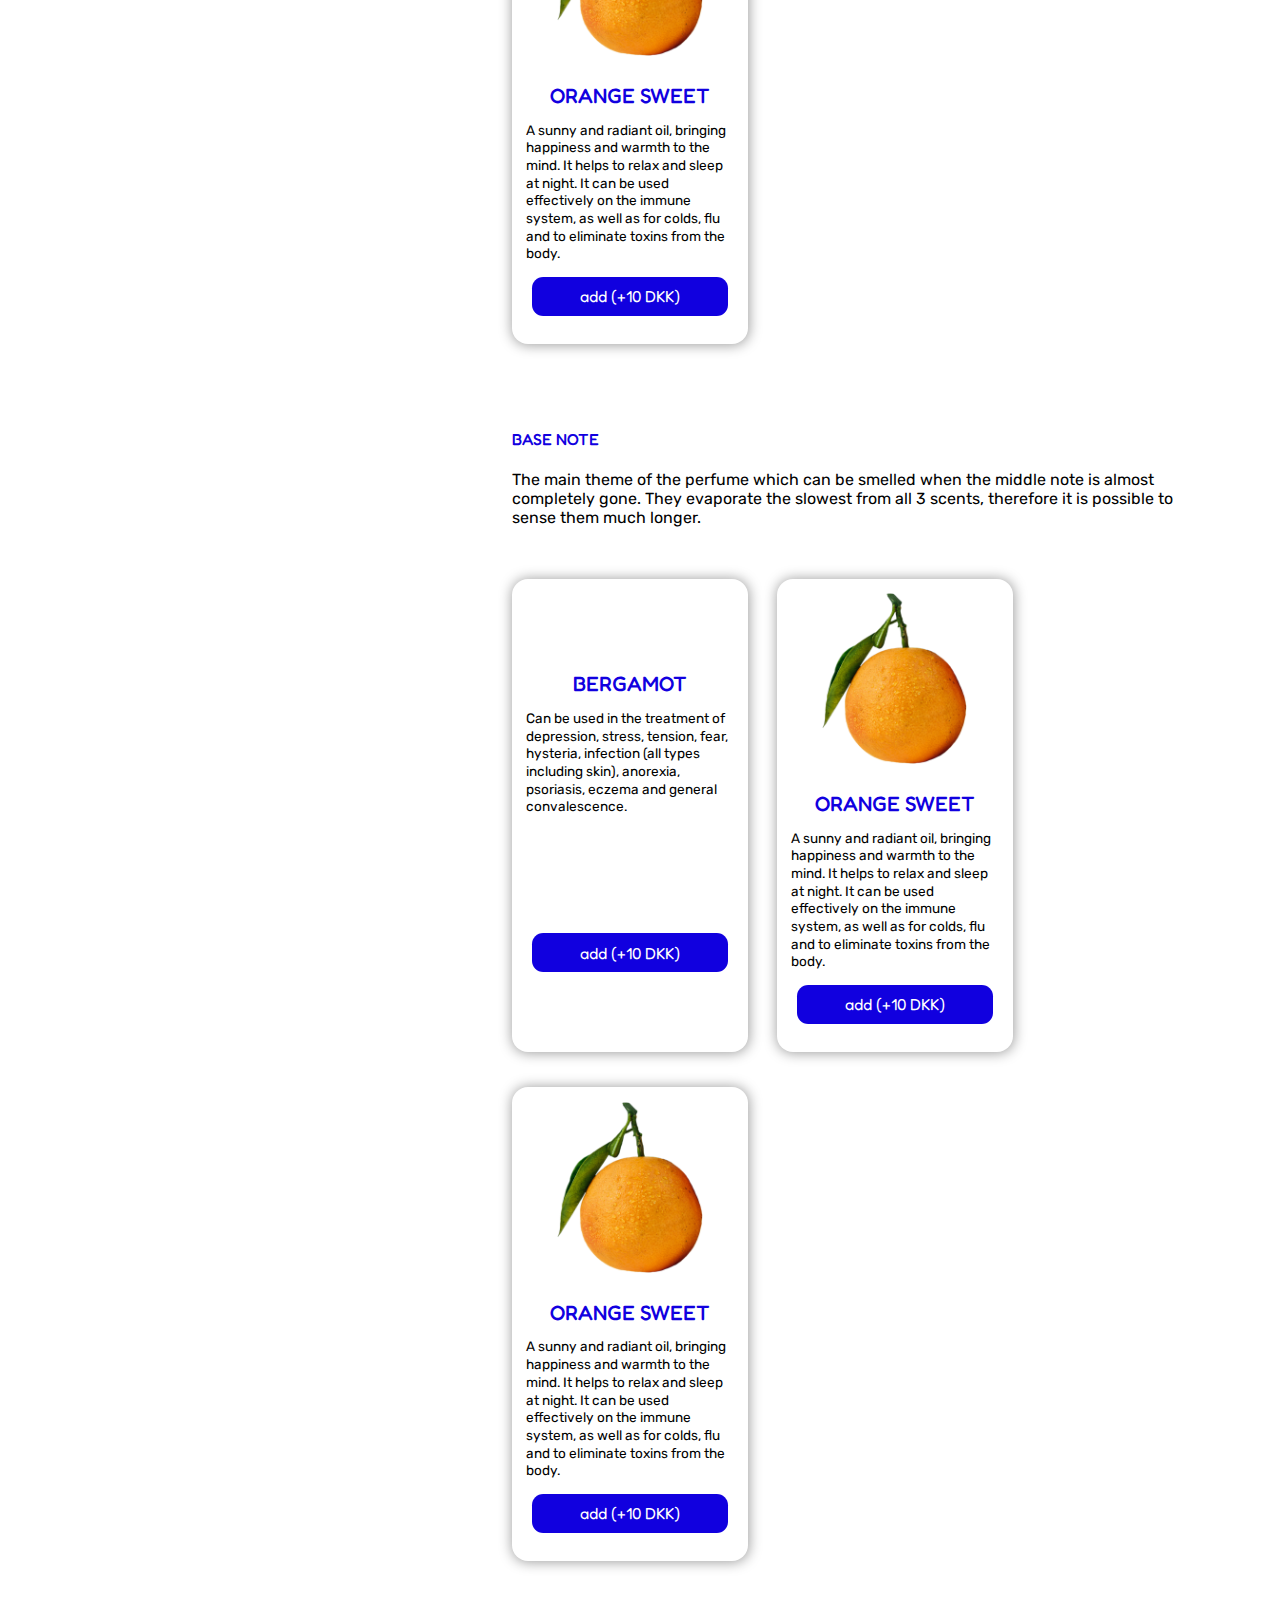
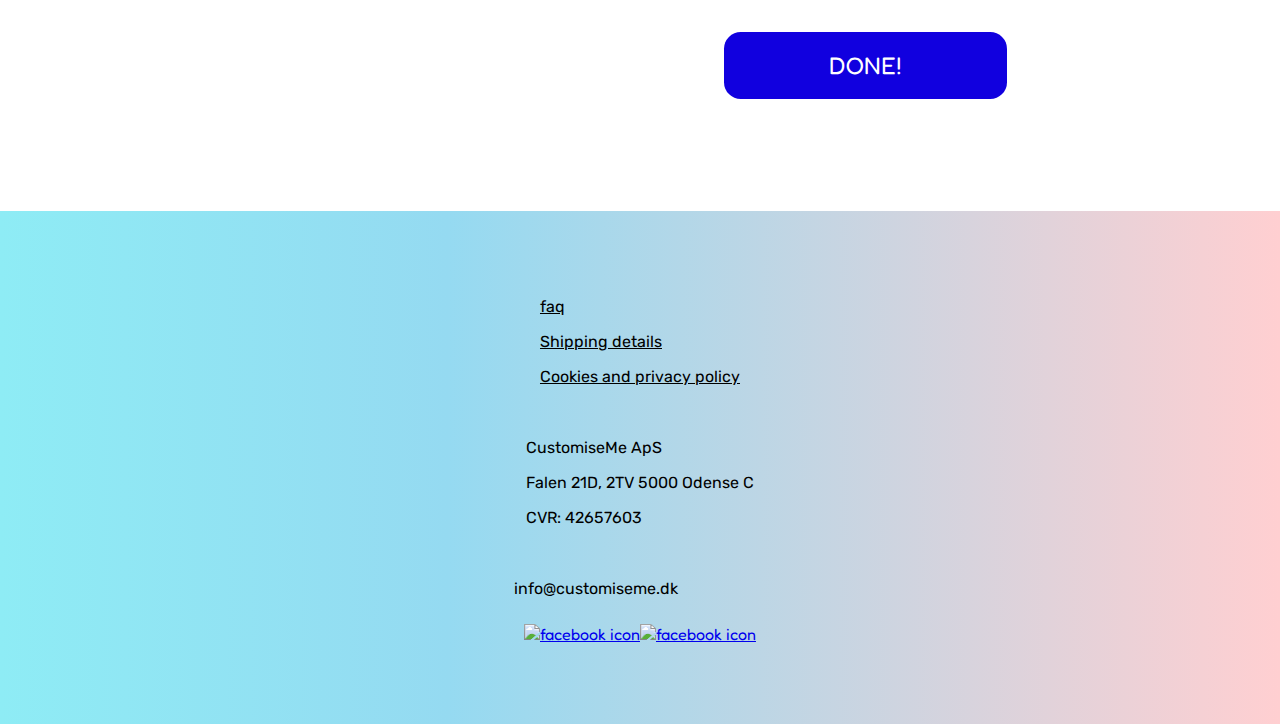
==== commit f363d68e: "Merge branch 'horizontal-scroll'resolving conflicts" ====
--- a/customise.html
+++ b/customise.html
@@ -32,10 +32,6 @@
             <div id="grid_left">
                 <div id="start_creating">
                     <h2>Choose ingredients on the list.</h2>
-                    <img src="css/assets/vectors/heart.svg" id="heart_icon" class="hidden">
-                    <img src="css/assets/vectors/cedar.svg" id="cedar_icon" class="hidden">
-                    <img src="css/assets/vectors/patchouli.svg" id="patchouli_icon" class="hidden">
-                    <img src="css/assets/vectors/rosemary.svg" id="rosemary_icon" class="hidden">
                 </div>
                 <img src="">
                 <div id="price_container">
@@ -46,100 +42,106 @@
             <!-- container for the list -->
 
             <div id="grid_right">
-                <h1>Create your soap</h1>
+                <h2>Create your soap</h2>
                 <p>Each soap includes already coconut oil, olive oil, shea butter and distilled water.</p>
                 <div id="shapes">
-                    <h2>Shape</h2>
+                    <h3>Shape</h3>
                     <div class="vis_container">
-                        <div class="color_icon">
-                            <img src="css/assets/shapes/heart.svg" class="first">
-                        </div>
-                        <div class="color_icon">
-                            <img src="css/assets/shapes/circle.svg" class="first">
-                        </div>
-                        <div class="color_icon">
-                            <img src="css/assets/shapes/rectangle.svg" class="first">
-                        </div>
-                        <div class="color_icon">
-                            <img src="css/assets/shapes/rounded.svg" class="first">
-                        </div>
-                        <div class="color_icon">
-                            <img src="css/assets/shapes/square.svg" class="first">
-                        </div>
-                        <div class="color_icon">
-                            <img src="css/assets/shapes/star.svg" class="first">
-                        </div>
+                        <div class="color_icon"><img src="css/assets/colors/white.svg"></div>
+                        <div class="color_icon"><img src="css/assets/colors/white.svg"></div>
+                        <div class="color_icon"><img src="css/assets/colors/white.svg"></div>
+                        <div class="color_icon"><img src="css/assets/colors/white.svg"></div>
+                        <div class="color_icon"><img src="css/assets/colors/white.svg"></div>
+                        <div class="color_icon"><img src="css/assets/colors/white.svg"></div>
                     </div>
                 </div>
 
                 <div id="colors">
-                    <h2>Color</h2>
+                    <h3>Color</h3>
                     <div class="vis_container">
                         <div class="color_icon">
-                            <img src="css/assets/colors/white.svg" class="first">
+                            <img src="css/assets/colors/white.svg">
                             <p>arctic white</p>
                         </div>
                         <div class="color_icon">
-                            <img src="css/assets/colors/black.svg" class="first">
+                            <img src="css/assets/colors/black.svg">
                             <p>black</p>
                         </div>
                         <div class="color_icon">
-                            <img src="css/assets/colors/pink.svg" class="first">
-                            
+                            <img src="css/assets/colors/candy_pink.svg">
                             <p>candy pink</p>
                         </div>
                         <div class="color_icon">
-                            <img src="css/assets/colors/light_blue.svg" class="first">
-                            
+                            <img src="css/assets/colors/light_blue.svg">
                             <p>light blue</p>
                         </div>
                         <div class="color_icon">
-                            <img src="css/assets/colors/purple.svg" class="first">
-                            
+                            <img src="css/assets/colors/purple.svg">
                             <p>purple passion</p>
                         </div>
                         <div class="color_icon">
-                            <img src="css/assets/colors/orange.svg" class="first">
-                            
+                            <img src="css/assets/colors/orange.svg">
                             <p>orange</p>
                         </div>
                         <div class="color_icon">
-                            <img src="css/assets/colors/red.svg" class="first">
-                            
+                            <img src="css/assets/colors/red.svg">
                             <p>red iron</p>
                         </div>
                         <div class="color_icon">
-                            <img src="css/assets/colors/ultramarine.svg" class="first">
-                            
+                            <img src="css/assets/colors/ultramarine.svg">
                             <p>ultramarine blue</p>
                         </div>
                         <div class="color_icon">
-                            <img src="css/assets/colors/yellow.svg" class="first">
-                            
+                            <img src="css/assets/colors/yellow.svg">
                             <p>yellow</p>
                         </div>
                         <div class="color_icon">
-                            <img src="css/assets/colors/no_color.svg" class="first">
-                            
+                            <img src="css/assets/colors/no_color.svg">
                             <p>no color</p>
                         </div>
                     </div>
                 </div>
 
                 <div id="oil">
-                    <h2>Essential oils</h2>
-
-                    <p>Each fragrance note has a different <strong>evaporation duration</strong>. You can learn more about this at our workshops.</p>
-
-                    <img src="css/assets/pyramid.svg" id="pyramid" alt="pyramid of volatility of essential oils">
+                    <h3>Essential oils</h3>
 
                     <!-- top note -->
 
                     <div id="top_note">
-                        <h3>Top note</h3>
+                        <h4>Top note</h4>
                         <p>This oil can be smelled at the very first contact with the soap. It is the sharpest note and it evaporates quickly, giving space for middle and base notes.</p>
 
-                    <div class="container_oils_top">
+                    <div class="vis_container_oils">
+                        <div class="oils_container">
+                            <div class="oil_info">
+                                <img src="css/assets/orange.png" alt="Image of the ingredient">
+                                <h4>Bergamot</h4>
+                                <p>Can be used in the treatment of depression, stress, tension, fear, hysteria, infection (all types including skin), anorexia, psoriasis, eczema and general convalescence.</p>
+                            </div>
+                            <div class="button">
+                                <button>add (+10 DKK)</button>
+                            </div>
+                        </div>
+                        <div class="oils_container">
+                            <div class="oil_info">
+                                <img src="css/assets/orange.png" alt="Image of the ingredient">
+                                <h4>Orange sweet</h4>
+                                <p>A sunny and radiant oil, bringing happiness and warmth to the mind. It helps to relax and sleep at night. It can be used effectively on the immune system, as well as for colds, flu and to eliminate toxins from the body.</p>
+                            </div>
+                            <div class="button">
+                                <button>add (+10 DKK)</button>
+                            </div>
+                        </div>
+                        <div class="oils_container">
+                            <div class="oil_info">
+                                <img src="css/assets/orange.png" alt="Image of the ingredient">
+                                <h4>Orange sweet</h4>
+                                <p>A sunny and radiant oil, bringing happiness and warmth to the mind. It helps to relax and sleep at night. It can be used effectively on the immune system, as well as for colds, flu and to eliminate toxins from the body.</p>
+                            </div>
+                            <div class="button">
+                                <button>add (+10 DKK)</button>
+                            </div>
+                        </div>
 
                         <template id="top_note_oil">
                             <div class="oils_container">
@@ -159,10 +161,41 @@
                         <!-- middle note -->
 
                         <div id="middle_note">
-                        <h3>Middle note</h3>
+                        <h4>Middle note</h4>
                         <p>This is the smell you can sense when the top note evaporates almost completely. It should disappear after 20 - 60 minutes.</p>
 
-                        <div class="container_oils_middle">
+                        <div class="vis_container_oils">
+
+                        <div class="oils_container">
+                            <div class="oil_info">
+                                <img src="" alt="">
+                                <h4>Bergamot</h4>
+                                <p>Can be used in the treatment of depression, stress, tension, fear, hysteria, infection (all types including skin), anorexia, psoriasis, eczema and general convalescence.</p>
+                            </div>
+                            <div class="button">
+                                <button>add (+10 DKK)</button>
+                            </div>
+                        </div>
+                        <div class="oils_container">
+                            <div class="oil_info">
+                                <img src="css/assets/orange.png" alt="Image of the ingredient">
+                                <h4>Orange sweet</h4>
+                                <p>A sunny and radiant oil, bringing happiness and warmth to the mind. It helps to relax and sleep at night. It can be used effectively on the immune system, as well as for colds, flu and to eliminate toxins from the body.</p>
+                            </div>
+                            <div class="button">
+                                <button>add (+10 DKK)</button>
+                            </div>
+                        </div>
+                        <div class="oils_container">
+                            <div class="oil_info">
+                                <img src="css/assets/orange.png" alt="Image of the ingredient">
+                                <h4>Orange sweet</h4>
+                                <p>A sunny and radiant oil, bringing happiness and warmth to the mind. It helps to relax and sleep at night. It can be used effectively on the immune system, as well as for colds, flu and to eliminate toxins from the body.</p>
+                            </div>
+                            <div class="button">
+                                <button>add (+10 DKK)</button>
+                            </div>
+                        </div>
 
                         <template id="middle_note_oil">
                             <div class="oils_container">
@@ -182,12 +215,43 @@
                         <!-- base note -->
 
                         <div id="base_note">
-                            <h3>Base note</h3>
+                            <h4>Base note</h4>
                             <p>The main theme of the perfume which can be smelled when the middle note is almost completely gone. They evaporate the slowest from all 3 scents, therefore it is possible to sense them much longer.</p>
 
-                        <div class="container_oils_base">
+                        <div class="vis_container_oils">
     
-                            <template id="base_note_oil">
+                            <div class="oils_container">
+                                <div class="oil_info">
+                                    <img src="" alt="">
+                                    <h4>Bergamot</h4>
+                                    <p>Can be used in the treatment of depression, stress, tension, fear, hysteria, infection (all types including skin), anorexia, psoriasis, eczema and general convalescence.</p>
+                                </div>
+                                <div class="button">
+                                    <button>add (+10 DKK)</button>
+                                </div>
+                            </div>
+                            <div class="oils_container">
+                                <div class="oil_info">
+                                    <img src="css/assets/orange.png" alt="Image of the ingredient">
+                                    <h4>Orange sweet</h4>
+                                    <p>A sunny and radiant oil, bringing happiness and warmth to the mind. It helps to relax and sleep at night. It can be used effectively on the immune system, as well as for colds, flu and to eliminate toxins from the body.</p>
+                                </div>
+                                <div class="button">
+                                    <button>add (+10 DKK)</button>
+                                </div>
+                            </div>
+                            <div class="oils_container" class="added">
+                                <div class="oil_info">
+                                    <img src="css/assets/orange.png" alt="Image of the ingredient">
+                                    <h4>Orange sweet</h4>
+                                    <p>A sunny and radiant oil, bringing happiness and warmth to the mind. It helps to relax and sleep at night. It can be used effectively on the immune system, as well as for colds, flu and to eliminate toxins from the body.</p>
+                                </div>
+                                <div class="button">
+                                    <button>add (+10 DKK)</button>
+                                </div>
+                            </div>
+    
+                            <template id="middle_note_oil">
                                 <div class="oils_container">
                                     <div class="oil_info">
                                         <img src="" alt="">
@@ -209,7 +273,7 @@
             
         </div>
 
-        <button id="finished">done - add to cart</button>
+        <button id="finished">done!</button>
 
         </div>
 
@@ -238,7 +302,5 @@
         </div>
       </div>
     </footer>
-
-    <script src="javascript/customise.js"></script>
   </body>
 </html>
--- a/css/style_general.css
+++ b/css/style_general.css
@@ -14,10 +14,11 @@
   height: 6vh;
   padding: 3px;
   margin-left: 2vh;
-}
-
-nav  {
-    background-color: #fff;
+  margin-top: 1vh;
+}
+
+nav {
+  background-color: #fff;
   width: 100%;
   display: flex;
   justify-content: space-between;
@@ -26,16 +27,35 @@
   position: -webkit-sticky;
   top: 0;
   z-index: 1;
+  flex-wrap: wrap;
 }
 
 nav ul li a {
   text-decoration: none;
 }
 
-nav ul li {
+#cart {
+  height: 4vh;
+}
+
+#navigation_list {
+  display: block;
+}
+
+#navigation_list li {
   display: inline-block;
   font-family: var(--primary-font);
-  margin-right: 2vh;
+  margin-right: 3vh;
+}
+
+#navigation_list li a:visited {
+  color: black;
+}
+
+.hamburgermenu {
+  display: none;
+  height: 3.5vh;
+  cursor: pointer;
 }
 
 #main_banner {
@@ -85,6 +105,8 @@
 #how {
   display: grid;
   grid-template-columns: 1fr 1fr 1fr;
+  gap: 2rem;
+  margin: 6rem;
   grid-template-rows: 0.6fr 1.5fr;
   margin-top: 20vh;
 }
@@ -94,6 +116,7 @@
   justify-content: space-between;
   font-family: var(--primary-font);
   color: blue;
+  margin-top: 3vh;
 }
 
 #activities {
@@ -102,10 +125,14 @@
   grid-template-columns: 1fr 1fr;
   text-align: center;
   font-family: var(--primary-font);
+  background-color: #aaefd494;
+  align-items: center;
+  padding: 10vh;
 }
 
 #activities img {
-  height: 15vh;
+  max-width: 70%;
+  border-radius: 19px;
 }
 
 #activities button {
@@ -115,9 +142,13 @@
 }
 
 #how img {
-  height: 5vh;
-  margin-top: 1vh;
+  height: 10vh;
   margin-right: 1vh;
+}
+
+#how p {
+  display: flex;
+  margin: auto;
 }
 
 #how h2 {
@@ -142,6 +173,35 @@
 #organicproducts {
   grid-column: 3/4;
   grid-row: 2/3;
+  margin: auto;
+}
+
+#ready_made {
+  display: grid;
+  grid-template-columns: 1fr 1fr 1fr;
+  grid-template-rows: auto;
+  margin-top: 15vh;
+  height: 80vh;
+}
+
+#ready_made h2 {
+  grid-column: 2/3;
+  text-align: center;
+  color: blue;
+}
+
+footer {
+  font-family: var(--primary-font);
+  background: rgb(142, 236, 245);
+  background: linear-gradient(
+    90deg,
+    rgba(142, 236, 245, 1) 0%,
+    rgba(149, 218, 241, 1) 35%,
+    rgba(255, 207, 209, 1) 100%
+  );
+  display: grid;
+  grid-template-columns: 1fr 1fr 1fr;
+  padding: 60px;
   margin: auto;
 }
 
@@ -151,19 +211,25 @@
   --secondary-font: "Rubik", sans-serif;
   --font-color: #464646;
   --secondary-font-color: #ffffff;
-  --headline-color: #1100DF;
+  --headline-color: #1100df;
 
   /* BUTTONS */
   --button-white: white;
-  --button-gradient: blue;
+  --button-gradient: #1100df;
+  --button-hover-colour: #1002ad;
+  --subtle-hover-colour: #ffcfd1;
+  --subtle-hover-colour2: #8eecf5;
 }
 
 body {
   margin: 0;
 }
 
-h1, h2, h3, h4 {
-    font-family: var(--primary-font);
+h1,
+h2,
+h3,
+h4 {
+  font-family: var(--primary-font);
 }
 
 h1 {
@@ -177,12 +243,33 @@
 }
 
 p {
-    font-family: var(--secondary-font);
+  font-family: var(--secondary-font);
 }
 
 button {
-  background-color: var(--headline-color);
+  background-color: var(--button-gradient);
   max-width: 100%;
+}
+
+button:hover {
+  background-color: var(--button-hover-colour);
+  max-width: 100%;
+}
+
+#links {
+  text-decoration: underline;
+}
+
+footer div {
+  margin: auto;
+}
+
+footer img {
+  height: 5vh;
+}
+
+#some img {
+  margin-left: 1.5rem;
 }
 
 /* PRODUCT PAGE  */
@@ -281,34 +368,119 @@
   row-gap: 0.5rem;
 }
 
+/*horizontal scroll*/
+
+#ready_made {
+  display: grid;
+  grid-template-columns: 1fr 1fr 1fr;
+  grid-template-rows: auto;
+}
+
+.soap {
+  display: flex;
+  gap: 2rem;
+  margin-top: 10vh;
+  margin-bottom: 10vh;
+}
+
+#ready_made h2 {
+  grid-column: 1/4;
+  text-align: center;
+  grid-row: 1/2;
+}
+
+.horizontal {
+  grid-row: 2/3;
+  grid-column: 1/4;
+  overflow-x: auto;
+  margin-left: 5vh;
+}
+
 /* PRODUCTLIST PAGE */
-
-.productlist {
-  font-family: var(--secondary-font);
-}
 
 .showingProductsText {
   display: flex;
   justify-content: center;
   padding: 1rem;
+}
+
+article a {
+  font-size: 0px;
 }
 
 .dropdown {
   position: relative;
   display: inline-block;
+  max-width: 100%;
+}
+
+.dropdownFilter {
+  position: relative;
+  display: inline-block;
+}
+
+.sortByList {
+  display: flex;
+}
+
+.sortListItem {
+  list-style: none;
+  padding: 1rem 2rem 1rem 1.5rem;
+}
+
+.sortListItem:hover {
+  background-color: var(--subtle-hover-colour);
+}
+
+.filterList {
+  display: flex;
+}
+
+.filterList ul {
+  margin: 0;
+  padding: 1rem 0 0 0;
+}
+
+.filterListItem {
+  list-style: none;
+  padding: 1rem 5rem 1rem 1.5rem;
+  display: flex;
+  flex-direction: row;
 }
 
 .dropdown-content {
   display: none;
   position: absolute;
   background-color: #f9f9f9;
-  min-width: 160px;
+  min-width: fit-content;
   box-shadow: 0px 8px 16px 0px rgba(0, 0, 0, 0.2);
   z-index: 1;
 }
 
 .dropdown:hover .dropdown-content {
   display: block;
+}
+
+.dropdownFilter:hover .dropdown-content {
+  display: block;
+  margin-left: -6rem;
+}
+
+.smallSquare {
+  max-width: 1rem;
+  min-width: 1rem;
+  min-height: 1rem;
+  max-height: 1rem;
+  border: 1px solid;
+  margin-right: 1rem;
+}
+
+.smallSquare:hover {
+  background-color: var(--subtle-hover-colour);
+}
+
+.smallSquare:active {
+  background-color: var(--subtle-hover-colour2);
 }
 
 #filters {
@@ -328,18 +500,18 @@
   display: grid;
   grid-template-columns: 1fr;
   padding: 8%;
+  font-family: var(--secondary-font);
 }
 
 .productlist article {
-  padding: 1rem 0 2.5rem 0;
+  padding: 1rem 0 4rem 0;
 }
 
 article h2 {
   border: 0px;
   font-weight: 400;
-  font-size: 1.8em;
-  min-height: 3.4rem;
-  padding: 0%;
+  min-height: fit-content;
+  padding: 0.8rem;
   margin: 0;
   background-color: var(--button-gradient);
   border-radius: 0px 0px 20px 20px;
@@ -347,6 +519,10 @@
   justify-content: center;
   align-items: center;
   color: var(--secondary-font-color);
+}
+
+.productlist article a p {
+  display: none;
 }
 
 article .price {
@@ -361,6 +537,7 @@
   flex-direction: column;
   padding-bottom: 1.2rem;
 }
+
 .productlist article img {
   max-width: 100%;
   border-radius: 20px 20px 0px 0px;
@@ -378,44 +555,231 @@
   align-items: flex-end;
 }
 
-/* customise page */
-
-#grid_right p {
-  font-size: 1.2em;
-  line-height: 180%;
-}
-
-#grid_right h1 {
-  font-size: 2em;
-  font-weight: 700;
-}
-
-#grid_right h2 {
-  font-size: 1.7em;
-  font-weight: 600;
-}
-
-#grid_right h3 {
-  font-size: 1.5em;
-  font-weight: 500;
-  text-transform: uppercase;
-}
-
-#grid_right h4 {
-font-weight: 500;
-columns: var(--headline-color);
-text-transform: uppercase;
-color: var(--headline-color);
-}
-
-#product_grid {
+#quiz {
+  min-height: 18rem;
+  position: relative;
+  border-radius: 20px;
+  background-color: white;
+  display: flex;
+  flex-direction: column;
+  align-items: center;
+  justify-content: center;
+  margin-bottom: 4rem;
+
+  font-size: 1em;
+  background-image: linear-gradient(
+    to right,
+    #aaeed5 0%,
+    #95daf1 50%,
+    #ffcfd1 100%
+  );
+}
+
+/* #quiz h2 {
+  padding: 1rem;
+} */
+
+#quiz button {
+  border-radius: 20px;
+  padding: 1.2rem 3.2rem 1.2rem 3.2rem;
+  font-size: 1.5rem;
+}
+
+/* MEDIA QUERIES */
+/* RESPONSIVE PRODUCTLIST - FOR DESKTOP */
+@media (min-width: 665px) {
+  .productsGrid {
+    display: grid;
+    grid-template-columns: 1fr 1fr;
+    grid-template-rows: auto;
+    grid-column-gap: 8%;
+  }
+}
+
+@media (min-width: 886px) {
+  .productsGrid {
+    display: grid;
+    grid-template-columns: 1fr 1fr 1fr;
+    grid-template-rows: auto;
+    grid-column-gap: 8%;
+  }
+
+  article .price {
+    padding-left: 0;
+  }
+}
+
+/* RESPONSIVE PRODUCTPAGE - FOR DESKTOP */
+@media (min-width: 665px) {
+  .productpage {
+    display: grid;
+    grid-template-columns: 1fr 1fr;
+  }
+
+  #ready_made {
+    display: grid;
+    grid-template-columns: 1fr 1fr 1fr;
+    grid-template-rows: auto;
+  }
+
+  .soap {
+    display: flex;
+    gap: 2rem;
+    margin-top: 10vh;
+    margin-bottom: 10vh;
+  }
+
+  #ready_made h2 {
+    grid-column: 1/4;
+    text-align: center;
+    grid-row: 1/2;
+  }
+
+  .horizontal {
+    grid-row: 2/3;
+    grid-column: 1/4;
+    overflow-x: auto;
+    margin-left: 5vh;
+  }
+
+  /* ::-webkit-scrollbar-track {
+  background-image: linear-gradient(180deg, #D0368A 0%, #708AD4 99%);
+  box-shadow: inset 2px 2px 5px 0 rgba(#fff, 0.5);
+  border-radius: 100px;
+} */
+
+  .product_link button {
+    padding: 5px;
+    border-radius: 20px;
+    width: 15vh;
+  }
+
+  .product_link {
+    text-align: center;
+    display: grid;
+    grid-template-rows: auto;
+  }
+
+  .product_link h3 {
+    font-family: var(--primary-font);
+    line-height: 1.5rem;
+  }
+
+  .price {
+    font-family: var(--primary-font);
+  }
+
+  .product_link img {
+    height: 200px;
+    border-radius: 15px;
+  }
+
+  @media only screen and (max-width: 970px) {
+    #how {
+      grid-template-rows: auto;
+    }
+    #how p {
+      text-align: center;
+    }
+    #how h2 {
+      grid-column: 1/4;
+    }
+    #how div {
+      display: inline-block;
+      margin-top: 5vh;
+    }
+    #how img {
+      display: block;
+      margin-left: auto;
+      margin-right: auto;
+      margin-bottom: 2vh;
+    }
+    #uniquesoap {
+      grid-column: 1/4;
+      grid-row: 2/3;
+      margin: auto;
+    }
+
+    #highquality {
+      grid-column: 1/4;
+      grid-row: 3/4;
+      margin: auto;
+    }
+    #organicproducts {
+      grid-column: 1/4;
+      grid-row: 4/5;
+      margin: auto;
+    }
+    #activities {
+      grid-template-rows: auto;
+      row-gap: 10vh;
+      padding: 4vh;
+    }
+    #activities img {
+      width: 100%;
+    }
+    #activities article {
+      display: inline-block;
+    }
+    #createsoap {
+      grid-row: 2/3;
+      grid-column: 1/3;
+    }
+    #workshop {
+      grid-row: 1/2;
+      grid-column: 1/3;
+    }
+  }
+
+  /*burgermenu*/
+
+  @media only screen and (max-width: 680px) {
+    .hamburgermenu {
+      display: block;
+      margin-top: 3vh;
+      margin-right: 1vh;
+    }
+    #navigation_list {
+      display: none;
+      width: 100%;
+      flex-direction: column;
+      text-align: center;
+      row-gap: 1.5vh;
+    }
+    #navigation_list.show {
+      display: flex;
+    }
+  }
+
+  /*footer*/
+
+  @media only screen and (max-width: 760px) {
+    footer {
+      grid-template-rows: auto;
+      text-align: center;
+    }
+  }
+  /* customise page */
+
+  #grid_right h3 {
+    font-weight: 500;
+    text-transform: uppercase;
+  }
+
+  #grid_right h4 {
+    font-weight: 500;
+    columns: var(--headline-color);
+    text-transform: uppercase;
+    color: var(--headline-color);
+  }
+
+  #product_grid {
     display: grid;
     grid-template-columns: 35% 60%;
     grid-gap: 5%;
-}
-
-#grid_left {
-  
+  }
+
+  #grid_left {
     position: -webkit-sticky;
     position: sticky;
     top: 7vh;
@@ -423,284 +787,167 @@
     background-repeat: no-repeat;
     background-position: center;
     background-size: cover;
-    width: 100%;
     height: 93vh;
     display: flex;
     flex-direction: column;
     justify-content: center;
-}
-
-#start_creating {
-    width: 100%;
-    height: 100%;
-    position: relative;
+  }
+
+  #start_creating {
     align-self: center;
-}
-
-#start_creating h2 {
-  position: static;
-  margin-top: 50%;
-  text-align: center;
-}
-
-#start_creating img#cedar_icon {
-  position: absolute;
-  width: 18%;
-  aspect-ratio: 12 / 13;
-  top: 8%;
-  left: 65%;
-  animation: swing 2s ease-in-out infinite;
-}
-
-#start_creating img#patchouli_icon {
-  position: absolute;
-  width: 14%;
-  aspect-ratio: 9 / 11;
-  top: 75%;
-  left: 22%;
-  animation: swing 2s ease-in-out infinite;
-}
-
-#start_creating img#rosemary_icon {
-  position: absolute;
-  width: 13%;
-  aspect-ratio: 108 / 211;
-  top: 13%;
-  left: 10%;
-  animation: swing2 2s ease-in-out infinite;
-}
-
-#heart_icon {
-  position: absolute;
-  top: 32%;
-  left: 25.5%;
-  width: 50%;
-  aspect-ratio: 48 / 41;
-}
-
-#price_container {
-  margin-bottom: 10%;
+  }
+
+  #price_container {
+    margin-top: 5%;
     height: 10%;
     width: 60%;
-    background-color: #1100DF;
+    background-color: #1100df;
     border-radius: 2.5em;
     align-self: center;
     justify-self: center;
     display: flex;
     justify-content: center;
     align-items: center;
-}
-
-#price_container p {
+  }
+
+  #price_container p {
     color: #fff;
     font-family: var(--primary-font);
     font-size: 1.5em;
-}
-
-/* ingredients */
-
-#grid_right {
+  }
+
+  /* ingredients */
+
+  #grid_right {
     display: flex;
     flex-direction: column;
     padding: 5% 8% 10% 0;
-}
-
-#shapes, #colors, #oil {
+  }
+
+  #shapes,
+  #colors,
+  #oil {
     margin-top: 7%;
-}
-
-.vis_container {
+  }
+
+  .vis_container {
     display: flex;
     flex-direction: row;
     flex-wrap: wrap;
     gap: 8%;
-}
-
-.color_icon {
+  }
+
+  .color_icon {
     margin-top: 5%;
-    width: 5em;
-    height: auto;
+    width: 5.5em;
+    aspect-ratio: 1/1;
     display: flex;
     flex-direction: column;
     align-items: center;
-}
-
-#colors .color_icon p {
-  text-align: center;
-  line-height: 140%;
-}
-
-/* essential oils */
-
-#pyramid {
-  margin: auto;
-}
-
-#top_note {
-  margin-top: 8%;
-}
-
-#base_note, #middle_note {
-  margin-top: 12%;
-}
-
-.container_oils_top, .container_oils_middle, .container_oils_base {
-  display: flex;
-  flex-direction: row;
-  flex-wrap: wrap;
-  gap: 4%;
-}
-
-.oils_container {
-  margin-top: 5%;
-  padding: 2% 2% 4% 2%;
-  box-shadow: 0.05em 0.05em 0.8em #9c9c9c;
-  border-radius: 1em;
-  width: 13em;
-  display: flex;
-  flex-direction: column;
-  align-items: center;
-  justify-content: space-around;
-}
-
-.oil_info {
-  display: flex;
-  flex-direction: column;
-  align-items: center;
-}
-
-#grid_right .oil_info p {
-  font-size: 1em;
-  line-height: 160%;
-}
-
-.oil_info h4 {
-  margin-top: 1.3em;
-  margin-bottom: 0;
-  font-size: 1.3em;
-}
-
-.oil_info img {
-    width: 90%;
-}
-
-.oils_container button {
-  padding: 0.6em 3em 0.6em 3em;
-  border-radius: 0.7em;
-  background-color: var(--headline-color);
-  border: none;
-  font-family: var(--primary-font);
-  font-size: 1em;
-  color: #fff;
-}
-
-#finished {
-  width: 40%;
-  margin: 10% 0 5% 0;
-  padding: 0.8em 2.5em 0.8em 2.5em;
-  border-radius: 0.7em;
-  background-color: var(--headline-color);
-  border: none;
-  font-family: var(--primary-font);
-  text-transform: uppercase;
-  font-size: 1.5em;
-  color: #fff;
-  align-self: center;
-}
-
-.hidden {
-  display: none;
-}
-
-.color {
-  color: var(--headline-color);
-  font-weight: 400;
-}
-
-.color_icon:focus {
-  filter: invert(24%) sepia(82%) saturate(7413%) hue-rotate(248deg) brightness(75%) contrast(150%);
-}
-
-.color_icon:hover {
-  filter: invert(24%) sepia(82%) saturate(7413%) hue-rotate(248deg) brightness(75%) contrast(150%);
-  font-weight: 500;
-}
-
-/* keyframes */
-
-@keyframes swing {
-  50% {transform: rotateZ(0.3rad);}
-  100% {transform: rotateZ(0);}
-}
-
-@keyframes swing2 {
-  50% {transform: rotateZ(-0.3rad);}
-  100% {transform: rotateZ(0);}
-}
-
-/* MEDIA QUERIES */
-
-/* RESPONSIVE PRODUCTPAGE - DESKTOP */
-@media (min-width: 665px) {
-  /* main {
-    display: grid;
-    grid-template-columns: 1fr 1fr;
-  } */
-
-  .productInfoArea {
-    display: grid;
-    grid-template-columns: 1fr;
-    padding: 10%;
-    padding-top: 4%;
-  }
-
-  .productpage img {
-    position: -webkit-sticky; /* Safari */
-    position: sticky;
-    top: 0;
-    min-width: 100%;
-  }
-
-  .quantityPicker {
+  }
+
+  /* essential oils */
+
+  #top_note {
+    margin-top: 8%;
+  }
+
+  #base_note,
+  #middle_note {
+    margin-top: 12%;
+  }
+
+  .vis_container_oils {
     display: flex;
     flex-direction: row;
-    padding-top: 2rem;
-    padding-bottom: 1rem;
-    padding-left: 2rem;
-    padding-right: 2rem;
-    min-width: 85%;
+    flex-wrap: wrap;
+    gap: 4%;
+  }
+
+  .oils_container {
+    margin-top: 5%;
+    padding: 2% 2% 4% 2%;
+    box-shadow: 0.05em 0.05em 0.8em #9c9c9c;
+    border-radius: 1em;
+    width: 13em;
+    display: flex;
+    flex-direction: column;
+    align-items: center;
     justify-content: space-around;
-    justify-self: center;
-  }
-
-  .amountArea {
-    min-width: 20%;
-    border: 1px solid;
-    border-radius: 5px;
+  }
+
+  .oil_info {
     display: flex;
+    flex-direction: column;
     align-items: center;
-    justify-content: center;
-    font-family: var(--secondary-font);
-  }
-
-  .quantityPicker button {
-    padding: 0.8rem;
-    min-width: 30%;
-    border-radius: 5px;
+  }
+
+  .oil_info p {
+    font-size: 0.85em;
+    line-height: 130%;
+  }
+
+  .oil_info h4 {
+    margin-top: 1.3em;
+    margin-bottom: 0;
+    font-size: 1.3em;
+  }
+
+  .oil_info img {
+    width: 70%;
+  }
+
+  .oils_container button {
+    padding: 0.6em 3em 0.6em 3em;
+    border-radius: 0.7em;
+    background-color: var(--headline-color);
     border: none;
-    font-size: 100%;
-  }
-
-  .addToCart {
-    padding: 0.9rem;
-    min-width: 100%;
-    border-radius: 10px;
-    min-height: 4rem;
+    font-family: var(--primary-font);
+    font-size: 1em;
+    color: #fff;
+  }
+
+  /* .added .oil_info {
+  opacity: 60%;
+}
+
+.added button {
+  background-color: #7c7c7c;
+} */
+
+  #finished {
+    width: 40%;
+    margin: 10% 0 5% 0;
+    padding: 0.8em 2.5em 0.8em 2.5em;
+    border-radius: 0.7em;
+    background-color: var(--headline-color);
     border: none;
-    font-size: 1.5rem;
     font-family: var(--primary-font);
-    justify-self: center;
-  }
-}
-
-
+    text-transform: uppercase;
+    font-size: 1.5em;
+    color: #fff;
+    align-self: center;
+  }
+  footer div {
+    padding: 10px;
+  }
+  #links {
+    grid-row: 1/2;
+    grid-column: 1/4;
+  }
+  #address {
+    grid-row: 2/3;
+    grid-column: 1/4;
+  }
+  #contact {
+    grid-row: 3/4;
+    grid-column: 1/4;
+  }
+  #some img {
+    margin-left: 0;
+  }
+  #some {
+    display: flex;
+    justify-content: space-around;
+  }
+}
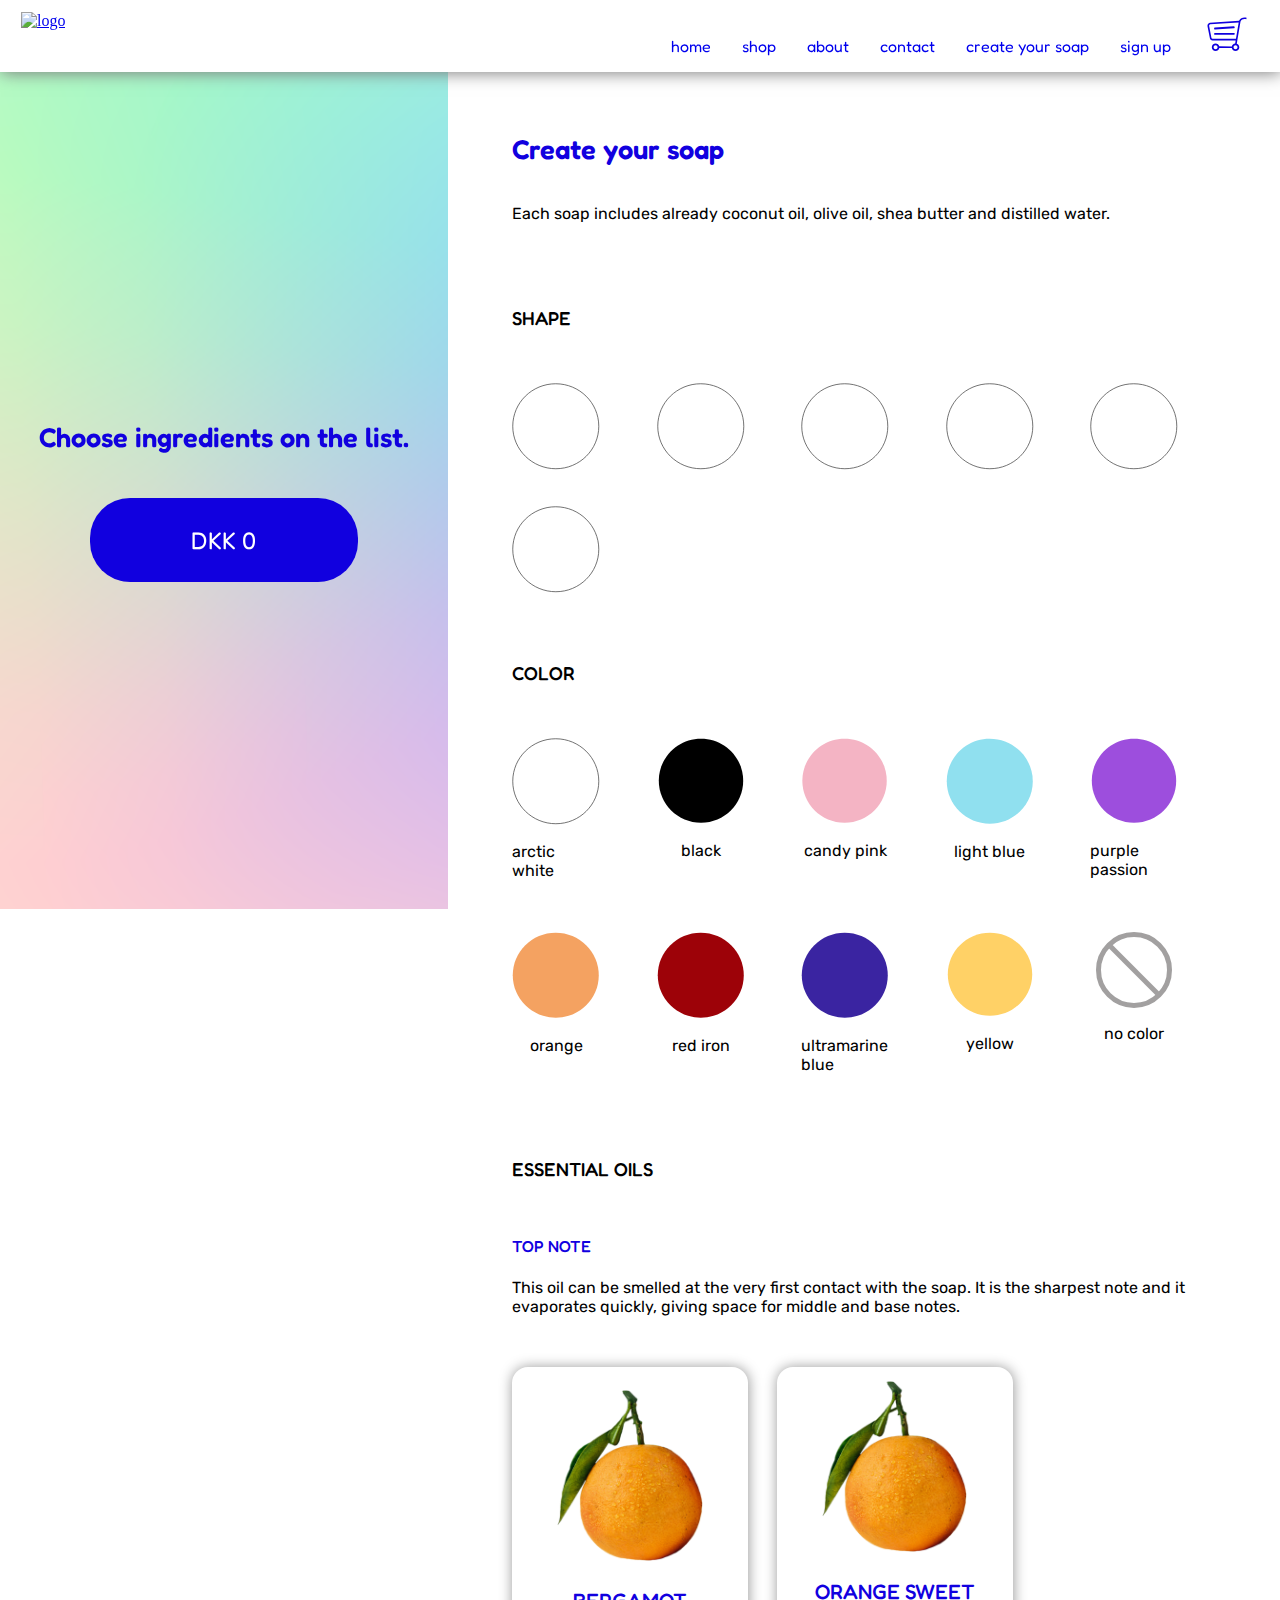
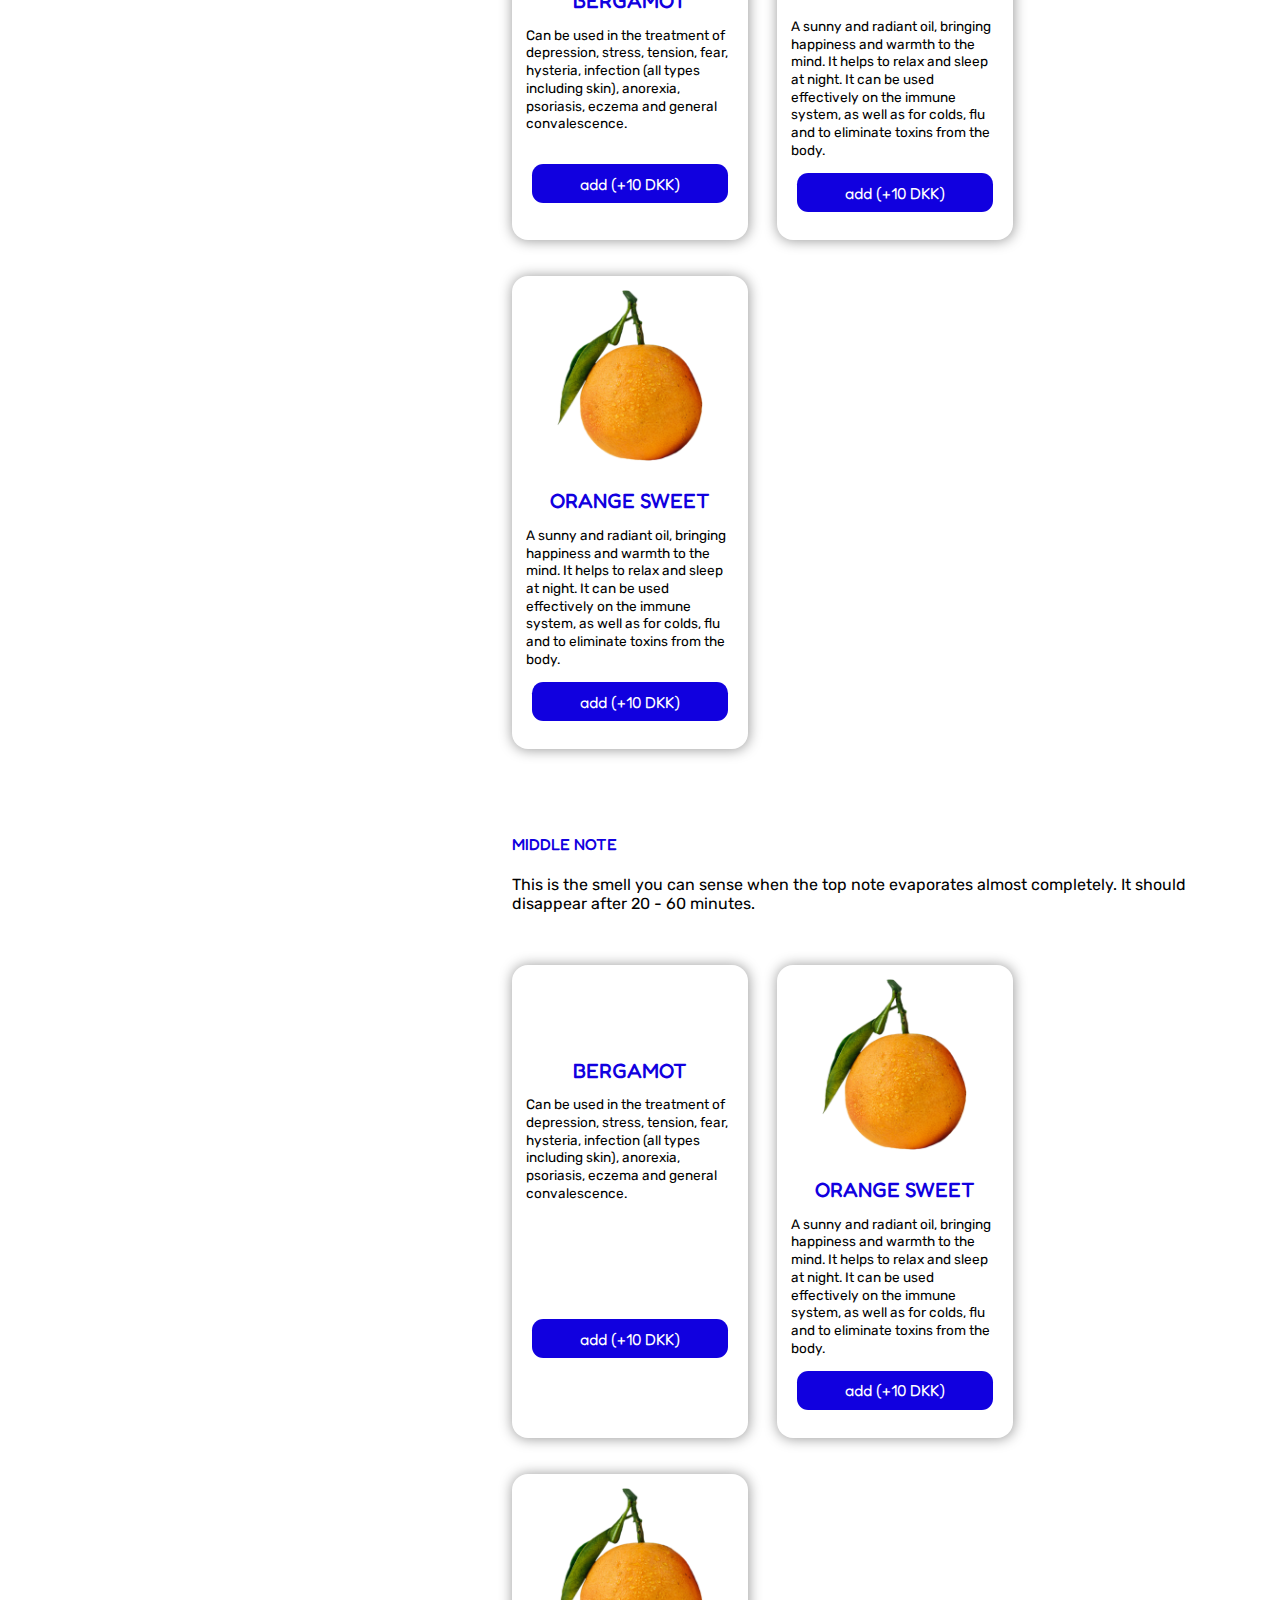
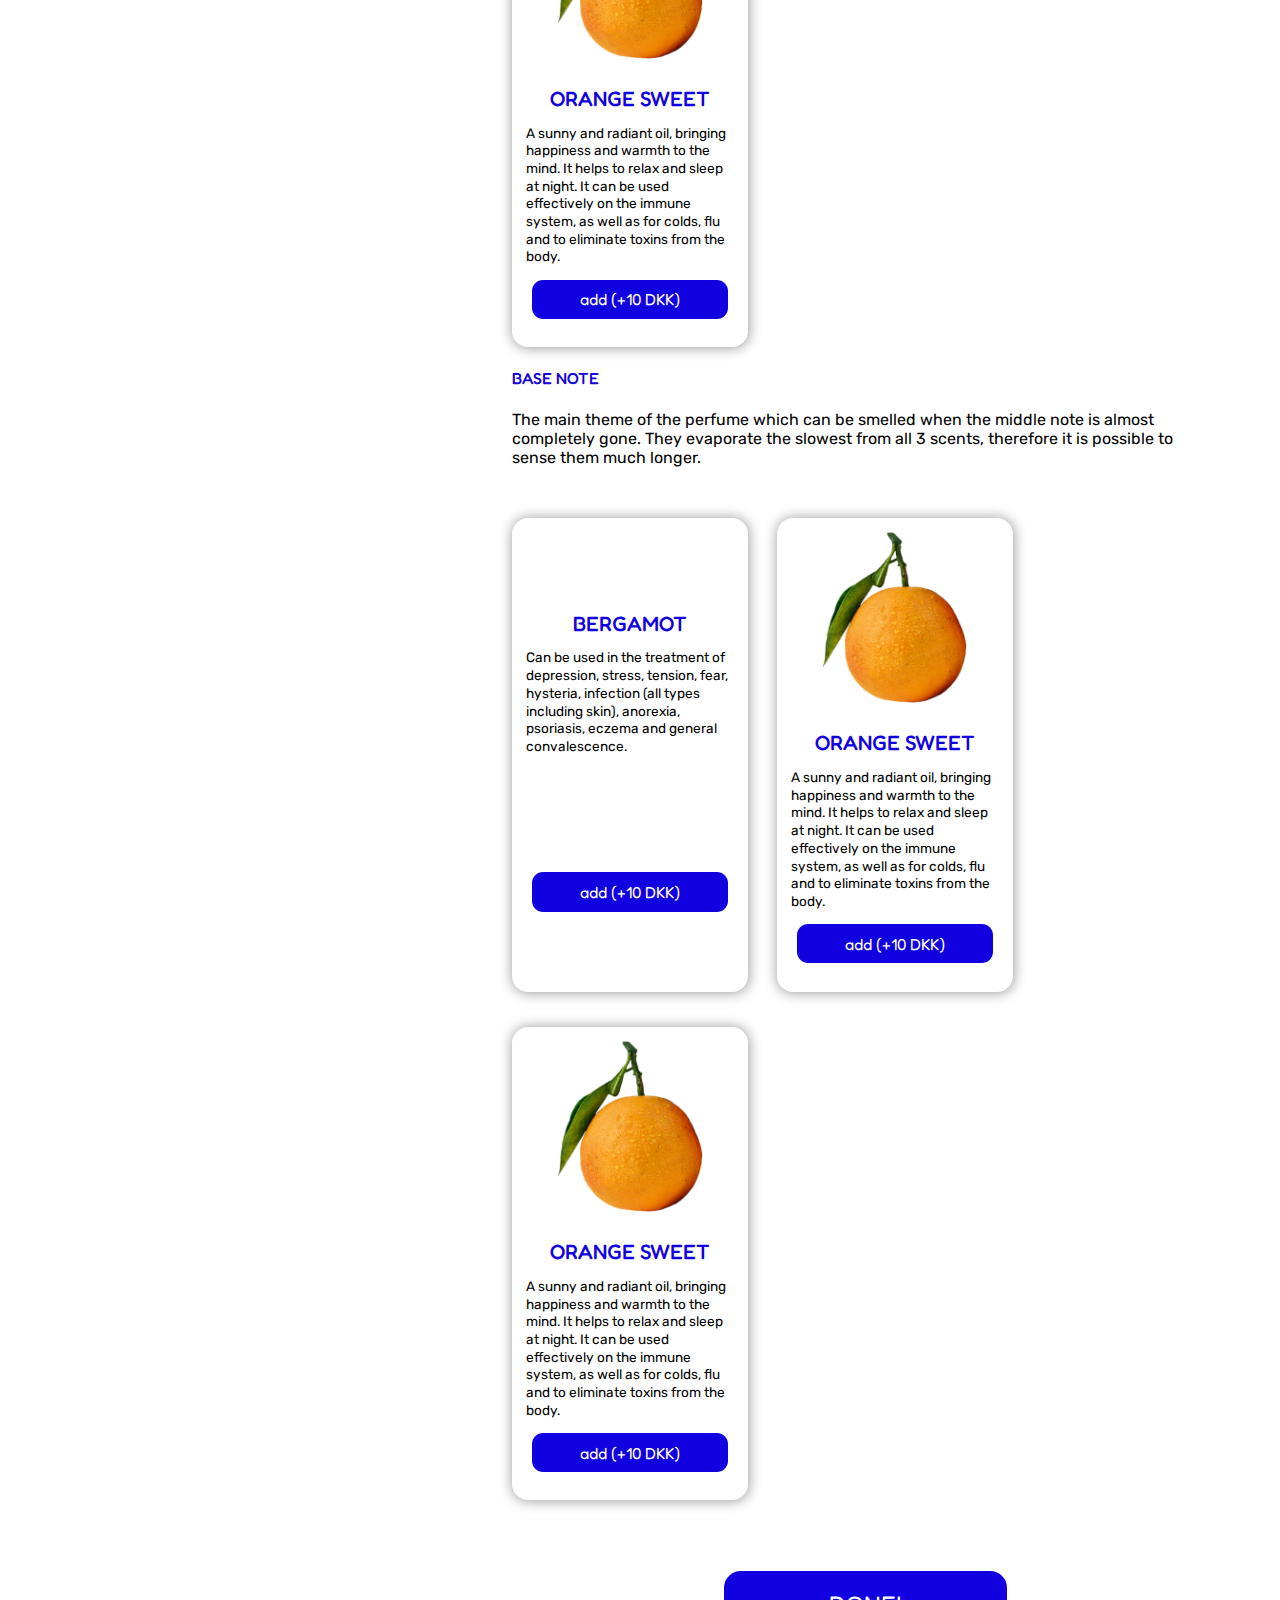
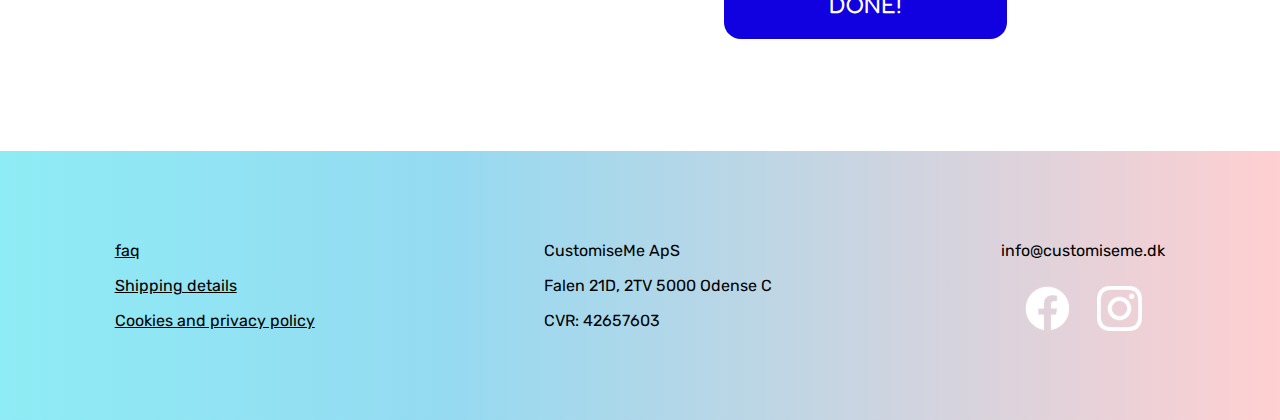
==== commit e206d6df: "correcting broken things horizonetal" ====
--- a/customise.html
+++ b/customise.html
@@ -11,15 +11,16 @@
 
   <body>
     <nav>
-        <img src="css/assets/logo.svg" id="logo" alt="logo">
+        <a href="index.html"><img src="css/assets/logo.svg" id="logo" alt="logo"></a>
+        <img class="hamburgermenu" onclick="myFunction()" src="css/assets/hamburger.svg" alt="hamburgermenu"></li>
         <ul id="navigation_list">
             <li><a href="index.html">home</a></li>
             <li><a href="shop.html">shop</a></li>
-            <li>about</li>
-            <li>contact</li>
+            <li><a href="#">about</a></li>
+            <li><a href="#">contact</a></li>
             <li><a href="customise.html">create your soap</a></li>
-            <li>sign up</li>
-            <li><img src="" alt="cart icon"></li>
+            <li><a href="#">sign up</a></li>
+            <li><img id="cart" src="css/assets/cart.svg" alt="cart_icon"></li>
         </ul>
     </nav>
 
@@ -280,27 +281,25 @@
     </main>
 
     <footer>
-      <div id="links">
-        <p>faq</p>
-        <p>Shipping details</p>
-        <p>Cookies and privacy policy</p>
-      </div>
-      <div id="address">
-        <p>CustomiseMe ApS</p>
-        <p>Falen 21D, 2TV 5000 Odense C</p>
-        <p>CVR: 42657603</p>
-      </div>
-      <div id="contact">
-        <p>info@customiseme.dk</p>
-        <div id="some">
-          <a href="https://www.facebook.com/customisemedk" target="_blank"
-            ><img src="" alt="facebook icon"
-          /></a>
-          <a href="https://www.instagram.com/customisemedk/" target="_blank"
-            ><img src="" alt="facebook icon"
-          /></a>
-        </div>
-      </div>
-    </footer>
+        <div id="links">
+          <p>faq</p>
+          <p>Shipping details</p>
+          <p>Cookies and privacy policy</p>
+        </div>
+        <div id="address">
+          <p>CustomiseMe ApS</p>
+          <p>Falen 21D, 2TV 5000 Odense C</p>
+          <p>CVR: 42657603</p>
+        </div>
+        <div id="contact">
+          <p>info@customiseme.dk</p>
+          <div id="some">
+            <a href="https://www.facebook.com/customisemedk" target="_blank"><img src="css/assets/facebook.svg"
+                alt="facebook icon" /></a>
+            <a href="https://www.instagram.com/customisemedk/" target="_blank"><img src="css/assets/instagram.svg"
+                alt="facebook icon" /></a>
+          </div>
+        </div>
+      </footer>
   </body>
 </html>
--- a/css/style_general.css
+++ b/css/style_general.css
@@ -199,10 +199,13 @@
     rgba(149, 218, 241, 1) 35%,
     rgba(255, 207, 209, 1) 100%
   );
-  display: grid;
+  display: flex;
+  padding-top: 4rem;
+  padding-bottom: 4rem;
+  /* display: grid;
   grid-template-columns: 1fr 1fr 1fr;
   padding: 60px;
-  margin: auto;
+  margin: auto; */
 }
 
 :root {
@@ -394,6 +397,32 @@
   grid-column: 1/4;
   overflow-x: auto;
   margin-left: 5vh;
+}
+
+.valuesTrio {
+  display: flex;
+  max-width: 90%;
+}
+
+.uniquesoapProductPage {
+  display: flex;
+  align-items: center;
+  justify-content: center;
+  text-align: center;
+}
+
+.highqualityProductPage {
+  display: flex;
+  align-items: center;
+  justify-content: center;
+  text-align: center;
+}
+
+.organicproductsProductPage {
+  display: flex;
+  align-items: center;
+  justify-content: center;
+  text-align: center;
 }
 
 /* PRODUCTLIST PAGE */
@@ -815,6 +844,55 @@
     font-family: var(--primary-font);
     font-size: 1.5em;
   }
+  #grid_right h4 {
+    font-weight: 500;
+    columns: var(--headline-color);
+    text-transform: uppercase;
+    color: var(--headline-color);
+  }
+
+  #product_grid {
+    display: grid;
+    grid-template-columns: 35% 60%;
+    grid-gap: 5%;
+  }
+
+  #grid_left {
+    position: -webkit-sticky;
+    position: sticky;
+    top: 7vh;
+    background-image: url(assets/customise_soap_background.svg);
+    background-repeat: no-repeat;
+    background-position: center;
+    background-size: cover;
+    height: 93vh;
+    display: flex;
+    flex-direction: column;
+    justify-content: center;
+  }
+
+  #start_creating {
+    align-self: center;
+  }
+
+  #price_container {
+    margin-top: 5%;
+    height: 10%;
+    width: 60%;
+    background-color: #1100df;
+    border-radius: 2.5em;
+    align-self: center;
+    justify-self: center;
+    display: flex;
+    justify-content: center;
+    align-items: center;
+  }
+
+  #price_container p {
+    color: #fff;
+    font-family: var(--primary-font);
+    font-size: 1.5em;
+  }
 
   /* ingredients */
 
@@ -852,7 +930,6 @@
     margin-top: 8%;
   }
 
-  #base_note,
   #middle_note {
     margin-top: 12%;
   }
@@ -896,7 +973,6 @@
   .oil_info img {
     width: 70%;
   }
-
   .oils_container button {
     padding: 0.6em 3em 0.6em 3em;
     border-radius: 0.7em;
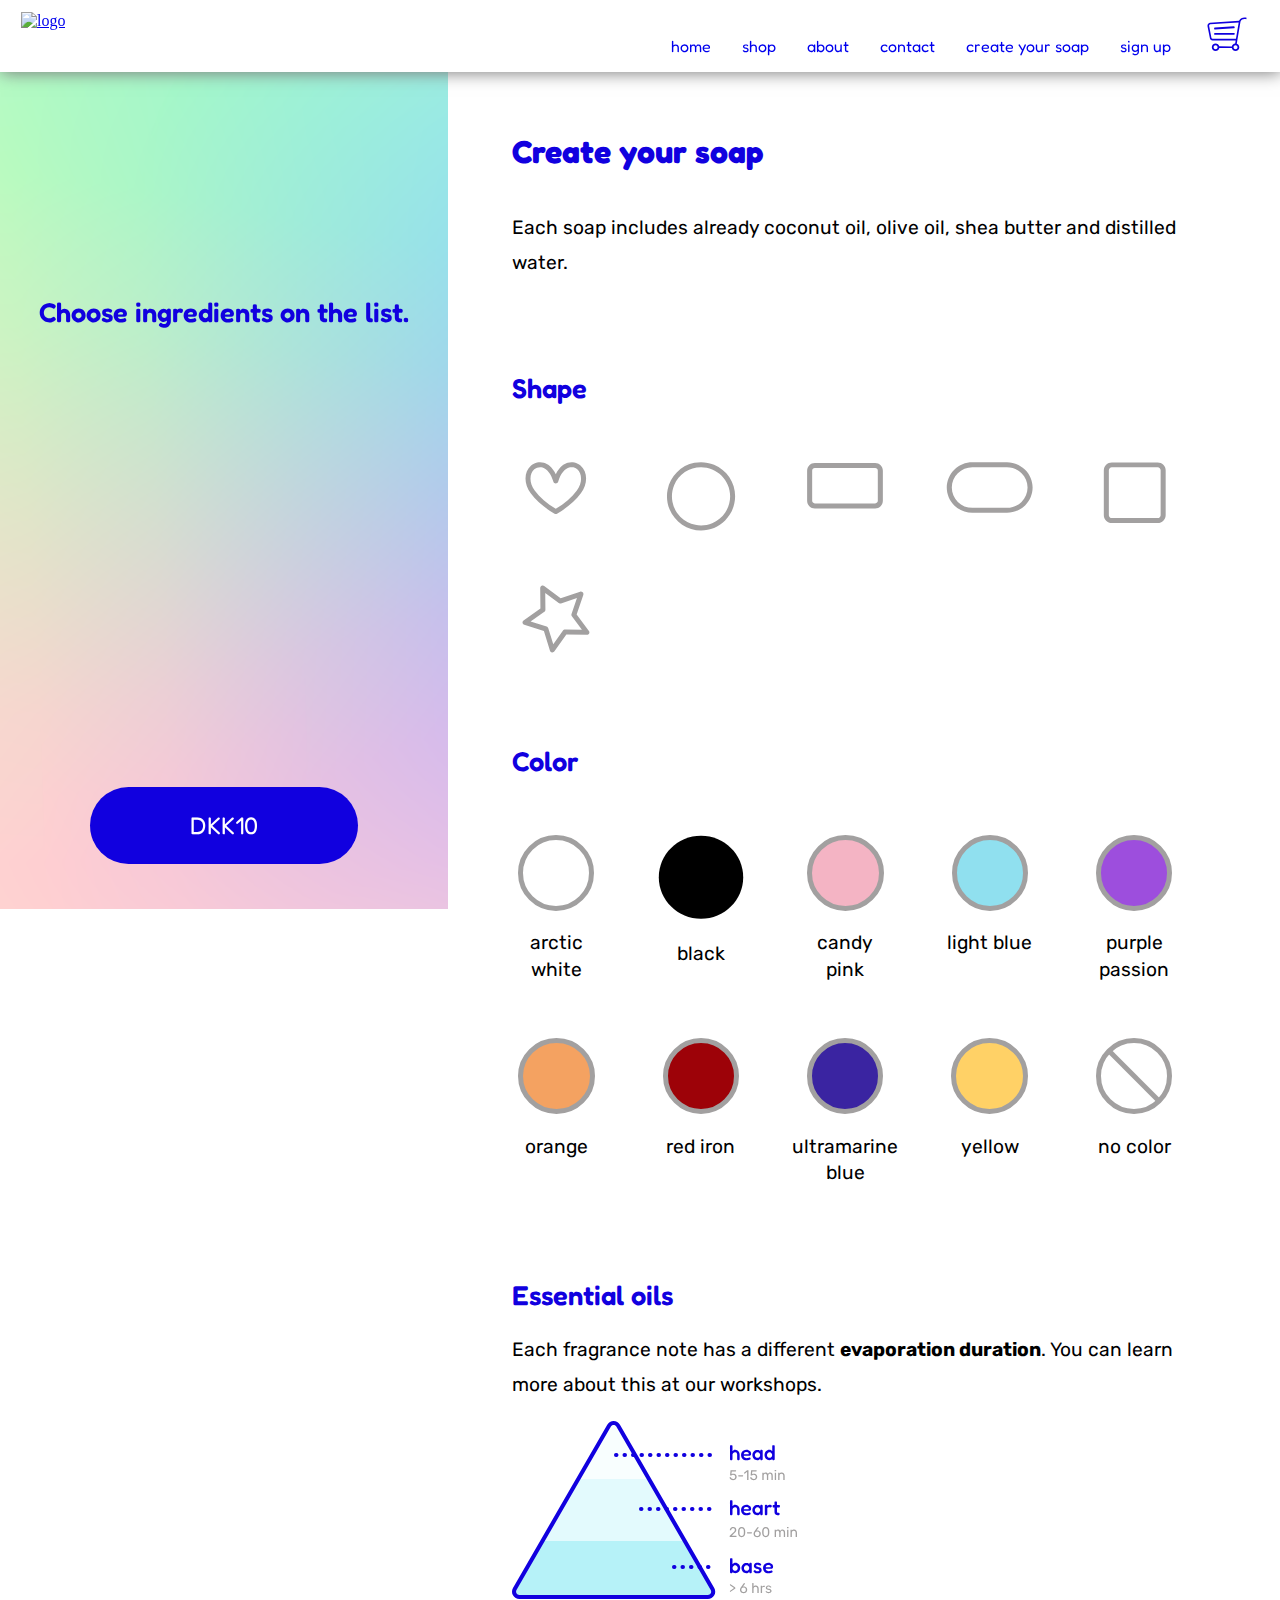
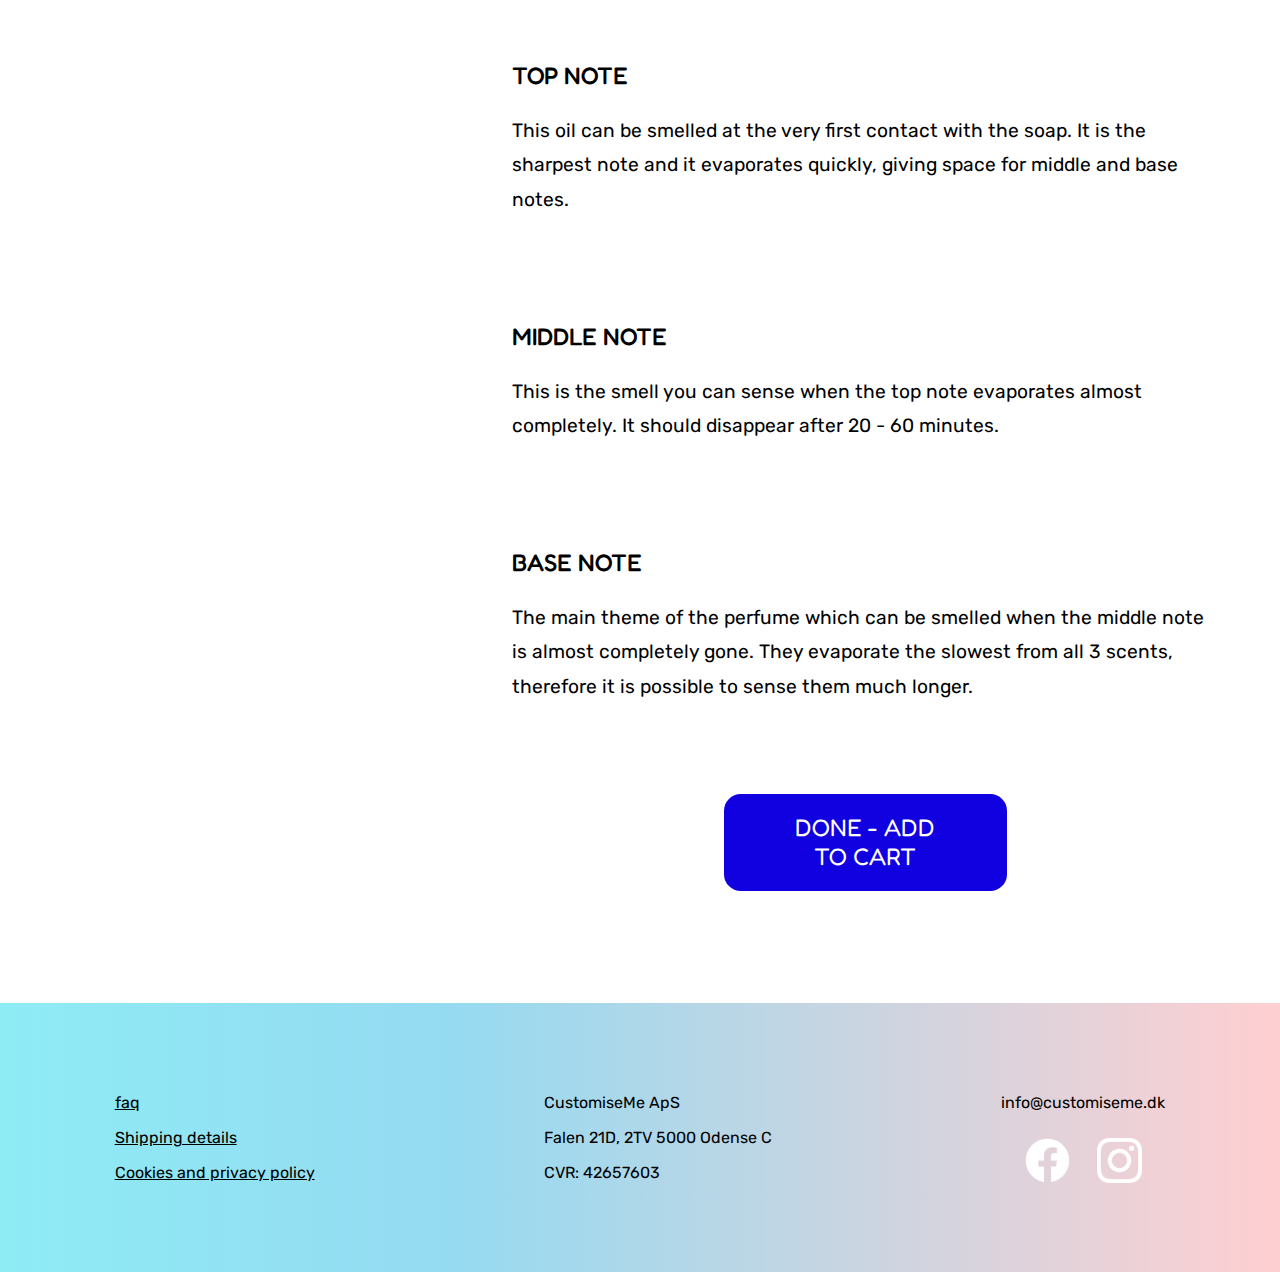
==== commit 78380788: "Merge branch 'js-for-customise-page'" ====
--- a/customise.html
+++ b/customise.html
@@ -33,6 +33,10 @@
             <div id="grid_left">
                 <div id="start_creating">
                     <h2>Choose ingredients on the list.</h2>
+                    <img src="css/assets/vectors/heart.svg" id="heart_icon" class="hidden">
+                    <img src="css/assets/vectors/cedar.svg" id="cedar_icon" class="hidden">
+                    <img src="css/assets/vectors/patchouli.svg" id="patchouli_icon" class="hidden">
+                    <img src="css/assets/vectors/rosemary.svg" id="rosemary_icon" class="hidden">
                 </div>
                 <img src="">
                 <div id="price_container">
@@ -43,106 +47,100 @@
             <!-- container for the list -->
 
             <div id="grid_right">
-                <h2>Create your soap</h2>
+                <h1>Create your soap</h1>
                 <p>Each soap includes already coconut oil, olive oil, shea butter and distilled water.</p>
                 <div id="shapes">
-                    <h3>Shape</h3>
+                    <h2>Shape</h2>
                     <div class="vis_container">
-                        <div class="color_icon"><img src="css/assets/colors/white.svg"></div>
-                        <div class="color_icon"><img src="css/assets/colors/white.svg"></div>
-                        <div class="color_icon"><img src="css/assets/colors/white.svg"></div>
-                        <div class="color_icon"><img src="css/assets/colors/white.svg"></div>
-                        <div class="color_icon"><img src="css/assets/colors/white.svg"></div>
-                        <div class="color_icon"><img src="css/assets/colors/white.svg"></div>
+                        <div class="color_icon">
+                            <img src="css/assets/shapes/heart.svg" class="first">
+                        </div>
+                        <div class="color_icon">
+                            <img src="css/assets/shapes/circle.svg" class="first">
+                        </div>
+                        <div class="color_icon">
+                            <img src="css/assets/shapes/rectangle.svg" class="first">
+                        </div>
+                        <div class="color_icon">
+                            <img src="css/assets/shapes/rounded.svg" class="first">
+                        </div>
+                        <div class="color_icon">
+                            <img src="css/assets/shapes/square.svg" class="first">
+                        </div>
+                        <div class="color_icon">
+                            <img src="css/assets/shapes/star.svg" class="first">
+                        </div>
                     </div>
                 </div>
 
                 <div id="colors">
-                    <h3>Color</h3>
+                    <h2>Color</h2>
                     <div class="vis_container">
                         <div class="color_icon">
-                            <img src="css/assets/colors/white.svg">
+                            <img src="css/assets/colors/white.svg" class="first">
                             <p>arctic white</p>
                         </div>
                         <div class="color_icon">
-                            <img src="css/assets/colors/black.svg">
+                            <img src="css/assets/colors/black.svg" class="first">
                             <p>black</p>
                         </div>
                         <div class="color_icon">
-                            <img src="css/assets/colors/candy_pink.svg">
+                            <img src="css/assets/colors/pink.svg" class="first">
+                            
                             <p>candy pink</p>
                         </div>
                         <div class="color_icon">
-                            <img src="css/assets/colors/light_blue.svg">
+                            <img src="css/assets/colors/light_blue.svg" class="first">
+                            
                             <p>light blue</p>
                         </div>
                         <div class="color_icon">
-                            <img src="css/assets/colors/purple.svg">
+                            <img src="css/assets/colors/purple.svg" class="first">
+                            
                             <p>purple passion</p>
                         </div>
                         <div class="color_icon">
-                            <img src="css/assets/colors/orange.svg">
+                            <img src="css/assets/colors/orange.svg" class="first">
+                            
                             <p>orange</p>
                         </div>
                         <div class="color_icon">
-                            <img src="css/assets/colors/red.svg">
+                            <img src="css/assets/colors/red.svg" class="first">
+                            
                             <p>red iron</p>
                         </div>
                         <div class="color_icon">
-                            <img src="css/assets/colors/ultramarine.svg">
+                            <img src="css/assets/colors/ultramarine.svg" class="first">
+                            
                             <p>ultramarine blue</p>
                         </div>
                         <div class="color_icon">
-                            <img src="css/assets/colors/yellow.svg">
+                            <img src="css/assets/colors/yellow.svg" class="first">
+                            
                             <p>yellow</p>
                         </div>
                         <div class="color_icon">
-                            <img src="css/assets/colors/no_color.svg">
+                            <img src="css/assets/colors/no_color.svg" class="first">
+                            
                             <p>no color</p>
                         </div>
                     </div>
                 </div>
 
                 <div id="oil">
-                    <h3>Essential oils</h3>
+                    <h2>Essential oils</h2>
+
+                    <p>Each fragrance note has a different <strong>evaporation duration</strong>. You can learn more about this at our workshops.</p>
+
+                    <img src="css/assets/pyramid.svg" id="pyramid" alt="pyramid of volatility of essential oils">
 
                     <!-- top note -->
 
                     <div id="top_note">
-                        <h4>Top note</h4>
+                        <h3>Top note</h3>
                         <p>This oil can be smelled at the very first contact with the soap. It is the sharpest note and it evaporates quickly, giving space for middle and base notes.</p>
 
-                    <div class="vis_container_oils">
-                        <div class="oils_container">
-                            <div class="oil_info">
-                                <img src="css/assets/orange.png" alt="Image of the ingredient">
-                                <h4>Bergamot</h4>
-                                <p>Can be used in the treatment of depression, stress, tension, fear, hysteria, infection (all types including skin), anorexia, psoriasis, eczema and general convalescence.</p>
-                            </div>
-                            <div class="button">
-                                <button>add (+10 DKK)</button>
-                            </div>
-                        </div>
-                        <div class="oils_container">
-                            <div class="oil_info">
-                                <img src="css/assets/orange.png" alt="Image of the ingredient">
-                                <h4>Orange sweet</h4>
-                                <p>A sunny and radiant oil, bringing happiness and warmth to the mind. It helps to relax and sleep at night. It can be used effectively on the immune system, as well as for colds, flu and to eliminate toxins from the body.</p>
-                            </div>
-                            <div class="button">
-                                <button>add (+10 DKK)</button>
-                            </div>
-                        </div>
-                        <div class="oils_container">
-                            <div class="oil_info">
-                                <img src="css/assets/orange.png" alt="Image of the ingredient">
-                                <h4>Orange sweet</h4>
-                                <p>A sunny and radiant oil, bringing happiness and warmth to the mind. It helps to relax and sleep at night. It can be used effectively on the immune system, as well as for colds, flu and to eliminate toxins from the body.</p>
-                            </div>
-                            <div class="button">
-                                <button>add (+10 DKK)</button>
-                            </div>
-                        </div>
+                    <div class="container_oils_top">
 
                         <template id="top_note_oil">
                             <div class="oils_container">
@@ -162,41 +160,10 @@
                         <!-- middle note -->
 
                         <div id="middle_note">
-                        <h4>Middle note</h4>
+                        <h3>Middle note</h3>
                         <p>This is the smell you can sense when the top note evaporates almost completely. It should disappear after 20 - 60 minutes.</p>
 
-                        <div class="vis_container_oils">
-
-                        <div class="oils_container">
-                            <div class="oil_info">
-                                <img src="" alt="">
-                                <h4>Bergamot</h4>
-                                <p>Can be used in the treatment of depression, stress, tension, fear, hysteria, infection (all types including skin), anorexia, psoriasis, eczema and general convalescence.</p>
-                            </div>
-                            <div class="button">
-                                <button>add (+10 DKK)</button>
-                            </div>
-                        </div>
-                        <div class="oils_container">
-                            <div class="oil_info">
-                                <img src="css/assets/orange.png" alt="Image of the ingredient">
-                                <h4>Orange sweet</h4>
-                                <p>A sunny and radiant oil, bringing happiness and warmth to the mind. It helps to relax and sleep at night. It can be used effectively on the immune system, as well as for colds, flu and to eliminate toxins from the body.</p>
-                            </div>
-                            <div class="button">
-                                <button>add (+10 DKK)</button>
-                            </div>
-                        </div>
-                        <div class="oils_container">
-                            <div class="oil_info">
-                                <img src="css/assets/orange.png" alt="Image of the ingredient">
-                                <h4>Orange sweet</h4>
-                                <p>A sunny and radiant oil, bringing happiness and warmth to the mind. It helps to relax and sleep at night. It can be used effectively on the immune system, as well as for colds, flu and to eliminate toxins from the body.</p>
-                            </div>
-                            <div class="button">
-                                <button>add (+10 DKK)</button>
-                            </div>
-                        </div>
+                        <div class="container_oils_middle">
 
                         <template id="middle_note_oil">
                             <div class="oils_container">
@@ -216,43 +183,12 @@
                         <!-- base note -->
 
                         <div id="base_note">
-                            <h4>Base note</h4>
+                            <h3>Base note</h3>
                             <p>The main theme of the perfume which can be smelled when the middle note is almost completely gone. They evaporate the slowest from all 3 scents, therefore it is possible to sense them much longer.</p>
 
-                        <div class="vis_container_oils">
+                        <div class="container_oils_base">
     
-                            <div class="oils_container">
-                                <div class="oil_info">
-                                    <img src="" alt="">
-                                    <h4>Bergamot</h4>
-                                    <p>Can be used in the treatment of depression, stress, tension, fear, hysteria, infection (all types including skin), anorexia, psoriasis, eczema and general convalescence.</p>
-                                </div>
-                                <div class="button">
-                                    <button>add (+10 DKK)</button>
-                                </div>
-                            </div>
-                            <div class="oils_container">
-                                <div class="oil_info">
-                                    <img src="css/assets/orange.png" alt="Image of the ingredient">
-                                    <h4>Orange sweet</h4>
-                                    <p>A sunny and radiant oil, bringing happiness and warmth to the mind. It helps to relax and sleep at night. It can be used effectively on the immune system, as well as for colds, flu and to eliminate toxins from the body.</p>
-                                </div>
-                                <div class="button">
-                                    <button>add (+10 DKK)</button>
-                                </div>
-                            </div>
-                            <div class="oils_container" class="added">
-                                <div class="oil_info">
-                                    <img src="css/assets/orange.png" alt="Image of the ingredient">
-                                    <h4>Orange sweet</h4>
-                                    <p>A sunny and radiant oil, bringing happiness and warmth to the mind. It helps to relax and sleep at night. It can be used effectively on the immune system, as well as for colds, flu and to eliminate toxins from the body.</p>
-                                </div>
-                                <div class="button">
-                                    <button>add (+10 DKK)</button>
-                                </div>
-                            </div>
-    
-                            <template id="middle_note_oil">
+                            <template id="base_note_oil">
                                 <div class="oils_container">
                                     <div class="oil_info">
                                         <img src="" alt="">
@@ -274,7 +210,7 @@
             
         </div>
 
-        <button id="finished">done!</button>
+        <button id="finished">done - add to cart</button>
 
         </div>
 
@@ -301,5 +237,9 @@
           </div>
         </div>
       </footer>
+      </div>
+    </footer>
+
+    <script src="javascript/customise.js"></script>
   </body>
 </html>
--- a/css/style_general.css
+++ b/css/style_general.css
@@ -594,15 +594,279 @@
   align-items: center;
   justify-content: center;
   margin-bottom: 4rem;
-
   font-size: 1em;
   background-image: linear-gradient(
-    to right,
-    #aaeed5 0%,
-    #95daf1 50%,
-    #ffcfd1 100%
+  to right,
+  #aaeed5 0%,
+  #95daf1 50%,
+  #ffcfd1 100%
   );
-}
+  
+  }
+
+
+/* customise page */
+
+#grid_right p {
+  font-size: 1.2em;
+  line-height: 180%;
+}
+
+#grid_right h1 {
+  font-size: 2em;
+  font-weight: 700;
+}
+
+#grid_right h2 {
+  font-size: 1.7em;
+  font-weight: 600;
+}
+
+#grid_right h3 {
+  font-size: 1.5em;
+  font-weight: 500;
+  text-transform: uppercase;
+}
+
+#grid_right h4 {
+font-weight: 500;
+columns: var(--headline-color);
+text-transform: uppercase;
+color: var(--headline-color);
+}
+
+#product_grid {
+    display: grid;
+    grid-template-columns: 35% 60%;
+    grid-gap: 5%;
+}
+
+#grid_left {
+  
+    position: -webkit-sticky;
+    position: sticky;
+    top: 7vh;
+    background-image: url(assets/customise_soap_background.svg);
+    background-repeat: no-repeat;
+    background-position: center;
+    background-size: cover;
+    width: 100%;
+    height: 93vh;
+    display: flex;
+    flex-direction: column;
+    justify-content: center;
+}
+
+#start_creating {
+    width: 100%;
+    height: 100%;
+    position: relative;
+    align-self: center;
+}
+
+#start_creating h2 {
+  position: static;
+  margin-top: 50%;
+  text-align: center;
+}
+
+#start_creating img#cedar_icon {
+  position: absolute;
+  width: 18%;
+  aspect-ratio: 12 / 13;
+  top: 8%;
+  left: 65%;
+  animation: swing 2s ease-in-out infinite;
+}
+
+#start_creating img#patchouli_icon {
+  position: absolute;
+  width: 14%;
+  aspect-ratio: 9 / 11;
+  top: 75%;
+  left: 22%;
+  animation: swing 2s ease-in-out infinite;
+}
+
+#start_creating img#rosemary_icon {
+  position: absolute;
+  width: 13%;
+  aspect-ratio: 108 / 211;
+  top: 13%;
+  left: 10%;
+  animation: swing2 2s ease-in-out infinite;
+}
+
+#heart_icon {
+  position: absolute;
+  top: 32%;
+  left: 25.5%;
+  width: 50%;
+  aspect-ratio: 48 / 41;
+}
+
+#price_container {
+  margin-bottom: 10%;
+    height: 10%;
+    width: 60%;
+    background-color: #1100DF;
+    border-radius: 2.5em;
+    align-self: center;
+    justify-self: center;
+    display: flex;
+    justify-content: center;
+    align-items: center;
+}
+
+#price_container p {
+    color: #fff;
+    font-family: var(--primary-font);
+    font-size: 1.5em;
+}
+
+/* ingredients */
+
+#grid_right {
+    display: flex;
+    flex-direction: column;
+    padding: 5% 8% 10% 0;
+}
+
+#shapes, #colors, #oil {
+    margin-top: 7%;
+}
+
+.vis_container {
+    display: flex;
+    flex-direction: row;
+    flex-wrap: wrap;
+    gap: 8%;
+}
+
+.color_icon {
+    margin-top: 5%;
+    width: 5em;
+    height: auto;
+    display: flex;
+    flex-direction: column;
+    align-items: center;
+}
+
+#colors .color_icon p {
+  text-align: center;
+  line-height: 140%;
+}
+
+/* essential oils */
+
+#pyramid {
+  margin: auto;
+}
+
+#top_note {
+  margin-top: 8%;
+}
+
+#base_note, #middle_note {
+  margin-top: 12%;
+}
+
+.container_oils_top, .container_oils_middle, .container_oils_base {
+  display: flex;
+  flex-direction: row;
+  flex-wrap: wrap;
+  gap: 4%;
+}
+
+.oils_container {
+  margin-top: 5%;
+  padding: 2% 2% 4% 2%;
+  box-shadow: 0.05em 0.05em 0.8em #9c9c9c;
+  border-radius: 1em;
+  width: 13em;
+  display: flex;
+  flex-direction: column;
+  align-items: center;
+  justify-content: space-around;
+}
+
+.oil_info {
+  display: flex;
+  flex-direction: column;
+  align-items: center;
+}
+
+#grid_right .oil_info p {
+  font-size: 1em;
+  line-height: 160%;
+}
+
+.oil_info h4 {
+  margin-top: 1.3em;
+  margin-bottom: 0;
+  font-size: 1.3em;
+}
+
+.oil_info img {
+    width: 90%;
+}
+
+.oils_container button {
+  padding: 0.6em 3em 0.6em 3em;
+  border-radius: 0.7em;
+  background-color: var(--headline-color);
+  border: none;
+  font-family: var(--primary-font);
+  font-size: 1em;
+  color: #fff;
+}
+
+#finished {
+  width: 40%;
+  margin: 10% 0 5% 0;
+  padding: 0.8em 2.5em 0.8em 2.5em;
+  border-radius: 0.7em;
+  background-color: var(--headline-color);
+  border: none;
+  font-family: var(--primary-font);
+  text-transform: uppercase;
+  font-size: 1.5em;
+  color: #fff;
+  align-self: center;
+}
+
+.hidden {
+  display: none;
+}
+
+.color {
+  color: var(--headline-color);
+  font-weight: 400;
+}
+
+.color_icon:focus {
+  filter: invert(24%) sepia(82%) saturate(7413%) hue-rotate(248deg) brightness(75%) contrast(150%);
+}
+
+.color_icon:hover {
+  filter: invert(24%) sepia(82%) saturate(7413%) hue-rotate(248deg) brightness(75%) contrast(150%);
+  font-weight: 500;
+}
+
+/* keyframes */
+
+@keyframes swing {
+  50% {transform: rotateZ(0.3rad);}
+  100% {transform: rotateZ(0);}
+}
+
+@keyframes swing2 {
+  50% {transform: rotateZ(-0.3rad);}
+  100% {transform: rotateZ(0);}
+}
+
+/* MEDIA QUERIES */
+
 
 /* #quiz h2 {
   padding: 1rem;
@@ -643,7 +907,7 @@
   .productpage {
     display: grid;
     grid-template-columns: 1fr 1fr;
-  }
+  } */
 
   #ready_made {
     display: grid;
